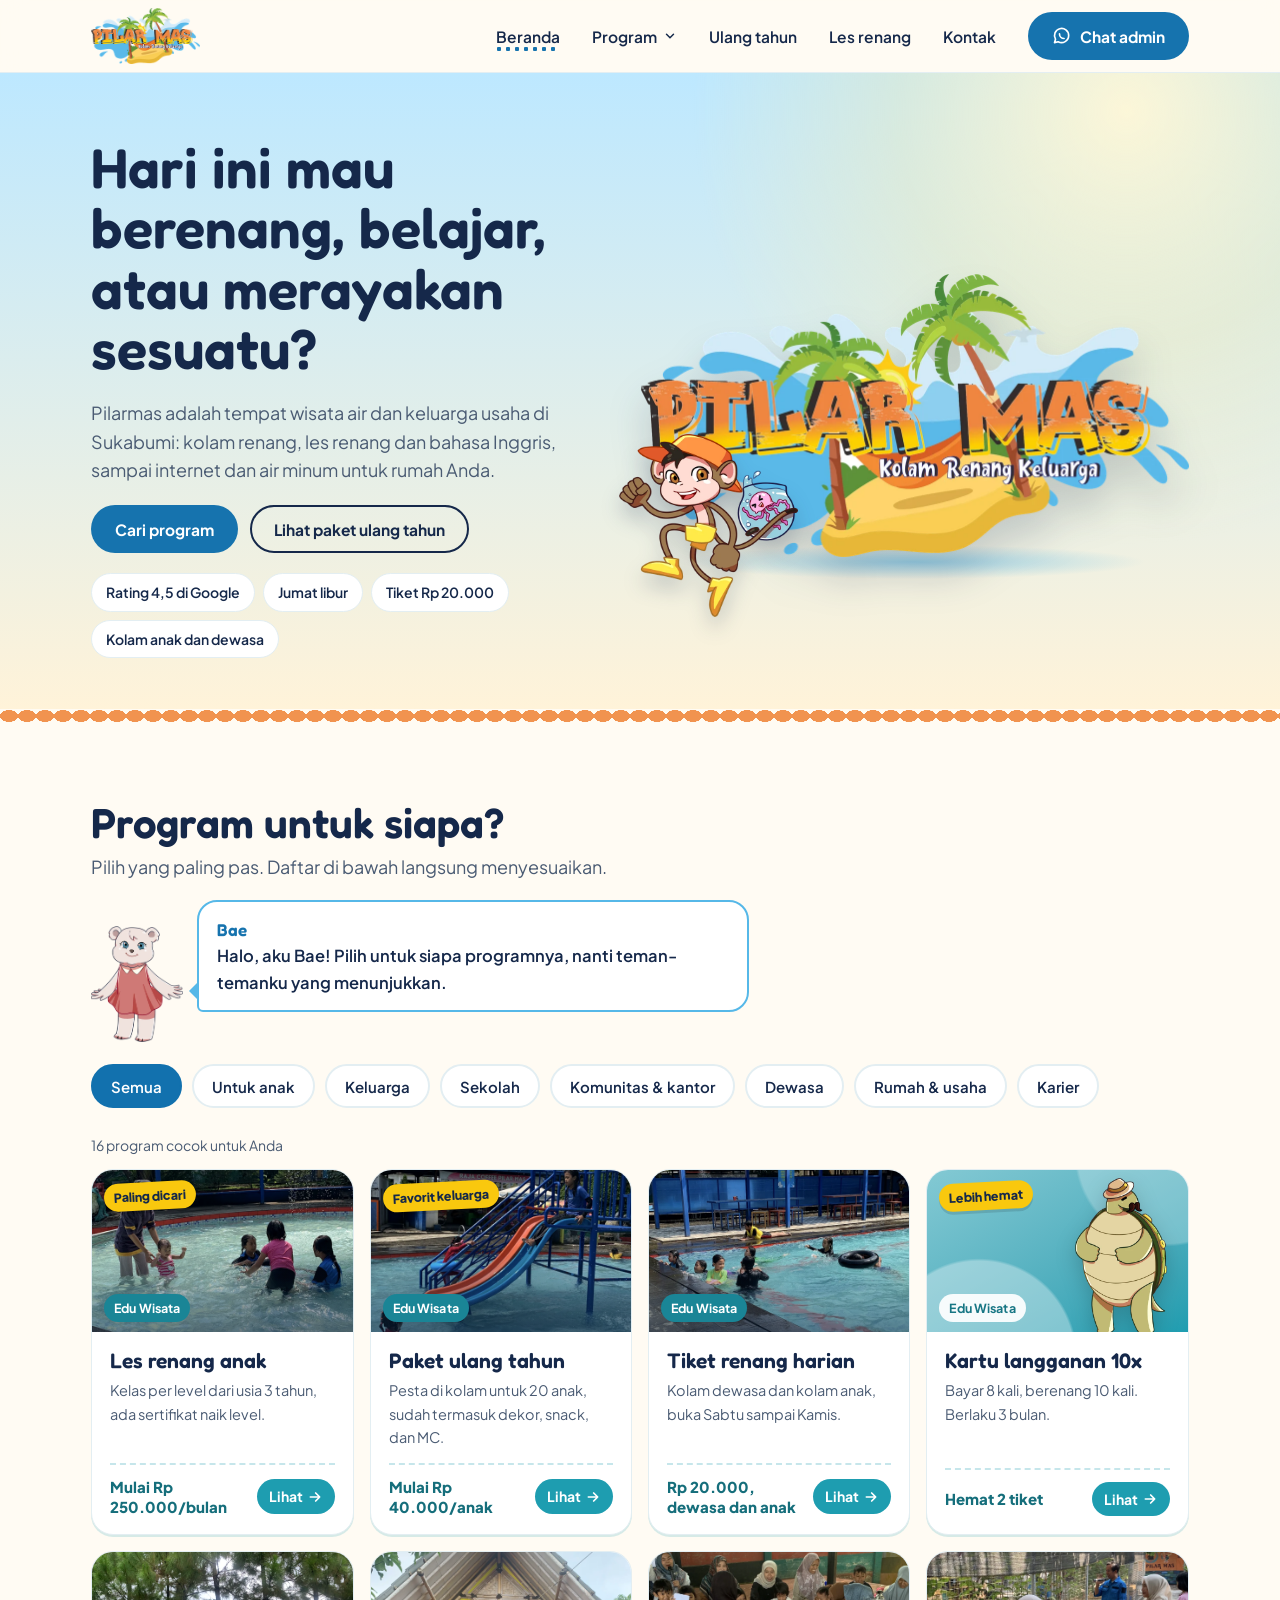
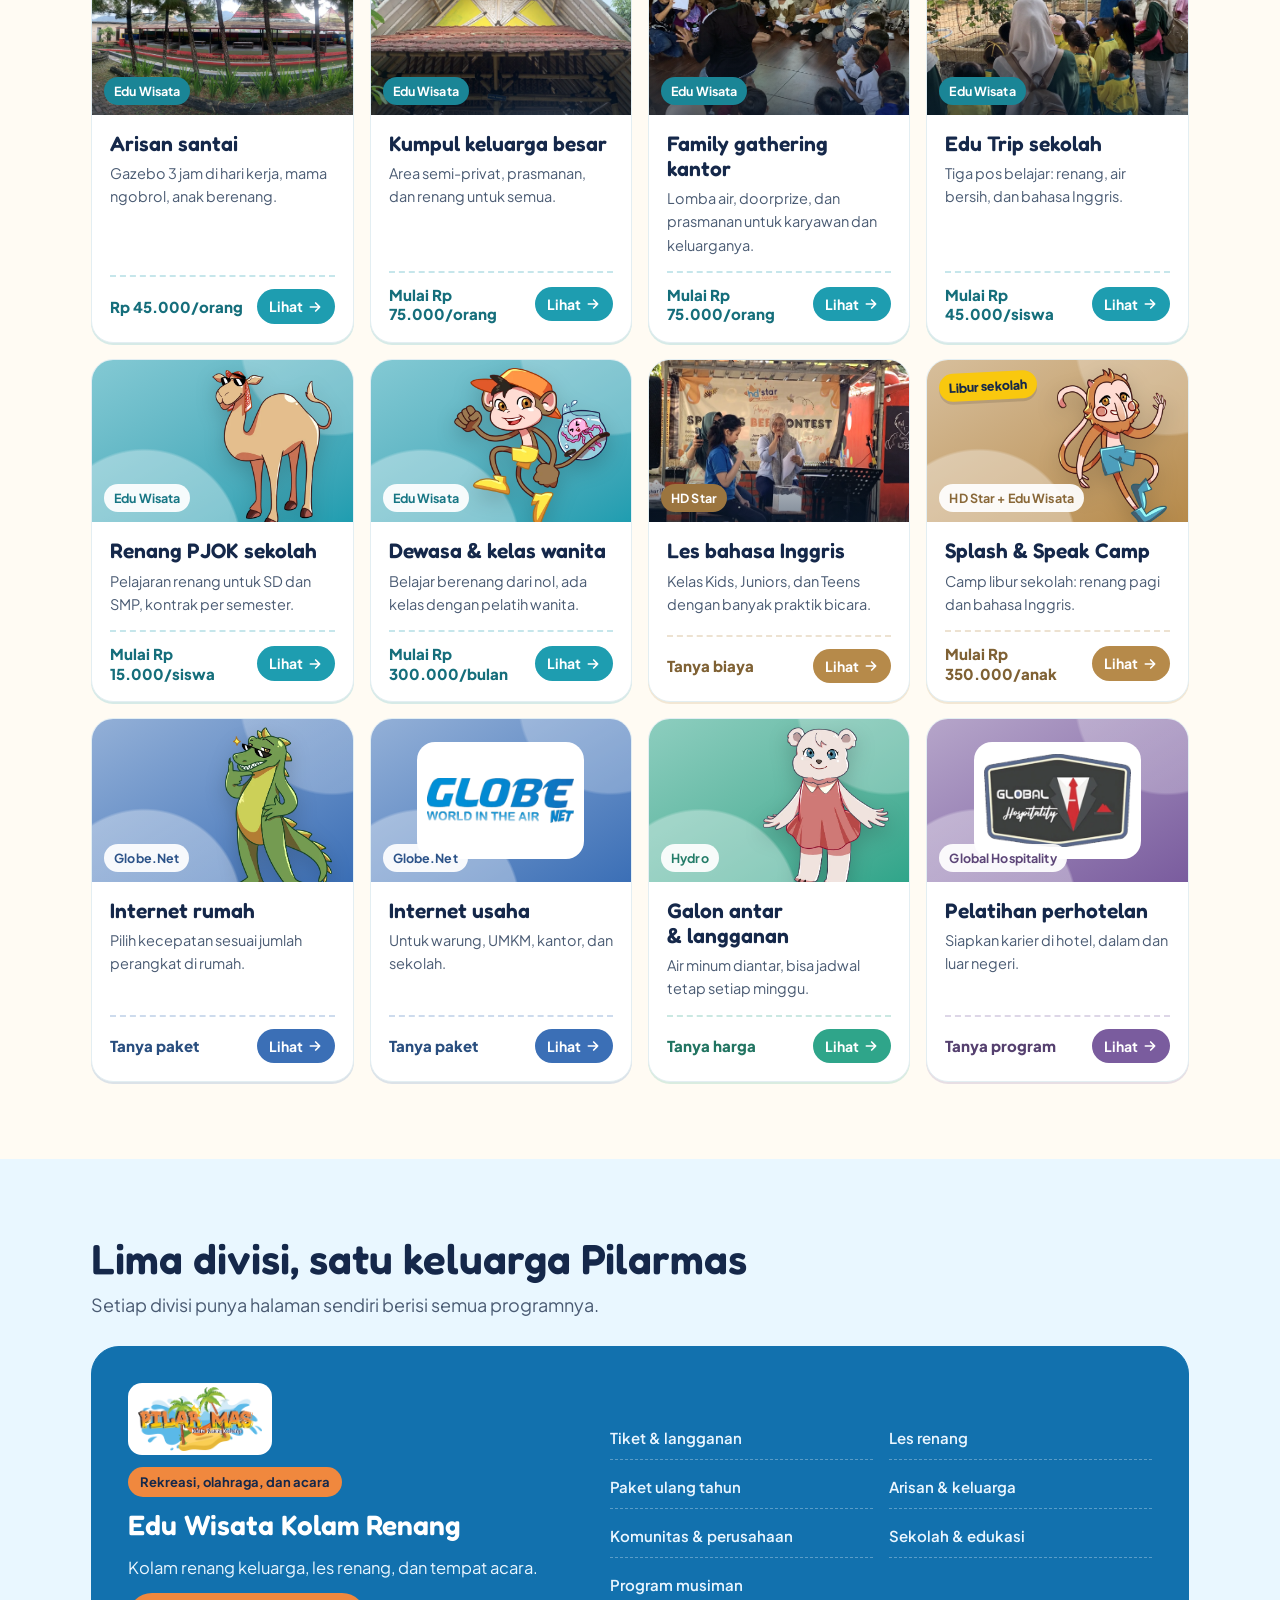
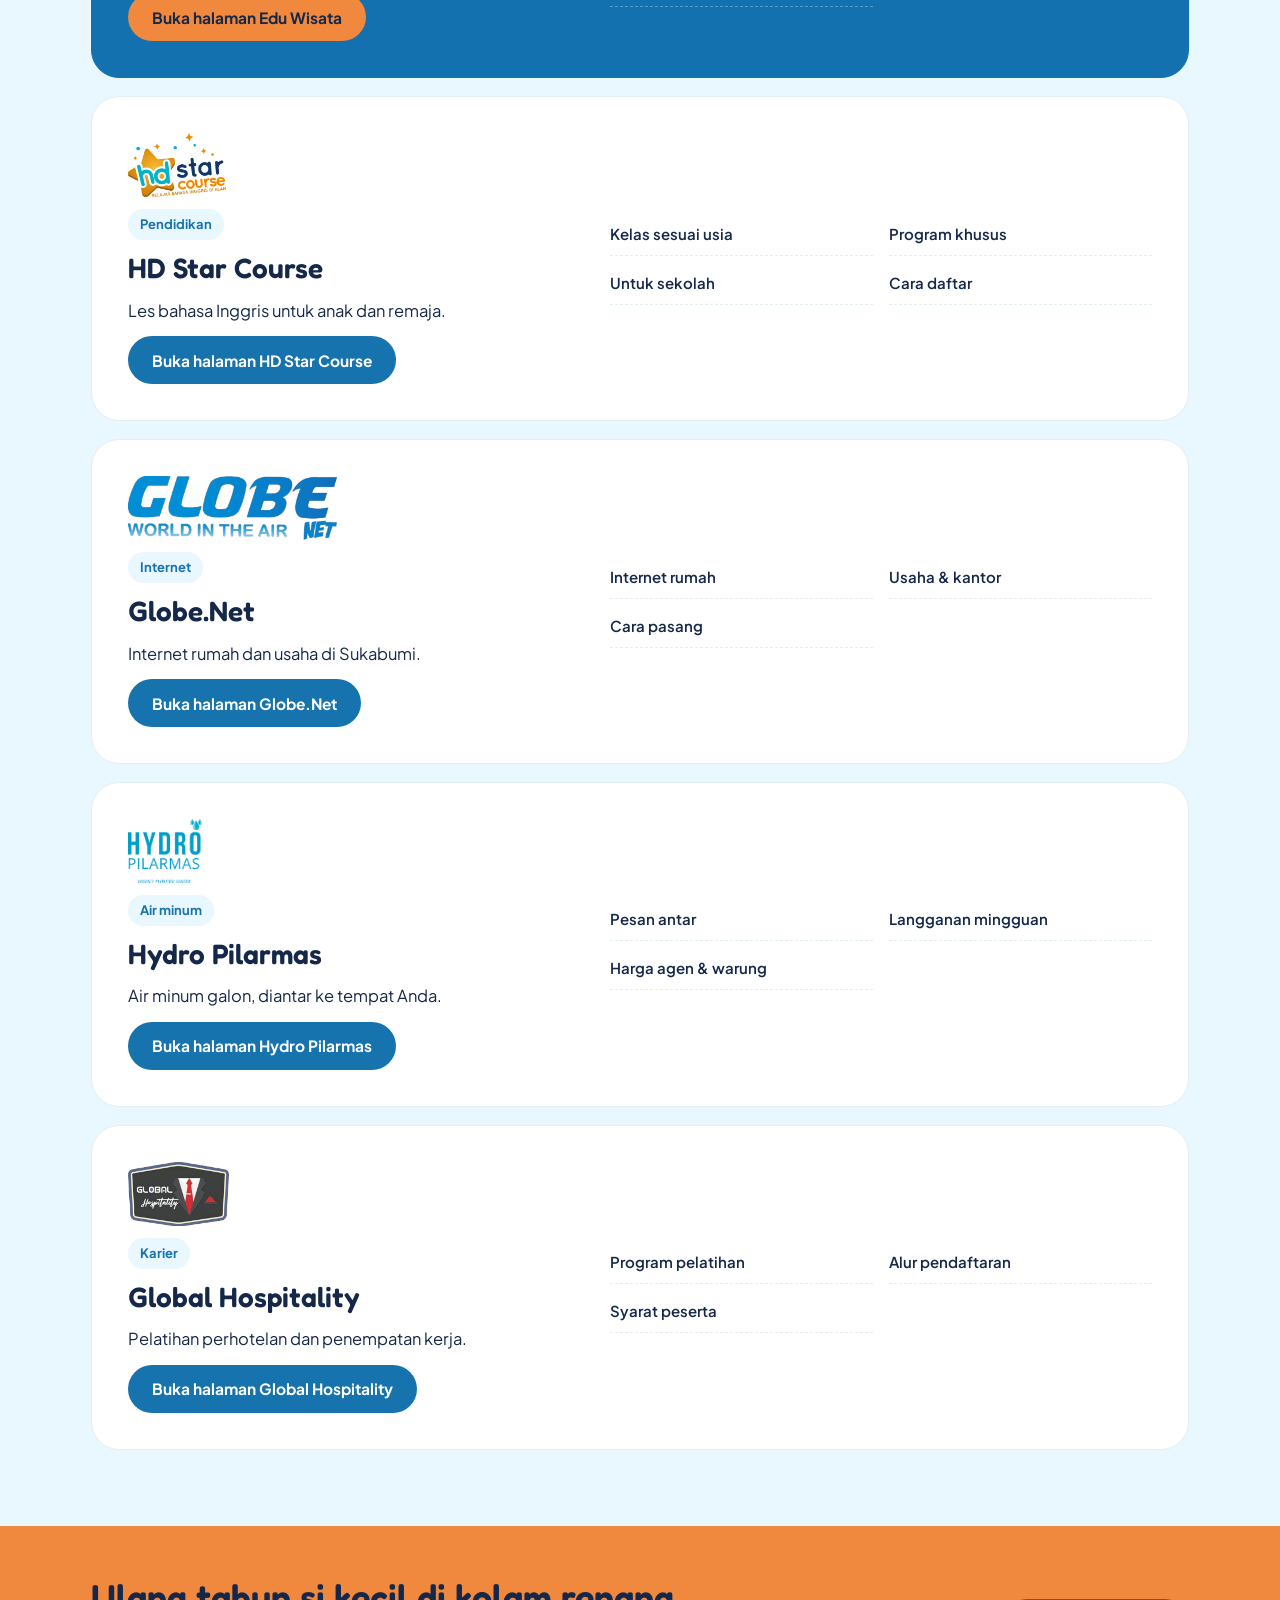
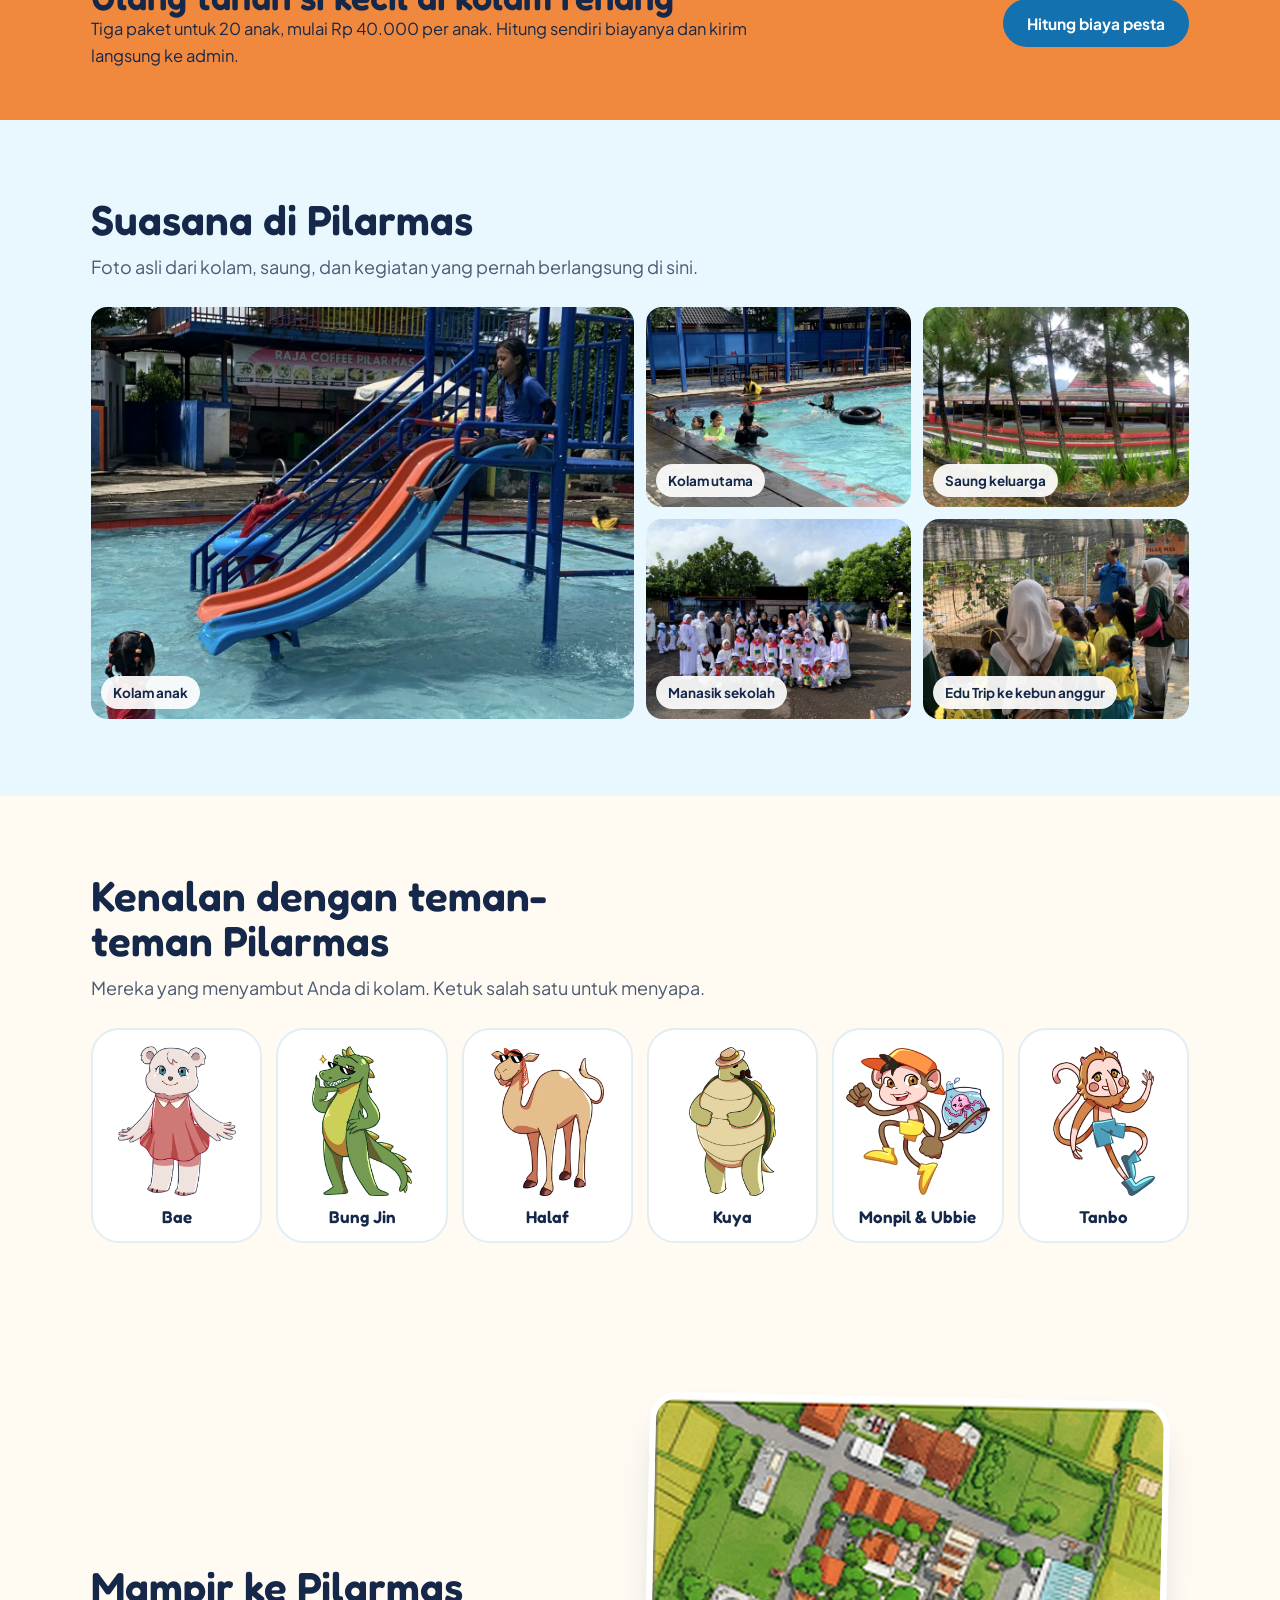
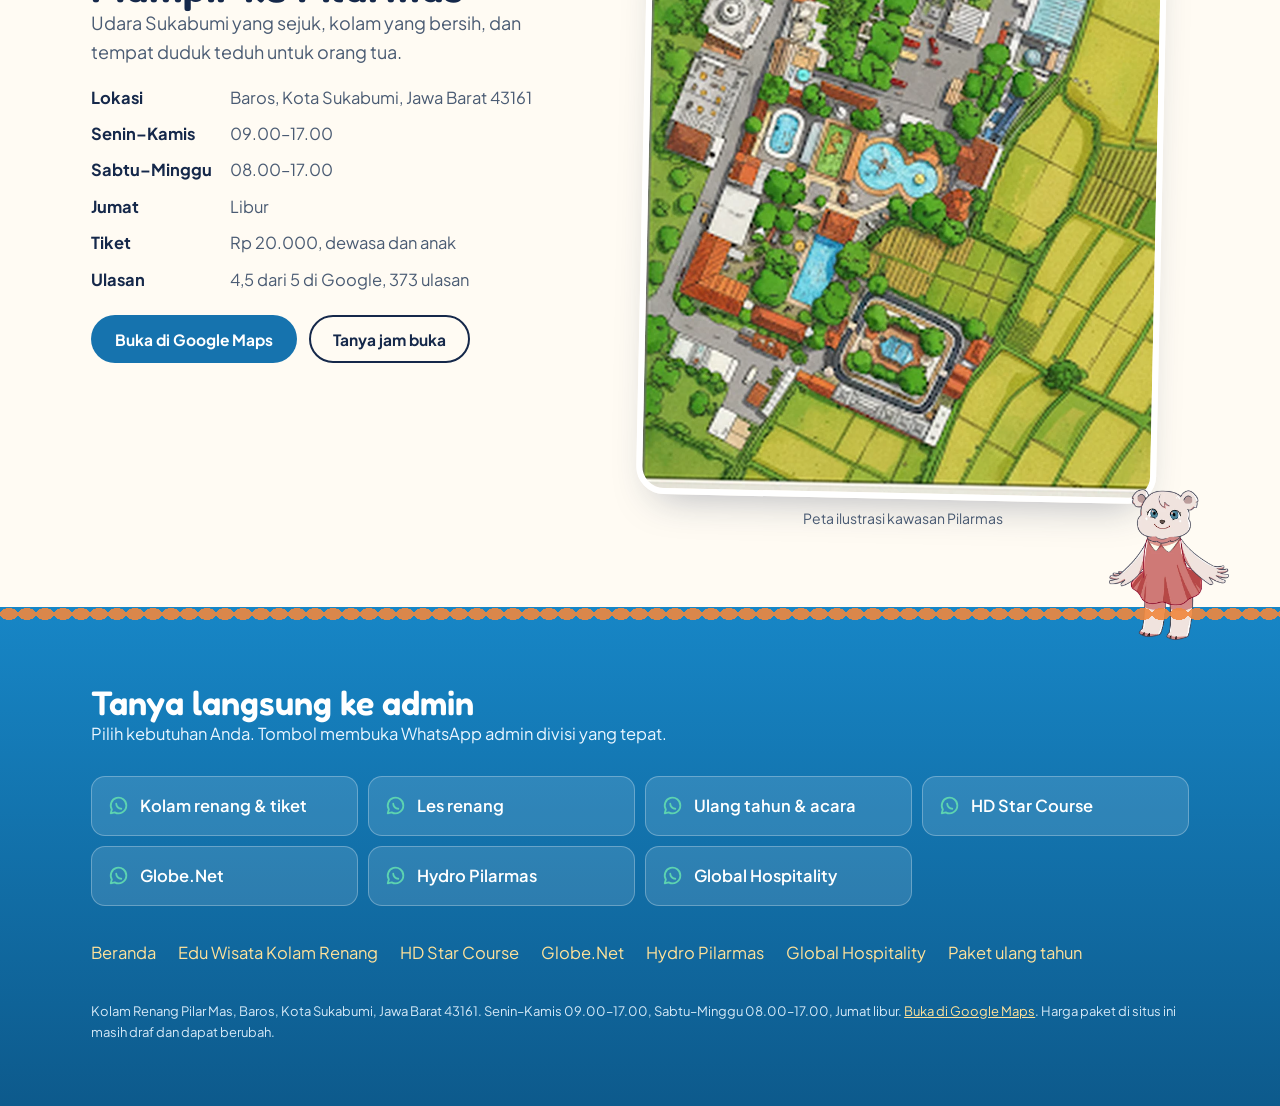
==== index.html @ 6e2933bc "Versi otomatis pada style.css dan app.js agar browser selalu memuat tampilan terbaru Co-Authored-By:" ====
<!DOCTYPE html>
<html lang="id">
<head>
<meta charset="utf-8">
<meta name="viewport" content="width=device-width, initial-scale=1">
<title>Pilarmas Sukabumi</title>
<meta name="description" content="Kolam renang, les renang, paket ulang tahun, les bahasa Inggris, internet, dan air minum dari Pilarmas Sukabumi.">
<link rel="preconnect" href="https://fonts.googleapis.com"><link rel="preconnect" href="https://fonts.gstatic.com" crossorigin><link href="https://fonts.googleapis.com/css2?family=Fredoka:wght@500;600&family=Plus+Jakarta+Sans:wght@400;500;600;700;800&display=swap" rel="stylesheet">
<link rel="icon" href="assets/favicon.ico" sizes="any"><link rel="icon" type="image/png" sizes="32x32" href="assets/favicon-32.png"><link rel="apple-touch-icon" href="assets/apple-touch-icon.png"><meta name="theme-color" content="#1673AE"><link rel="stylesheet" href="assets/style.css?v=4cb9b3e5">
</head>
<body>
<a class="skip" href="#isi">Langsung ke isi</a><header class="top">
  <div class="wrap">
    <a class="logo" href="index.html" aria-label="Pilarmas Kolam Renang Keluarga, ke beranda"><img src="assets/logo-pilarmas-sm.png" alt="" width="130" height="67"></a>
    <nav class="nav" aria-label="Menu utama">
      <a href="index.html" aria-current="page">Beranda</a>
      <button id="progBtn" aria-expanded="false" aria-controls="mega">Program <svg class="chev" viewBox="0 0 24 24" fill="none" stroke="currentColor" stroke-width="2.5" stroke-linecap="round" aria-hidden="true"><path d="m6 9 6 6 6-6"/></svg></button>
      <a href="ulang-tahun.html">Ulang tahun</a>
      <a href="edu-wisata.html#les">Les renang</a>
      <a href="#kontak">Kontak</a>
    </nav>
    <a class="btn wa" data-wa="kolam" data-msg="Halo admin Pilarmas, saya mau tanya." href="#kontak"><svg viewBox="0 0 24 24" fill="none" stroke="currentColor" stroke-width="2" stroke-linecap="round" stroke-linejoin="round" aria-hidden="true"><path d="M20 11.5a8.5 8.5 0 0 1-12.6 7.4L3 20l1.2-4.2A8.5 8.5 0 1 1 20 11.5z"/><path d="M9 9.5c0 3 2.5 5.5 5.5 5.5"/></svg>Chat admin</a>
    <button class="burger" id="burger" aria-expanded="false" aria-controls="drawer" aria-label="Buka menu"><svg viewBox="0 0 24 24" fill="none" stroke="currentColor" stroke-width="2.2" stroke-linecap="round" aria-hidden="true"><path d="M4 7h16M4 12h16M4 17h10"/></svg></button>
  </div>
  <div class="mega" id="mega"><div class="wrap"><div class="col" style="--i:0"><h3><a href="edu-wisata.html"><span class="dot" style="background:#1E9DB0"></span>Edu Wisata Kolam Renang</a></h3><p>Kolam renang keluarga, les renang, dan tempat acara.</p><ul><li><a href="edu-wisata.html#tiket">Tiket &amp; langganan</a></li><li><a href="edu-wisata.html#les">Les renang</a></li><li><a href="ulang-tahun.html">Paket ulang tahun</a></li><li><a href="edu-wisata.html#arisan">Arisan &amp; keluarga</a></li><li><a href="edu-wisata.html#komunitas">Komunitas &amp; perusahaan</a></li><li><a href="edu-wisata.html#sekolah">Sekolah &amp; edukasi</a></li><li><a href="edu-wisata.html#musiman">Program musiman</a></li></ul></div><div class="col" style="--i:1"><h3><a href="hd-star.html"><span class="dot" style="background:#B68A4A"></span>HD Star Course</a></h3><p>Les bahasa Inggris untuk anak dan remaja.</p><ul><li><a href="hd-star.html#kelas">Kelas sesuai usia</a></li><li><a href="hd-star.html#khusus">Program khusus</a></li><li><a href="hd-star.html#sekolah">Untuk sekolah</a></li><li><a href="hd-star.html#daftar">Cara daftar</a></li></ul></div><div class="col" style="--i:2"><h3><a href="globe-net.html"><span class="dot" style="background:#3B6FB6"></span>Globe.Net</a></h3><p>Internet rumah dan usaha di Sukabumi.</p><ul><li><a href="globe-net.html#rumah">Internet rumah</a></li><li><a href="globe-net.html#usaha">Usaha &amp; kantor</a></li><li><a href="globe-net.html#pasang">Cara pasang</a></li></ul></div><div class="col" style="--i:3"><h3><a href="hydro.html"><span class="dot" style="background:#2FA58A"></span>Hydro Pilarmas</a></h3><p>Air minum galon, diantar ke tempat Anda.</p><ul><li><a href="hydro.html#layanan">Pesan antar</a></li><li><a href="hydro.html#layanan">Langganan mingguan</a></li><li><a href="hydro.html#layanan">Harga agen &amp; warung</a></li></ul></div><div class="col" style="--i:4"><h3><a href="global-hospitality.html"><span class="dot" style="background:#7A5C9E"></span>Global Hospitality</a></h3><p>Pelatihan perhotelan dan penempatan kerja.</p><ul><li><a href="global-hospitality.html#program">Program pelatihan</a></li><li><a href="global-hospitality.html#alur">Alur pendaftaran</a></li><li><a href="global-hospitality.html#syarat">Syarat peserta</a></li></ul></div></div></div>
</header>
<div class="drawer" id="drawer" role="dialog" aria-modal="true" aria-label="Menu">
  <div class="row"><a class="logo drawer-logo" href="index.html" aria-label="Pilarmas, ke beranda"><img src="assets/logo-pilarmas-sm.png" alt="" width="130" height="67"></a><button class="close" id="drawerClose" aria-label="Tutup menu"><svg viewBox="0 0 24 24" fill="none" stroke="currentColor" stroke-width="2.2" stroke-linecap="round" aria-hidden="true"><path d="M6 6l12 12M18 6 6 18"/></svg></button></div>
  <a class="item" href="index.html" style="--i:0">Beranda</a>
  <details style="--i:1"><summary>Edu Wisata Kolam Renang<svg viewBox="0 0 24 24" fill="none" stroke="currentColor" stroke-width="2.2" stroke-linecap="round" aria-hidden="true"><path d="M12 5v14M5 12h14"/></svg></summary><ul><li><a href="edu-wisata.html">Semua program Edu</a></li><li><a href="edu-wisata.html#tiket">Tiket &amp; langganan</a></li><li><a href="edu-wisata.html#les">Les renang</a></li><li><a href="ulang-tahun.html">Paket ulang tahun</a></li><li><a href="edu-wisata.html#arisan">Arisan &amp; keluarga</a></li><li><a href="edu-wisata.html#komunitas">Komunitas &amp; perusahaan</a></li><li><a href="edu-wisata.html#sekolah">Sekolah &amp; edukasi</a></li><li><a href="edu-wisata.html#musiman">Program musiman</a></li></ul></details><details style="--i:2"><summary>HD Star Course<svg viewBox="0 0 24 24" fill="none" stroke="currentColor" stroke-width="2.2" stroke-linecap="round" aria-hidden="true"><path d="M12 5v14M5 12h14"/></svg></summary><ul><li><a href="hd-star.html">Semua program HD Star Course</a></li><li><a href="hd-star.html#kelas">Kelas sesuai usia</a></li><li><a href="hd-star.html#khusus">Program khusus</a></li><li><a href="hd-star.html#sekolah">Untuk sekolah</a></li><li><a href="hd-star.html#daftar">Cara daftar</a></li></ul></details><details style="--i:3"><summary>Globe.Net<svg viewBox="0 0 24 24" fill="none" stroke="currentColor" stroke-width="2.2" stroke-linecap="round" aria-hidden="true"><path d="M12 5v14M5 12h14"/></svg></summary><ul><li><a href="globe-net.html">Semua program Globe.Net</a></li><li><a href="globe-net.html#rumah">Internet rumah</a></li><li><a href="globe-net.html#usaha">Usaha &amp; kantor</a></li><li><a href="globe-net.html#pasang">Cara pasang</a></li></ul></details><details style="--i:4"><summary>Hydro Pilarmas<svg viewBox="0 0 24 24" fill="none" stroke="currentColor" stroke-width="2.2" stroke-linecap="round" aria-hidden="true"><path d="M12 5v14M5 12h14"/></svg></summary><ul><li><a href="hydro.html">Semua program Hydro Pilarmas</a></li><li><a href="hydro.html#layanan">Pesan antar</a></li><li><a href="hydro.html#layanan">Langganan mingguan</a></li><li><a href="hydro.html#layanan">Harga agen &amp; warung</a></li></ul></details><details style="--i:5"><summary>Global Hospitality<svg viewBox="0 0 24 24" fill="none" stroke="currentColor" stroke-width="2.2" stroke-linecap="round" aria-hidden="true"><path d="M12 5v14M5 12h14"/></svg></summary><ul><li><a href="global-hospitality.html">Semua program Global Hospitality</a></li><li><a href="global-hospitality.html#program">Program pelatihan</a></li><li><a href="global-hospitality.html#alur">Alur pendaftaran</a></li><li><a href="global-hospitality.html#syarat">Syarat peserta</a></li></ul></details>
  <a class="item" href="ulang-tahun.html" style="--i:6">Paket ulang tahun</a>
  <a class="btn brass" data-wa="kolam" data-msg="Halo admin Pilarmas, saya mau tanya." href="#kontak"><svg viewBox="0 0 24 24" fill="none" stroke="currentColor" stroke-width="2" stroke-linecap="round" stroke-linejoin="round" aria-hidden="true"><path d="M20 11.5a8.5 8.5 0 0 1-12.6 7.4L3 20l1.2-4.2A8.5 8.5 0 1 1 20 11.5z"/><path d="M9 9.5c0 3 2.5 5.5 5.5 5.5"/></svg>Chat admin Pilarmas</a>
</div><main id="isi">
<section class="hero"><div class="wrap">
  <div class="text">
    <h1>Hari ini mau berenang, belajar, atau merayakan sesuatu?</h1>
    <p class="lead">Pilarmas adalah tempat wisata air dan keluarga usaha di Sukabumi: kolam renang, les renang dan bahasa Inggris, sampai internet dan air minum untuk rumah Anda.</p>
    <div class="cta"><a class="btn wa" href="#cari">Cari program</a><a class="btn ghost" href="ulang-tahun.html">Lihat paket ulang tahun</a></div>
    <ul class="facts"><li>Rating 4,5 di Google</li><li>Jumat libur</li><li>Tiket Rp 20.000</li><li>Kolam anak dan dewasa</li></ul>
  </div>
  <div class="scene mascot"><img class="char hero-char" src="assets/char-monpil.webp" alt="Monpil &amp; Ubbie, karakter Pilarmas" width="508" height="520" loading="lazy"><span class="splash" aria-hidden="true"></span><img src="assets/logo-pilarmas.webp" alt="Logo Pilarmas Kolam Renang Keluarga: pulau dengan pohon kelapa dan hammock di tengah air" width="1100" height="568"></div>
</div></section>
<div class="rope"></div>
<section class="band finder" id="cari"><div class="wrap">
  <h2>Program untuk siapa?</h2>
  <p class="lead">Pilih yang paling pas. Daftar di bawah langsung menyesuaikan.</p>
  <div class="guide"><img class="char " id="guideChar" src="assets/char-bae.webp" alt="Bae, karakter Pilarmas" width="411" height="520" loading="lazy"><p class="bubble" aria-live="polite"><b id="guideName">Bae</b><span id="bubble">Halo, aku Bae! Pilih untuk siapa programnya, nanti teman-temanku yang menunjukkan.</span></p></div>
  <div class="chips" role="group" aria-label="Saring program"><button class="chip" data-f="semua" aria-pressed="false">Semua</button><button class="chip" data-f="anak" aria-pressed="false">Untuk anak</button><button class="chip" data-f="keluarga" aria-pressed="false">Keluarga</button><button class="chip" data-f="sekolah" aria-pressed="false">Sekolah</button><button class="chip" data-f="komunitas" aria-pressed="false">Komunitas &amp; kantor</button><button class="chip" data-f="dewasa" aria-pressed="false">Dewasa</button><button class="chip" data-f="rumah" aria-pressed="false">Rumah &amp; usaha</button><button class="chip" data-f="karier" aria-pressed="false">Karier</button></div>
  <p class="count" id="count" aria-live="polite"></p>
  <div class="grid"><a class="tile t-f" data-for="anak" href="edu-wisata.html#les" style="--c:#1E9DB0"><span class="tpic"><img src="assets/foto-kolam-anak.webp" alt="" loading="lazy"><span class="ttag">Paling dicari</span><span class="div">Edu Wisata</span></span><span class="tbody"><h3>Les renang anak</h3><p>Kelas per level dari usia 3 tahun, ada sertifikat naik level.</p><span class="tfoot"><span class="price">Mulai Rp 250.000/bulan</span><span class="more">Lihat <svg viewBox="0 0 24 24" fill="none" stroke="currentColor" stroke-width="2.5" stroke-linecap="round" stroke-linejoin="round" aria-hidden="true"><path d="M5 12h14M13 6l6 6-6 6"/></svg></span></span></span></a><a class="tile t-f" data-for="anak keluarga" href="ulang-tahun.html" style="--c:#1E9DB0"><span class="tpic"><img src="assets/foto-kolam-perosotan.webp" alt="" loading="lazy"><span class="ttag">Favorit keluarga</span><span class="div">Edu Wisata</span></span><span class="tbody"><h3>Paket ulang tahun</h3><p>Pesta di kolam untuk 20 anak, sudah termasuk dekor, snack, dan MC.</p><span class="tfoot"><span class="price">Mulai Rp 40.000/anak</span><span class="more">Lihat <svg viewBox="0 0 24 24" fill="none" stroke="currentColor" stroke-width="2.5" stroke-linecap="round" stroke-linejoin="round" aria-hidden="true"><path d="M5 12h14M13 6l6 6-6 6"/></svg></span></span></span></a><a class="tile t-f" data-for="keluarga anak" href="edu-wisata.html#tiket" style="--c:#1E9DB0"><span class="tpic"><img src="assets/foto-kolam-utama.webp" alt="" loading="lazy"><span class="div">Edu Wisata</span></span><span class="tbody"><h3>Tiket renang harian</h3><p>Kolam dewasa dan kolam anak, buka Sabtu sampai Kamis.</p><span class="tfoot"><span class="price">Rp 20.000, dewasa dan anak</span><span class="more">Lihat <svg viewBox="0 0 24 24" fill="none" stroke="currentColor" stroke-width="2.5" stroke-linecap="round" stroke-linejoin="round" aria-hidden="true"><path d="M5 12h14M13 6l6 6-6 6"/></svg></span></span></span></a><a class="tile t-c" data-for="keluarga" href="edu-wisata.html#tiket" style="--c:#1E9DB0"><span class="tpic"><img class="tchar" src="assets/char-kuya.webp" alt="" loading="lazy"><span class="ttag">Lebih hemat</span><span class="div">Edu Wisata</span></span><span class="tbody"><h3>Kartu langganan 10x</h3><p>Bayar 8 kali, berenang 10 kali. Berlaku 3 bulan.</p><span class="tfoot"><span class="price">Hemat 2 tiket</span><span class="more">Lihat <svg viewBox="0 0 24 24" fill="none" stroke="currentColor" stroke-width="2.5" stroke-linecap="round" stroke-linejoin="round" aria-hidden="true"><path d="M5 12h14M13 6l6 6-6 6"/></svg></span></span></span></a><a class="tile t-f" data-for="keluarga komunitas" href="edu-wisata.html#arisan" style="--c:#1E9DB0"><span class="tpic"><img src="assets/foto-saung.webp" alt="" loading="lazy"><span class="div">Edu Wisata</span></span><span class="tbody"><h3>Arisan santai</h3><p>Gazebo 3 jam di hari kerja, mama ngobrol, anak berenang.</p><span class="tfoot"><span class="price">Rp 45.000/orang</span><span class="more">Lihat <svg viewBox="0 0 24 24" fill="none" stroke="currentColor" stroke-width="2.5" stroke-linecap="round" stroke-linejoin="round" aria-hidden="true"><path d="M5 12h14M13 6l6 6-6 6"/></svg></span></span></span></a><a class="tile t-f" data-for="keluarga" href="edu-wisata.html#arisan" style="--c:#1E9DB0"><span class="tpic"><img src="assets/foto-saung-bambu.webp" alt="" loading="lazy"><span class="div">Edu Wisata</span></span><span class="tbody"><h3>Kumpul keluarga besar</h3><p>Area semi-privat, prasmanan, dan renang untuk semua.</p><span class="tfoot"><span class="price">Mulai Rp 75.000/orang</span><span class="more">Lihat <svg viewBox="0 0 24 24" fill="none" stroke="currentColor" stroke-width="2.5" stroke-linecap="round" stroke-linejoin="round" aria-hidden="true"><path d="M5 12h14M13 6l6 6-6 6"/></svg></span></span></span></a><a class="tile t-f" data-for="komunitas" href="edu-wisata.html#komunitas" style="--c:#1E9DB0"><span class="tpic"><img src="assets/foto-kegiatan-saung.webp" alt="" loading="lazy"><span class="div">Edu Wisata</span></span><span class="tbody"><h3>Family gathering kantor</h3><p>Lomba air, doorprize, dan prasmanan untuk karyawan dan keluarganya.</p><span class="tfoot"><span class="price">Mulai Rp 75.000/orang</span><span class="more">Lihat <svg viewBox="0 0 24 24" fill="none" stroke="currentColor" stroke-width="2.5" stroke-linecap="round" stroke-linejoin="round" aria-hidden="true"><path d="M5 12h14M13 6l6 6-6 6"/></svg></span></span></span></a><a class="tile t-f" data-for="sekolah anak" href="edu-wisata.html#sekolah" style="--c:#1E9DB0"><span class="tpic"><img src="assets/foto-edu-trip.webp" alt="" loading="lazy"><span class="div">Edu Wisata</span></span><span class="tbody"><h3>Edu Trip sekolah</h3><p>Tiga pos belajar: renang, air bersih, dan bahasa Inggris.</p><span class="tfoot"><span class="price">Mulai Rp 45.000/siswa</span><span class="more">Lihat <svg viewBox="0 0 24 24" fill="none" stroke="currentColor" stroke-width="2.5" stroke-linecap="round" stroke-linejoin="round" aria-hidden="true"><path d="M5 12h14M13 6l6 6-6 6"/></svg></span></span></span></a><a class="tile t-c" data-for="sekolah" href="edu-wisata.html#les" style="--c:#1E9DB0"><span class="tpic"><img class="tchar" src="assets/char-halaf.webp" alt="" loading="lazy"><span class="div">Edu Wisata</span></span><span class="tbody"><h3>Renang PJOK sekolah</h3><p>Pelajaran renang untuk SD dan SMP, kontrak per semester.</p><span class="tfoot"><span class="price">Mulai Rp 15.000/siswa</span><span class="more">Lihat <svg viewBox="0 0 24 24" fill="none" stroke="currentColor" stroke-width="2.5" stroke-linecap="round" stroke-linejoin="round" aria-hidden="true"><path d="M5 12h14M13 6l6 6-6 6"/></svg></span></span></span></a><a class="tile t-c" data-for="dewasa" href="edu-wisata.html#les" style="--c:#1E9DB0"><span class="tpic"><img class="tchar" src="assets/char-monpil.webp" alt="" loading="lazy"><span class="div">Edu Wisata</span></span><span class="tbody"><h3>Dewasa &amp; kelas wanita</h3><p>Belajar berenang dari nol, ada kelas dengan pelatih wanita.</p><span class="tfoot"><span class="price">Mulai Rp 300.000/bulan</span><span class="more">Lihat <svg viewBox="0 0 24 24" fill="none" stroke="currentColor" stroke-width="2.5" stroke-linecap="round" stroke-linejoin="round" aria-hidden="true"><path d="M5 12h14M13 6l6 6-6 6"/></svg></span></span></span></a><a class="tile t-f" data-for="anak" href="hd-star.html#kelas" style="--c:#B68A4A"><span class="tpic"><img src="assets/foto-spelling-bee.webp" alt="" loading="lazy"><span class="div">HD Star</span></span><span class="tbody"><h3>Les bahasa Inggris</h3><p>Kelas Kids, Juniors, dan Teens dengan banyak praktik bicara.</p><span class="tfoot"><span class="price">Tanya biaya</span><span class="more">Lihat <svg viewBox="0 0 24 24" fill="none" stroke="currentColor" stroke-width="2.5" stroke-linecap="round" stroke-linejoin="round" aria-hidden="true"><path d="M5 12h14M13 6l6 6-6 6"/></svg></span></span></span></a><a class="tile t-c" data-for="anak sekolah" href="edu-wisata.html#musiman" style="--c:#B68A4A"><span class="tpic"><img class="tchar" src="assets/char-tanbo.webp" alt="" loading="lazy"><span class="ttag">Libur sekolah</span><span class="div">HD Star + Edu Wisata</span></span><span class="tbody"><h3>Splash &amp; Speak Camp</h3><p>Camp libur sekolah: renang pagi dan bahasa Inggris.</p><span class="tfoot"><span class="price">Mulai Rp 350.000/anak</span><span class="more">Lihat <svg viewBox="0 0 24 24" fill="none" stroke="currentColor" stroke-width="2.5" stroke-linecap="round" stroke-linejoin="round" aria-hidden="true"><path d="M5 12h14M13 6l6 6-6 6"/></svg></span></span></span></a><a class="tile t-c" data-for="rumah" href="globe-net.html#rumah" style="--c:#3B6FB6"><span class="tpic"><img class="tchar" src="assets/char-bungjin.webp" alt="" loading="lazy"><span class="div">Globe.Net</span></span><span class="tbody"><h3>Internet rumah</h3><p>Pilih kecepatan sesuai jumlah perangkat di rumah.</p><span class="tfoot"><span class="price">Tanya paket</span><span class="more">Lihat <svg viewBox="0 0 24 24" fill="none" stroke="currentColor" stroke-width="2.5" stroke-linecap="round" stroke-linejoin="round" aria-hidden="true"><path d="M5 12h14M13 6l6 6-6 6"/></svg></span></span></span></a><a class="tile t-l" data-for="rumah komunitas sekolah" href="globe-net.html#usaha" style="--c:#3B6FB6"><span class="tpic"><img class="tlogo" src="assets/logo-globenet.webp" alt="" loading="lazy"><span class="div">Globe.Net</span></span><span class="tbody"><h3>Internet usaha</h3><p>Untuk warung, UMKM, kantor, dan sekolah.</p><span class="tfoot"><span class="price">Tanya paket</span><span class="more">Lihat <svg viewBox="0 0 24 24" fill="none" stroke="currentColor" stroke-width="2.5" stroke-linecap="round" stroke-linejoin="round" aria-hidden="true"><path d="M5 12h14M13 6l6 6-6 6"/></svg></span></span></span></a><a class="tile t-c" data-for="rumah" href="hydro.html#layanan" style="--c:#2FA58A"><span class="tpic"><img class="tchar" src="assets/char-bae.webp" alt="" loading="lazy"><span class="div">Hydro</span></span><span class="tbody"><h3>Galon antar &amp; langganan</h3><p>Air minum diantar, bisa jadwal tetap setiap minggu.</p><span class="tfoot"><span class="price">Tanya harga</span><span class="more">Lihat <svg viewBox="0 0 24 24" fill="none" stroke="currentColor" stroke-width="2.5" stroke-linecap="round" stroke-linejoin="round" aria-hidden="true"><path d="M5 12h14M13 6l6 6-6 6"/></svg></span></span></span></a><a class="tile t-l" data-for="dewasa karier" href="global-hospitality.html#program" style="--c:#7A5C9E"><span class="tpic"><img class="tlogo" src="assets/logo-gh.webp" alt="" loading="lazy"><span class="div">Global Hospitality</span></span><span class="tbody"><h3>Pelatihan perhotelan</h3><p>Siapkan karier di hotel, dalam dan luar negeri.</p><span class="tfoot"><span class="price">Tanya program</span><span class="more">Lihat <svg viewBox="0 0 24 24" fill="none" stroke="currentColor" stroke-width="2.5" stroke-linecap="round" stroke-linejoin="round" aria-hidden="true"><path d="M5 12h14M13 6l6 6-6 6"/></svg></span></span></span></a></div>
</div></section>
<section class="band" style="background:var(--water-3)"><div class="wrap">
  <div class="sec-head"><h2>Lima divisi, satu keluarga Pilarmas</h2><p class="lead">Setiap divisi punya halaman sendiri berisi semua programnya.</p></div>
  <div class="divs"><article class="div-row feature"><div class="head"><img class="div-logo" src="assets/logo-pilarmas.webp" alt="Logo Edu Wisata Kolam Renang" loading="lazy"><span class="badge" style="justify-self:start">Rekreasi, olahraga, dan acara</span><h3 style="font-size:28px">Edu Wisata Kolam Renang</h3><p>Kolam renang keluarga, les renang, dan tempat acara.</p><a class="btn brass" style="justify-self:start" href="edu-wisata.html">Buka halaman Edu Wisata</a></div><ul><li><a href="edu-wisata.html#tiket">Tiket &amp; langganan</a></li><li><a href="edu-wisata.html#les">Les renang</a></li><li><a href="ulang-tahun.html">Paket ulang tahun</a></li><li><a href="edu-wisata.html#arisan">Arisan &amp; keluarga</a></li><li><a href="edu-wisata.html#komunitas">Komunitas &amp; perusahaan</a></li><li><a href="edu-wisata.html#sekolah">Sekolah &amp; edukasi</a></li><li><a href="edu-wisata.html#musiman">Program musiman</a></li></ul></article><article class="div-row"><div class="head"><img class="div-logo" src="assets/logo-hdstar.webp" alt="Logo HD Star Course" loading="lazy"><span class="badge" style="justify-self:start">Pendidikan</span><h3 style="font-size:28px">HD Star Course</h3><p>Les bahasa Inggris untuk anak dan remaja.</p><a class="btn wa" style="justify-self:start" href="hd-star.html">Buka halaman HD Star Course</a></div><ul><li><a href="hd-star.html#kelas">Kelas sesuai usia</a></li><li><a href="hd-star.html#khusus">Program khusus</a></li><li><a href="hd-star.html#sekolah">Untuk sekolah</a></li><li><a href="hd-star.html#daftar">Cara daftar</a></li></ul></article><article class="div-row"><div class="head"><img class="div-logo" src="assets/logo-globenet.webp" alt="Logo Globe.Net" loading="lazy"><span class="badge" style="justify-self:start">Internet</span><h3 style="font-size:28px">Globe.Net</h3><p>Internet rumah dan usaha di Sukabumi.</p><a class="btn wa" style="justify-self:start" href="globe-net.html">Buka halaman Globe.Net</a></div><ul><li><a href="globe-net.html#rumah">Internet rumah</a></li><li><a href="globe-net.html#usaha">Usaha &amp; kantor</a></li><li><a href="globe-net.html#pasang">Cara pasang</a></li></ul></article><article class="div-row"><div class="head"><img class="div-logo" src="assets/logo-hydro.webp" alt="Logo Hydro Pilarmas" loading="lazy"><span class="badge" style="justify-self:start">Air minum</span><h3 style="font-size:28px">Hydro Pilarmas</h3><p>Air minum galon, diantar ke tempat Anda.</p><a class="btn wa" style="justify-self:start" href="hydro.html">Buka halaman Hydro Pilarmas</a></div><ul><li><a href="hydro.html#layanan">Pesan antar</a></li><li><a href="hydro.html#layanan">Langganan mingguan</a></li><li><a href="hydro.html#layanan">Harga agen &amp; warung</a></li></ul></article><article class="div-row"><div class="head"><img class="div-logo" src="assets/logo-gh.webp" alt="Logo Global Hospitality" loading="lazy"><span class="badge" style="justify-self:start">Karier</span><h3 style="font-size:28px">Global Hospitality</h3><p>Pelatihan perhotelan dan penempatan kerja.</p><a class="btn wa" style="justify-self:start" href="global-hospitality.html">Buka halaman Global Hospitality</a></div><ul><li><a href="global-hospitality.html#program">Program pelatihan</a></li><li><a href="global-hospitality.html#alur">Alur pendaftaran</a></li><li><a href="global-hospitality.html#syarat">Syarat peserta</a></li></ul></article></div></div></section><section class="promo"><div class="wrap"><div><h2>Ulang tahun si kecil di kolam renang</h2><p>Tiga paket untuk 20 anak, mulai Rp 40.000 per anak. Hitung sendiri biayanya dan kirim langsung ke admin.</p></div><a class="btn" style="background:var(--deep);color:#fff" href="ulang-tahun.html#hitung">Hitung biaya pesta</a></div></section><section class="band" id="suasana" style="background:var(--water-3)"><div class="wrap">
  <div class="sec-head"><h2>Suasana di Pilarmas</h2><p class="lead">Foto asli dari kolam, saung, dan kegiatan yang pernah berlangsung di sini.</p></div>
  <div class="gallery">
    <figure class="g-big"><img src="assets/foto-kolam-perosotan.webp" alt="Anak-anak bermain perosotan di kolam anak" loading="lazy"><figcaption>Kolam anak</figcaption></figure>
    <figure><img src="assets/foto-kolam-utama.webp" alt="Kolam utama Pilarmas" loading="lazy"><figcaption>Kolam utama</figcaption></figure>
    <figure><img src="assets/foto-saung.webp" alt="Saung Pilarmas" loading="lazy"><figcaption>Saung keluarga</figcaption></figure>
    <figure><img src="assets/foto-manasik.webp" alt="Acara manasik rombongan sekolah" loading="lazy"><figcaption>Manasik sekolah</figcaption></figure>
    <figure><img src="assets/foto-edu-trip.webp" alt="Kunjungan TK ke kebun anggur" loading="lazy"><figcaption>Edu Trip ke kebun anggur</figcaption></figure>
  </div>
</div></section><section class="band pals-band" id="teman"><div class="wrap">
  <div class="sec-head"><h2>Kenalan dengan teman-teman Pilarmas</h2><p class="lead">Mereka yang menyambut Anda di kolam. Ketuk salah satu untuk menyapa.</p></div>
  <div class="pals"><button class="pal" data-hi="Bae"><img class="char " src="assets/char-bae.webp" alt="" width="411" height="520" loading="lazy"><span>Bae</span></button><button class="pal" data-hi="Bung Jin"><img class="char " src="assets/char-bungjin.webp" alt="" width="347" height="520" loading="lazy"><span>Bung Jin</span></button><button class="pal" data-hi="Halaf"><img class="char " src="assets/char-halaf.webp" alt="" width="390" height="520" loading="lazy"><span>Halaf</span></button><button class="pal" data-hi="Kuya"><img class="char " src="assets/char-kuya.webp" alt="" width="301" height="520" loading="lazy"><span>Kuya</span></button><button class="pal" data-hi="Monpil &amp; Ubbie"><img class="char " src="assets/char-monpil.webp" alt="" width="508" height="520" loading="lazy"><span>Monpil &amp; Ubbie</span></button><button class="pal" data-hi="Tanbo"><img class="char " src="assets/char-tanbo.webp" alt="" width="358" height="520" loading="lazy"><span>Tanbo</span></button></div>
</div></section><section class="band" id="lokasi"><div class="wrap visit">
  <div><h2>Mampir ke Pilarmas</h2><p class="lead">Udara Sukabumi yang sejuk, kolam yang bersih, dan tempat duduk teduh untuk orang tua.</p>
  <dl><dt>Lokasi</dt><dd>Baros, Kota Sukabumi, Jawa Barat 43161</dd><dt>Senin–Kamis</dt><dd>09.00–17.00</dd><dt>Sabtu–Minggu</dt><dd>08.00–17.00</dd><dt>Jumat</dt><dd>Libur</dd><dt>Tiket</dt><dd>Rp 20.000, dewasa dan anak</dd><dt>Ulasan</dt><dd>4,5 dari 5 di Google, 373 ulasan</dd></dl>
  <div class="cta"><a class="btn wa" href="https://www.google.com/maps/search/?api=1&query=Kolam+Renang+Pilar+Mas&query_place_id=ChIJv0X-8mlHaC4R28F2sM2gNaU">Buka di Google Maps</a><a class="btn ghost" data-wa="kolam" data-msg="Halo Pilarmas, hari ini buka jam berapa?" href="#kontak">Tanya jam buka</a></div></div>
  <figure class="map"><img src="assets/peta-pilarmas.webp" alt="Peta ilustrasi kawasan Pilarmas: kolam renang, gazebo, gedung, dan sawah di sekitarnya" width="669" height="909" loading="lazy"><figcaption>Peta ilustrasi kawasan Pilarmas</figcaption></figure>
</div></section>
</main><footer class="foot" id="kontak">
  <img class="char foot-char" src="assets/char-bae.webp" alt="Bae, karakter Pilarmas" width="411" height="520" loading="lazy">
  <div class="rope"></div>
  <div class="wrap">
    <div><h2>Tanya langsung ke admin</h2><p>Pilih kebutuhan Anda. Tombol membuka WhatsApp admin divisi yang tepat.</p></div>
    <div class="wa-grid"><a data-wa="kolam" href="#kontak"><svg viewBox="0 0 24 24" fill="none" stroke="currentColor" stroke-width="2" stroke-linecap="round" stroke-linejoin="round" aria-hidden="true"><path d="M20 11.5a8.5 8.5 0 0 1-12.6 7.4L3 20l1.2-4.2A8.5 8.5 0 1 1 20 11.5z"/><path d="M9 9.5c0 3 2.5 5.5 5.5 5.5"/></svg>Kolam renang &amp; tiket</a><a data-wa="les" href="#kontak"><svg viewBox="0 0 24 24" fill="none" stroke="currentColor" stroke-width="2" stroke-linecap="round" stroke-linejoin="round" aria-hidden="true"><path d="M20 11.5a8.5 8.5 0 0 1-12.6 7.4L3 20l1.2-4.2A8.5 8.5 0 1 1 20 11.5z"/><path d="M9 9.5c0 3 2.5 5.5 5.5 5.5"/></svg>Les renang</a><a data-wa="acara" href="#kontak"><svg viewBox="0 0 24 24" fill="none" stroke="currentColor" stroke-width="2" stroke-linecap="round" stroke-linejoin="round" aria-hidden="true"><path d="M20 11.5a8.5 8.5 0 0 1-12.6 7.4L3 20l1.2-4.2A8.5 8.5 0 1 1 20 11.5z"/><path d="M9 9.5c0 3 2.5 5.5 5.5 5.5"/></svg>Ulang tahun &amp; acara</a><a data-wa="hdstar" href="#kontak"><svg viewBox="0 0 24 24" fill="none" stroke="currentColor" stroke-width="2" stroke-linecap="round" stroke-linejoin="round" aria-hidden="true"><path d="M20 11.5a8.5 8.5 0 0 1-12.6 7.4L3 20l1.2-4.2A8.5 8.5 0 1 1 20 11.5z"/><path d="M9 9.5c0 3 2.5 5.5 5.5 5.5"/></svg>HD Star Course</a><a data-wa="globenet" href="#kontak"><svg viewBox="0 0 24 24" fill="none" stroke="currentColor" stroke-width="2" stroke-linecap="round" stroke-linejoin="round" aria-hidden="true"><path d="M20 11.5a8.5 8.5 0 0 1-12.6 7.4L3 20l1.2-4.2A8.5 8.5 0 1 1 20 11.5z"/><path d="M9 9.5c0 3 2.5 5.5 5.5 5.5"/></svg>Globe.Net</a><a data-wa="hydro" href="#kontak"><svg viewBox="0 0 24 24" fill="none" stroke="currentColor" stroke-width="2" stroke-linecap="round" stroke-linejoin="round" aria-hidden="true"><path d="M20 11.5a8.5 8.5 0 0 1-12.6 7.4L3 20l1.2-4.2A8.5 8.5 0 1 1 20 11.5z"/><path d="M9 9.5c0 3 2.5 5.5 5.5 5.5"/></svg>Hydro Pilarmas</a><a data-wa="gh" href="#kontak"><svg viewBox="0 0 24 24" fill="none" stroke="currentColor" stroke-width="2" stroke-linecap="round" stroke-linejoin="round" aria-hidden="true"><path d="M20 11.5a8.5 8.5 0 0 1-12.6 7.4L3 20l1.2-4.2A8.5 8.5 0 1 1 20 11.5z"/><path d="M9 9.5c0 3 2.5 5.5 5.5 5.5"/></svg>Global Hospitality</a></div>
    <nav aria-label="Semua halaman"><a href="index.html">Beranda</a><a href="edu-wisata.html">Edu Wisata Kolam Renang</a><a href="hd-star.html">HD Star Course</a><a href="globe-net.html">Globe.Net</a><a href="hydro.html">Hydro Pilarmas</a><a href="global-hospitality.html">Global Hospitality</a><a href="ulang-tahun.html">Paket ulang tahun</a></nav>
    <small>Kolam Renang Pilar Mas, Baros, Kota Sukabumi, Jawa Barat 43161. Senin–Kamis 09.00–17.00, Sabtu–Minggu 08.00–17.00, Jumat libur. <a href="https://www.google.com/maps/search/?api=1&query=Kolam+Renang+Pilar+Mas&query_place_id=ChIJv0X-8mlHaC4R28F2sM2gNaU" style="color:#FFE29A">Buka di Google Maps</a>. Harga paket di situs ini masih draf dan dapat berubah.</small>
  </div>
</footer>
<dialog class="lb" id="lb" aria-label="Foto kegiatan"><button class="lb-x" type="button" aria-label="Tutup foto">&times;</button><img alt=""><p></p></dialog>
<script src="assets/app.js?v=58bada17"></script>
</body>
</html>
---- assets/style.css ----
/*
VOICE: hangat dan ramah keluarga Sukabumi, seperti petugas loket yang menyapa duluan.
IDEA: halaman berperilaku seperti kolam renang: tali lintasan sebagai pemisah, ubin kolam sebagai latar, air yang bergerak pelan.
PICTURE: logo Pilarmas (pulau kelapa dan hammock) mengapung pelan di atas percikan air (satu gerak utama).
COLOUR and TYPE: dari logo Pilarmas: biru langit #56B8E8 dan #1673AE, oranye #F0883E, kuning matahari #F9C80E, navy #15284A untuk teks; Fredoka untuk judul, Plus Jakarta Sans untuk teks.
LAYOUT: menu tetap di atas, hero air selebar layar, lalu pencari program, divisi bergantian, dan pita kontak.
*/
:root{color-scheme:light;
--bg:light-dark(#FFFBF3,#0E1A2E);--ink:light-dark(#15284A,#E8F1F4);--sub:light-dark(#4A5B73,#A9B9C9);
--water:light-dark(#1673AE,#3DA9E3);--sky:#56B8E8;--water-2:light-dark(#C9E9F8,#16354A);--water-3:light-dark(#E9F7FF,#122640);--deep:light-dark(#1271AE,#1B5F92);--hero-a:light-dark(#BDE8FF,#123052);--hero-b:light-dark(#FFF3D9,#0E1A2E);--sunrise-a:light-dark(#FFE3AE,#3A2A18);--sunrise-b:light-dark(#FFF6E2,#0E1A2E);
--navy:#15284A;--brass:#F0883E;--sun:#F9C80E;--brass-ink:light-dark(#A4520F,#F5B27A);
--card:light-dark(#FFFFFF,#14233B);--line:light-dark(#E3EEF2,#24405A);--focus:#F2B544;
--r-lg:28px;--r-md:16px;--r-sm:10px;
--head:"Fredoka",ui-rounded,system-ui,sans-serif;--body:"Plus Jakarta Sans",system-ui,sans-serif}
:root,:root[data-theme=light],:root[data-theme=dark]{color-scheme:light}
*{box-sizing:border-box;min-width:0}
html{scroll-behavior:smooth;scroll-padding-top:96px}
body{margin:0;background:var(--bg);color:var(--ink);font:16.5px/1.6 var(--body);overflow-x:clip}
img,svg{display:block;max-width:100%}
a{color:inherit}
:focus-visible{outline:3px solid var(--focus);outline-offset:3px;border-radius:6px}
h1,h2,h3{font-family:var(--head);font-weight:600;line-height:1.08;text-wrap:balance;margin:0}
h1{font-size:clamp(34px,5vw,56px)}h2{font-size:clamp(28px,3.4vw,42px)}h3{font-size:21px;line-height:1.2}
p{margin:0}
.wrap{max-width:1200px;margin:0 auto;padding-inline:max(4vw,16px)}
.band{padding-block:clamp(40px,6vw,88px)}
.lead{font-size:18px;color:var(--sub);max-width:60ch}
.skip{position:absolute;left:-999px;top:8px;background:var(--brass);color:var(--navy);padding:10px 14px;border-radius:8px;z-index:99}.skip:focus{left:8px}

/* ---------- Menu ---------- */
.top{position:sticky;top:0;z-index:50;background:color-mix(in srgb,var(--bg) 86%,transparent);backdrop-filter:blur(12px);border-bottom:1px solid var(--line)}
.top .wrap{display:flex;align-items:center;gap:18px;min-height:72px}
.logo{display:flex;align-items:center;gap:10px;text-decoration:none;margin-right:auto}
.logo img{height:56px;width:auto}
.drawer-logo{background:#fff;border-radius:14px;padding:4px 8px}.drawer-logo img{height:48px}
.logo b{font-family:var(--head);font-size:23px;font-weight:600;letter-spacing:.5px;display:block;line-height:1}
.logo small{font-size:12.5px;color:var(--sub)}
.nav{display:flex;align-items:center;gap:4px}
.nav>a,.nav>button{font:600 15.5px var(--body);color:var(--ink);background:none;border:0;padding:12px 14px;border-radius:999px;cursor:pointer;text-decoration:none;position:relative;display:flex;align-items:center;gap:6px}
.nav>a::after,.nav>button::after{content:"";position:absolute;left:14px;right:14px;bottom:6px;height:6px;background:radial-gradient(circle at 3px 3px,var(--water) 2px,transparent 2.5px) 0 0/9px 6px repeat-x;transform:scaleX(0);transform-origin:left;transition:transform .35s ease}
.nav>a:hover::after,.nav>button:hover::after,.nav>[aria-current=page]::after,.nav>button[aria-expanded=true]::after{transform:scaleX(1)}
.nav .chev{width:14px;height:14px;transition:transform .3s}
.nav button[aria-expanded=true] .chev{transform:rotate(180deg)}
.btn{display:inline-flex;align-items:center;justify-content:center;gap:8px;min-height:48px;padding:12px 22px;border-radius:999px;font:700 15.5px var(--body);text-decoration:none;border:2px solid transparent;cursor:pointer;transition:transform .2s,background .2s}
.btn:active{transform:scale(.97)}
.btn.wa{background:var(--water);color:#fff}.btn.wa:hover{background:#115F92}
.btn.brass{background:var(--brass);color:var(--navy)}
.btn.ghost{border-color:currentColor;color:inherit;background:transparent}
.btn svg{width:20px;height:20px}
.burger{display:none;width:48px;height:48px;border-radius:999px;border:1px solid var(--line);background:var(--card);color:var(--ink);cursor:pointer;place-items:center}
.burger svg{width:22px;height:22px}

/* Mega menu */
.mega{position:absolute;left:0;right:0;top:100%;background:var(--card);border-bottom:1px solid var(--line);box-shadow:0 30px 60px -30px rgba(21,40,74,.35);clip-path:inset(0 0 100% 0);visibility:hidden;transition:clip-path .45s cubic-bezier(.2,.8,.2,1),visibility 0s .45s}
.mega.open{clip-path:inset(0 0 -60px 0);visibility:visible;transition:clip-path .45s cubic-bezier(.2,.8,.2,1)}
.mega .wrap{display:grid;grid-template-columns:repeat(5,minmax(0,1fr));gap:22px;align-items:start;padding-block:28px 34px}
.mega .col{opacity:0;transform:translateY(-10px);transition:opacity .3s,transform .3s;transition-delay:calc(var(--i)*55ms)}
.mega.open .col{opacity:1;transform:none}
.mega h3{font-size:18px;margin-bottom:6px}
.mega h3 a{text-decoration:none}
.mega h3 a:hover{color:var(--water)}
.mega p{font-size:13.5px;color:var(--sub);margin-bottom:10px}
.mega ul{list-style:none;margin:0;padding:0;display:grid;gap:2px}
.mega li a{display:block;padding:7px 10px;margin-inline:-10px;border-radius:8px;font-size:14.5px;text-decoration:none}
.mega li a:hover{background:var(--water-3);color:var(--water)}
.mega .dot{display:inline-block;width:10px;height:10px;border-radius:50%;margin-right:8px;vertical-align:1px}

/* Mobile drawer */
.drawer{position:fixed;inset:0;z-index:60;background:linear-gradient(180deg,#1786C6,#0E5E92);color:#fff;clip-path:circle(0 at calc(100% - 40px) 36px);visibility:hidden;transition:clip-path .6s cubic-bezier(.7,0,.2,1),visibility 0s .6s;overflow-y:auto;padding:20px max(5vw,18px) 40px}
.drawer.open{clip-path:circle(150% at calc(100% - 40px) 36px);visibility:visible;transition:clip-path .6s cubic-bezier(.7,0,.2,1)}
.drawer .row{display:flex;justify-content:space-between;align-items:center;margin-bottom:18px}
.drawer .close{width:48px;height:48px;border-radius:999px;border:1px solid rgba(255,255,255,.4);background:transparent;color:#fff;cursor:pointer;display:grid;place-items:center}
.drawer details,.drawer>a.item{border-bottom:1px solid rgba(255,255,255,.22);opacity:0;transform:translateX(24px);transition:opacity .35s,transform .35s;transition-delay:calc(var(--i)*60ms + 200ms)}
.drawer.open details,.drawer.open>a.item{opacity:1;transform:none}
.drawer summary,.drawer>a.item{display:flex;justify-content:space-between;align-items:center;font:600 24px var(--head);padding:16px 0;cursor:pointer;list-style:none;color:#fff;text-decoration:none}
.drawer summary::-webkit-details-marker{display:none}
.drawer summary svg{width:22px;transition:transform .3s}
.drawer details[open] summary svg{transform:rotate(45deg)}
.drawer details ul{list-style:none;margin:0 0 14px;padding:0;display:grid;gap:4px}
.drawer details a{display:block;padding:10px 0;color:#CFE3EA;text-decoration:none;font-size:16px}
.drawer .btn{margin-top:26px;width:100%}

/* ---------- Hero ---------- */
.hero{background:radial-gradient(circle at 88% 6%,rgba(255,247,214,.95),rgba(255,236,170,.35) 18%,transparent 34%),linear-gradient(180deg,var(--hero-a),var(--hero-b));overflow:hidden;position:relative}
.hero .wrap{display:grid;grid-template-columns:minmax(0,1fr) minmax(0,1.1fr);gap:clamp(24px,4vw,56px);align-items:center;padding-block:clamp(36px,5vw,64px) 0}
.hero .text{display:grid;gap:20px;padding-bottom:clamp(24px,4vw,56px)}
.hero .scene{align-self:end}.hero .mascot{align-self:center}
.hero h1 span{display:block}
.cta{display:flex;flex-wrap:wrap;gap:12px}
.facts{display:flex;flex-wrap:wrap;gap:8px;list-style:none;margin:0;padding:0}
.facts li{background:var(--card);border:1px solid var(--line);border-radius:999px;padding:7px 14px;font-size:14px;font-weight:600}
.mascot{position:relative;padding:12px 0 28px}
.mascot>img:not(.char){position:relative;width:100%;height:auto;animation:island 6s ease-in-out infinite;filter:drop-shadow(0 24px 18px rgba(21,40,74,.18))}
.mascot .splash{position:absolute;left:8%;right:8%;bottom:6px;height:34px;border-radius:50%;background:radial-gradient(closest-side,rgba(86,184,232,.55),transparent);animation:shadow 6s ease-in-out infinite}
@keyframes island{0%,100%{transform:translateY(0) rotate(-1.2deg)}50%{transform:translateY(-14px) rotate(1.2deg)}}
@keyframes shadow{0%,100%{transform:scaleX(1);opacity:.9}50%{transform:scaleX(.86);opacity:.55}}
.pagehero.has-mascot{overflow:hidden}
.ph-mascot{position:absolute;right:max(3vw,16px);top:50%;width:min(36vw,440px);height:auto;transform:translateY(-55%);animation:island2 6s ease-in-out infinite;filter:drop-shadow(0 18px 16px rgba(0,0,0,.2))}
@keyframes island2{0%,100%{transform:translateY(-55%) rotate(-1deg)}50%{transform:translateY(-60%) rotate(1deg)}}
.pagehero.has-mascot .wrap>*{max-width:min(620px,55vw)}
.ripple{animation:drift 9s linear infinite}
@keyframes bob{0%,100%{transform:translateY(0) rotate(-4deg)}50%{transform:translateY(-10px) rotate(4deg)}}
@keyframes drift{to{transform:translateX(-120px)}}
.pagehero{background:radial-gradient(circle at 92% 0%,rgba(255,206,84,.5),transparent 32%),linear-gradient(180deg,var(--hero-a),var(--water-3));color:var(--ink);position:relative}
.pagehero .wrap{position:relative;z-index:1}
.pagehero .wrap{padding-block:clamp(36px,5vw,64px) clamp(56px,7vw,96px);display:grid;gap:16px}
.pagehero .lead{color:var(--sub)}
.pagehero.navy{background:radial-gradient(circle at 90% 0%,rgba(255,190,70,.6),transparent 36%),linear-gradient(180deg,var(--sunrise-a),var(--sunrise-b))}
.pagehero .crumb{font-size:14px;color:var(--sub)}
.pagehero .crumb a{color:var(--ink)}
.wave{position:absolute;left:0;right:0;bottom:-1px;height:40px;width:100%;color:var(--bg)}

/* ---------- Lane rope ---------- */
.rope{height:14px;background:radial-gradient(ellipse 9px 6px at 9px 7px,var(--brass) 98%,transparent) 0 0/18px 14px repeat-x,linear-gradient(var(--navy),var(--navy)) 0 6px/100% 2px no-repeat;opacity:.9}
.rope.blue{background:radial-gradient(ellipse 9px 6px at 9px 7px,var(--water) 98%,transparent) 0 0/18px 14px repeat-x,linear-gradient(var(--navy),var(--navy)) 0 6px/100% 2px no-repeat}

/* ---------- Finder ---------- */
.finder h2{margin-bottom:8px}
.chips{display:flex;flex-wrap:wrap;gap:10px;margin:22px 0 26px}
.chip{font:600 15px var(--body);min-height:44px;padding:10px 18px;border-radius:999px;border:2px solid var(--line);background:var(--card);color:var(--ink);cursor:pointer;transition:background .25s,border-color .25s,color .25s}
.chip[aria-pressed=true]{background:var(--deep);border-color:var(--deep);color:#fff}
:root[data-theme=dark] .chip[aria-pressed=true]{background:var(--brass);border-color:var(--brass);color:var(--navy)}
.grid{display:grid;grid-template-columns:repeat(auto-fill,minmax(250px,1fr));gap:16px}
.tile{--c:#1E9DB0;position:relative;background:#fff;border:1px solid var(--line);border-radius:22px;overflow:hidden;display:flex;flex-direction:column;text-decoration:none;color:var(--ink);box-shadow:0 2px 0 color-mix(in srgb,var(--c) 18%,transparent);transition:transform .3s cubic-bezier(.2,.8,.3,1.2),box-shadow .3s,border-color .2s,opacity .35s}
.tile:hover,.tile:focus-visible{transform:translateY(-6px) rotate(-.4deg);border-color:var(--c);box-shadow:0 18px 34px -16px color-mix(in srgb,var(--c) 70%,transparent)}
.tile.hide{display:none}
.tile.pop{animation:pop .4s ease both}
.tpic{position:relative;display:block;aspect-ratio:16/10;overflow:hidden;background:radial-gradient(circle at 20% 115%,rgba(255,255,255,.35) 0 34%,transparent 35%),radial-gradient(circle at 92% -10%,rgba(255,255,255,.25) 0 30%,transparent 31%),linear-gradient(150deg,color-mix(in srgb,var(--c) 55%,#fff),var(--c))}
.tpic>img{display:block;width:100%;height:100%;object-fit:cover;transition:transform .6s cubic-bezier(.2,.8,.3,1)}
.tile:hover .tpic>img{transform:scale(1.07)}
.tpic>img.tchar{position:absolute;right:8%;bottom:-3%;width:auto;height:98%;object-fit:contain;filter:drop-shadow(0 8px 10px rgba(0,0,0,.18));transform-origin:bottom center}
.tile:hover .tpic>img.tchar{transform:translateY(-6px) rotate(-4deg)}
.tpic>img.tlogo{position:absolute;inset:14% 18%;width:64%;height:72%;object-fit:contain;background:#fff;border-radius:18px;padding:10px}
.t-f .tpic::after{content:"";position:absolute;inset:auto 0 0;height:55%;background:linear-gradient(transparent,rgba(10,30,55,.55));pointer-events:none}
.tile .div{position:absolute;left:12px;bottom:10px;z-index:1;font-size:12.5px;font-weight:700;color:#fff;background:color-mix(in srgb,var(--c) 85%,#000);padding:4px 10px;border-radius:99px;letter-spacing:.01em}
.t-c .div,.t-l .div{background:rgba(255,255,255,.92);color:color-mix(in srgb,var(--c) 75%,#000)}
.ttag{position:absolute;top:12px;left:12px;z-index:1;font-size:12.5px;font-weight:800;color:var(--navy);background:var(--sun);padding:4px 10px;border-radius:99px;box-shadow:0 3px 0 rgba(0,0,0,.12);transform:rotate(-3deg)}
.tbody{display:flex;flex-direction:column;gap:6px;padding:16px 18px 18px;flex:1}
.tile h3{margin:0;font-size:21px;line-height:1.2}
.tile p{margin:0;font-size:14.5px;color:var(--sub);flex:1}
.tfoot{display:flex;align-items:center;justify-content:space-between;gap:10px;margin-top:8px;padding-top:12px;border-top:2px dashed color-mix(in srgb,var(--c) 25%,transparent)}
.tile .price{font-weight:800;font-size:15px;color:color-mix(in srgb,var(--c) 70%,#000);line-height:1.3}
.more{flex:none;display:inline-flex;align-items:center;gap:4px;font-weight:700;font-size:14px;color:#fff;background:var(--c);padding:6px 12px;border-radius:99px;transition:gap .2s}
.more svg{width:16px;height:16px}
.tile:hover .more{gap:8px}
@media (prefers-reduced-motion:reduce){.tile,.tile:hover,.tile:hover .tpic>img,.tile:hover .tpic>img.tchar{transform:none;transition:none}}
.count{font-size:14px;color:var(--sub);margin-bottom:12px}

/* ---------- Divisions ---------- */
.divs{display:grid;gap:18px}
.div-row{display:grid;grid-template-columns:minmax(0,.9fr) minmax(0,1.1fr);gap:clamp(18px,3vw,40px);background:var(--card);border:1px solid var(--line);border-radius:var(--r-lg);padding:clamp(22px,3vw,36px);align-items:center}
.div-row.feature{background:var(--deep);color:#fff;border-color:var(--deep)}
.div-row.feature p,.div-row.feature li a{color:#EAF6FF}
.div-row .badge{display:inline-block;font-size:13px;font-weight:700;padding:5px 12px;border-radius:999px;background:var(--water-3);color:var(--water)}
.div-row.feature .badge{background:var(--brass);color:var(--navy)}
.div-row .head{display:grid;gap:12px}
.div-row ul{list-style:none;margin:0;padding:0;display:grid;grid-template-columns:repeat(auto-fill,minmax(180px,1fr));gap:6px 16px}
.div-row li a{display:block;padding:9px 0;border-bottom:1px dashed var(--line);text-decoration:none;font-weight:600;font-size:15px}
.div-row li a:hover{color:var(--water)}
.div-row.feature li a{border-color:rgba(255,255,255,.3)}.div-row.feature li a:hover{color:#fff}

/* ---------- Sub nav (tabs) ---------- */
.subnav{position:sticky;top:72px;z-index:40;background:var(--bg);border-bottom:1px solid var(--line)}
.subnav .wrap{display:flex;gap:4px;overflow-x:auto;scrollbar-width:none;position:relative;padding-block:8px}
.subnav a{flex:none;padding:10px 16px;border-radius:999px;font-weight:600;font-size:14.5px;text-decoration:none;color:var(--sub);position:relative;z-index:1;transition:color .3s}
.subnav a.on{color:#fff}
.subnav .pill{position:absolute;top:8px;height:calc(100% - 16px);left:0;width:0;border-radius:999px;background:var(--water);transition:transform .4s cubic-bezier(.2,.8,.2,1),width .4s cubic-bezier(.2,.8,.2,1)}

/* ---------- Program sections ---------- */
.sec-head{display:grid;gap:10px;margin-bottom:26px;max-width:720px}
.cards{display:grid;grid-template-columns:repeat(auto-fill,minmax(270px,1fr));gap:16px;align-items:start}
.card{background:var(--card);border:1px solid var(--line);border-radius:var(--r-md);padding:22px;display:flex;flex-direction:column;gap:10px}
.card.big{grid-column:span 2;background:var(--deep);color:#fff;border-color:var(--deep)}
.card.big p,.card.big li{color:#EAF6FF}
.card .tag{align-self:flex-start;font-size:12.5px;font-weight:700;padding:4px 11px;border-radius:999px;background:var(--water-3);color:var(--water)}
.card.big .tag{background:var(--brass);color:var(--navy)}
.card p{font-size:15px;color:var(--sub)}
.card ul{margin:0;padding-left:18px;font-size:14.5px;color:var(--sub);display:grid;gap:4px}
.card .price{font-weight:700;font-size:18px;color:var(--ink);margin-top:auto;padding-top:6px}
.card.big .price{color:#FFE29A}
.card .note{font-size:13.5px;color:var(--sub)}
.card .go{font-weight:700;font-size:15px;color:var(--water);text-decoration:underline;text-underline-offset:4px;text-decoration-thickness:2px;padding:8px 0}
.card.big .go{color:#fff}
.perks{display:grid;grid-template-columns:repeat(auto-fill,minmax(240px,1fr));gap:12px;margin-top:18px;padding:20px;border-radius:var(--r-md);background:var(--water-3)}
.perks span{display:flex;gap:10px;align-items:flex-start;font-weight:600;font-size:15px}
.perks svg{flex:none;width:22px;height:22px;color:var(--water)}

/* Level ladder (les renang) */
.ladder{display:grid;grid-template-columns:repeat(5,minmax(0,1fr));gap:0;margin:8px 0 28px;border-radius:var(--r-md);overflow:hidden;border:1px solid var(--line)}
.ladder div{padding:16px;background:var(--card);display:grid;gap:4px;border-right:1px solid var(--line)}
.ladder div:last-child{border-right:0}
.ladder b{font-family:var(--head);font-size:30px;color:var(--water);line-height:1}
.ladder strong{font-size:15px}
.ladder small{font-size:13px;color:var(--sub)}
.ladder div:nth-child(2){background:color-mix(in srgb,var(--water) 8%,var(--card))}
.ladder div:nth-child(3){background:color-mix(in srgb,var(--water) 16%,var(--card))}
.ladder div:nth-child(4){background:color-mix(in srgb,var(--water) 24%,var(--card))}
.ladder div:nth-child(5){background:color-mix(in srgb,var(--water) 32%,var(--card))}

/* Steps */
.steps{display:grid;grid-template-columns:repeat(auto-fit,minmax(210px,1fr));gap:14px;counter-reset:s}
.steps li{list-style:none;background:var(--card);border:1px solid var(--line);border-radius:var(--r-md);padding:20px;display:grid;gap:6px;counter-increment:s}
.steps li::before{content:counter(s);width:38px;height:38px;border-radius:50%;background:var(--deep);color:#fff;display:grid;place-items:center;font:600 18px var(--head)}
.steps p{font-size:14.5px;color:var(--sub)}
ol.steps{padding:0;margin:0}

/* FAQ */
.faq{display:grid;gap:10px;max-width:820px}
.faq details{background:var(--card);border:1px solid var(--line);border-radius:var(--r-md);overflow:hidden}
.faq summary{list-style:none;cursor:pointer;padding:18px 20px;font-weight:700;display:flex;justify-content:space-between;gap:16px;align-items:center}
.faq summary::-webkit-details-marker{display:none}
.faq summary svg{flex:none;width:22px;height:22px;color:var(--water);transition:transform .3s}
.faq details[open] summary svg{transform:rotate(45deg)}
.faq .ans{padding:0 20px 18px;color:var(--sub)}

/* Feature band */
.promo{background:var(--brass);color:var(--navy)}
.promo .wrap{display:flex;flex-wrap:wrap;gap:20px 40px;align-items:center;justify-content:space-between;padding-block:clamp(32px,4vw,52px)}
.promo h2{font-size:clamp(26px,3vw,36px)}
.promo p{max-width:56ch}

/* Visit */
.visit{display:grid;grid-template-columns:minmax(0,1fr) minmax(0,1.2fr);gap:clamp(20px,4vw,48px);align-items:center}
.visit dl{display:grid;grid-template-columns:auto 1fr;gap:10px 18px;margin:18px 0 22px}
.visit dt{font-weight:700}.visit dd{margin:0;color:var(--sub)}
.tiles{border-radius:var(--r-lg);min-height:300px;background:conic-gradient(from 90deg at 1px 1px,transparent 90deg,rgba(255,255,255,.55) 0) 0 0/28px 28px,linear-gradient(160deg,#7FCBEF,#1673AE);display:grid;place-items:center;color:#fff;font-weight:700;text-align:center;padding:24px}

/* Ultah calculator */
.toggle{display:inline-flex;background:var(--card);border:1px solid var(--line);border-radius:999px;padding:4px;position:relative;margin-bottom:22px}
.toggle button{position:relative;z-index:1;border:0;background:none;font:700 15px var(--body);color:var(--sub);padding:10px 20px;min-height:44px;border-radius:999px;cursor:pointer;transition:color .3s}
.toggle button[aria-pressed=true]{color:#fff}
.toggle .knob{position:absolute;top:4px;bottom:4px;left:4px;width:calc(50% - 4px);background:var(--deep);border-radius:999px;transition:transform .35s cubic-bezier(.2,.8,.2,1)}
.toggle.right .knob{transform:translateX(100%)}
.pkgs{display:grid;grid-template-columns:repeat(3,minmax(0,1fr));gap:16px;align-items:stretch}
.pkg{background:var(--card);border:2px solid var(--line);border-radius:var(--r-lg);padding:26px;display:flex;flex-direction:column;gap:12px}
.pkg.best{border-color:var(--brass);background:var(--deep);color:#fff}
.pkg.best p,.pkg.best li{color:#EAF6FF}
.pkg .amt{font:600 40px var(--head);line-height:1}
.pkg .amt small{font:600 15px var(--body);color:var(--sub)}
.pkg.best .amt small{color:#EAF6FF}
.pkg ul{margin:0;padding-left:18px;display:grid;gap:6px;font-size:15px}
.pkg .flag{align-self:flex-start;background:var(--brass);color:var(--navy);font-weight:800;font-size:13px;padding:5px 12px;border-radius:999px}
.pkg .btn{margin-top:auto}
.calc{display:grid;grid-template-columns:minmax(0,1.2fr) minmax(0,.8fr);gap:24px;background:var(--card);border:1px solid var(--line);border-radius:var(--r-lg);padding:clamp(20px,3vw,32px)}
.calc fieldset{border:0;padding:0;margin:0 0 18px;display:grid;gap:10px}
.calc legend{font-weight:700;margin-bottom:8px}
.calc label{display:flex;gap:10px;align-items:center;font-size:15px;min-height:36px}
.calc input[type=checkbox],.calc input[type=radio]{width:20px;height:20px;accent-color:var(--water)}
.calc input[type=range]{width:100%;accent-color:var(--water)}
.calc .lbl{display:flex;justify-content:space-between;font-weight:700}
.calc .lbl span{white-space:nowrap}
.total{background:var(--deep);color:#fff;border-radius:var(--r-md);padding:24px;display:grid;gap:10px;align-content:start;position:sticky;top:140px}
.total .big{font:600 clamp(34px,4vw,46px) var(--head);line-height:1;white-space:nowrap}
.total p{color:#EAF6FF;font-size:14.5px}
.total ul{list-style:none;margin:0;padding:0;display:grid;gap:6px;font-size:14px;color:#EAF6FF}
.total li{display:flex;justify-content:space-between;gap:10px}.total li span:last-child{white-space:nowrap}
.themes{display:grid;grid-template-columns:repeat(4,minmax(0,1fr));gap:14px}
.theme{border-radius:var(--r-md);padding:18px;min-height:130px;display:flex;align-items:flex-end;font:600 19px var(--head);color:#fff}
.addon{width:100%;border-collapse:collapse;background:var(--card);border-radius:var(--r-md);overflow:hidden}
.addon th,.addon td{padding:13px 18px;text-align:left;border-bottom:1px solid var(--line)}
.addon th{background:var(--deep);color:#fff;font-weight:700}
.addon td:last-child,.addon th:last-child{text-align:right;white-space:nowrap}
.terms{display:grid;grid-template-columns:minmax(0,1fr) minmax(0,1fr);gap:32px}
.terms ul{margin:0;padding-left:20px;display:grid;gap:8px;color:var(--sub)}

/* Footer */
.foot{background:linear-gradient(180deg,#1786C6,#0D5A8C);color:#fff;margin-top:0;position:relative}
.foot .wrap{padding-block:clamp(40px,5vw,64px);display:grid;gap:28px}
.foot h2{font-size:clamp(26px,3vw,34px)}
.foot p{color:#EAF6FF}
.wa-grid{display:grid;grid-template-columns:repeat(auto-fill,minmax(220px,1fr));gap:10px}
.wa-grid a{display:flex;align-items:center;gap:10px;background:rgba(255,255,255,.12);border:1px solid rgba(255,255,255,.28);border-radius:14px;padding:16px;text-decoration:none;font-weight:600;transition:background .2s}
.wa-grid a:hover{background:rgba(255,255,255,.22)}
.wa-grid svg{width:22px;height:22px;color:#5DD3B0;flex:none}
.foot nav{display:flex;flex-wrap:wrap;gap:6px 22px}
.foot nav a{color:#FFE29A;text-decoration:none;padding:6px 0}
.foot small{color:#D5E9F7;font-size:13px}

@media (max-width:980px){
  .nav,.top .btn.wa{display:none}.burger{display:grid}.mega{display:none}
  .hero .wrap,.visit,.calc,.terms{grid-template-columns:minmax(0,1fr)}
  .div-row{grid-template-columns:minmax(0,1fr)}
  .pkgs{grid-template-columns:minmax(0,1fr)}
  .themes{grid-template-columns:repeat(2,minmax(0,1fr))}
  .ladder{grid-template-columns:minmax(0,1fr)}.ladder div{border-right:0;border-bottom:1px solid var(--line)}
  .card.big{grid-column:auto}
  .ph-mascot{display:none}.pagehero.has-mascot .wrap>*{max-width:none}
  .mascot{max-width:520px;margin:0 auto;width:100%}
  .total{position:static}
}
@media (max-width:600px){body{font-size:16px}.hero .text{padding-bottom:8px}.addon th,.addon td{padding:11px 12px;font-size:14px}}
@media (prefers-reduced-motion:reduce){*,*::before,*::after{animation:none!important;transition:none!important;scroll-behavior:auto!important}}

/* ---------- Maskot Si Tetes ---------- */
.tetes{display:block;overflow:visible}
.tetes .arm-wave{transform-origin:96px 96px;animation:wave 2.6s ease-in-out infinite}
.tetes .blink{transform-origin:60px 88px;animation:blink 5s infinite}
@keyframes wave{0%,55%,100%{transform:rotate(0)}62%{transform:rotate(-22deg)}70%{transform:rotate(8deg)}78%{transform:rotate(-18deg)}86%{transform:rotate(4deg)}}
@keyframes blink{0%,94%,100%{transform:scaleY(1)}97%{transform:scaleY(.1)}}
.hop{animation:hop .5s cubic-bezier(.3,1.6,.5,1)}
@keyframes hop{30%{transform:translateY(-14px) scale(1.04,.96)}60%{transform:translateY(0) scale(.97,1.03)}}
.hero-tetes{position:absolute;left:-1%;bottom:-8%;width:clamp(90px,12vw,150px);z-index:2;filter:drop-shadow(0 10px 8px rgba(21,40,74,.18))}
.guide{display:flex;align-items:flex-end;gap:14px;margin:18px 0 6px}
.guide svg{width:96px;flex:none}
.bubble{position:relative;background:var(--card);border:2px solid var(--sky);border-radius:20px 20px 20px 6px;padding:14px 18px;font-weight:600;max-width:46ch;margin-bottom:30px}
.bubble::after{content:"";position:absolute;left:-10px;bottom:10px;border:9px solid transparent;border-right-color:var(--sky);border-left:0}
.bubble.pop{animation:pop .35s ease both}
.calc-tetes{width:86px;margin:-62px 0 0 auto;display:block}
.foot-tetes{position:absolute;right:max(4vw,16px);top:-74px;width:104px}
.sec-head{position:relative}.sec-tetes{position:absolute;right:-150px;top:-6px;width:118px}
@media (max-width:980px){.hero-tetes{left:auto;right:2%;bottom:4%;width:96px}.foot-tetes{width:84px;top:-60px}}
@media (max-width:980px){.sec-tetes{display:none}}
@media (max-width:600px){.guide svg{width:72px}}

/* ---------- Karakter Pilarmas ---------- */
.char{height:auto;display:block}
.hero-char{position:absolute;left:-4%;bottom:-10%;width:clamp(110px,14vw,190px);z-index:2;animation:island 5s ease-in-out infinite reverse;filter:drop-shadow(0 12px 10px rgba(21,40,74,.2))}
.guide .char{width:92px;flex:none}
.bubble b{display:block;font-family:var(--head);font-weight:600;color:var(--water);font-size:17px}
.calc-char{width:96px;margin:-84px 0 0 auto}
.foot-char{position:absolute;right:max(4vw,16px);top:-118px;width:120px}
.sec-char{position:absolute;right:-150px;top:-30px;width:110px}
.div-logo{height:64px;width:auto;justify-self:start}
.div-row.feature .div-logo{background:#fff;border-radius:14px;padding:4px 10px;height:72px}
.ph-mascot.is-char{width:min(20vw,220px)}
.ph-mascot.is-brand{width:min(24vw,270px);background:#fff;border-radius:24px;padding:14px}
.pals{display:grid;grid-template-columns:repeat(6,minmax(0,1fr));gap:14px}
.pal{background:var(--card);border:2px solid var(--line);border-radius:var(--r-lg);padding:16px 12px 14px;display:grid;justify-items:center;gap:10px;cursor:pointer;font:600 17px var(--head);color:var(--ink);transition:border-color .2s,transform .2s}
.pal:hover{border-color:var(--sky);transform:translateY(-4px)}
.pal .char{height:150px;width:auto;max-width:100%;object-fit:contain}
.pal.hop .char{animation:hop .55s cubic-bezier(.3,1.6,.5,1)}
.pal::after{content:attr(data-said);position:absolute;opacity:0}
.map{margin:0;display:grid;gap:8px;justify-items:center}
.map img{width:100%;max-width:520px;height:auto;border-radius:var(--r-lg);border:6px solid #fff;box-shadow:0 20px 40px -20px rgba(21,40,74,.35);transform:rotate(1.2deg)}
.map figcaption{font-size:14px;color:var(--sub)}
@media (max-width:980px){.pals{grid-template-columns:repeat(3,minmax(0,1fr))}.sec-char{display:none}.hero-char{left:auto;right:0;bottom:-6%;width:110px}.foot-char{width:92px;top:-92px}}
@media (max-width:600px){.pals{grid-template-columns:repeat(2,minmax(0,1fr))}.pal .char{height:120px}}

/* Foto */
.card .ph{margin:-22px -22px 4px;width:calc(100% + 44px);max-width:none;aspect-ratio:4/3;height:auto;object-fit:cover;border-radius:var(--r-md) var(--r-md) 0 0}
.card.big .ph{aspect-ratio:16/9}
.gallery{display:grid;grid-template-columns:repeat(4,minmax(0,1fr));grid-auto-rows:200px;gap:12px}
.gallery figure{margin:0;position:relative;border-radius:var(--r-md);overflow:hidden;background:var(--water-2)}
.gallery .g-big{grid-column:span 2;grid-row:span 2}
.gallery img{width:100%;height:100%;object-fit:cover;transition:transform .6s ease}
.gallery figure:hover img{transform:scale(1.04)}
.gallery figcaption{position:absolute;left:10px;bottom:10px;background:rgba(255,255,255,.92);color:var(--navy);font-weight:700;font-size:13.5px;padding:6px 12px;border-radius:999px}
@media (max-width:980px){.gallery{grid-template-columns:repeat(2,minmax(0,1fr));grid-auto-rows:160px}}
@media (max-width:560px){
.grid{grid-template-columns:1fr;gap:12px}
.tile{flex-direction:row;border-radius:18px}
.tpic{flex:none;width:118px;aspect-ratio:auto;min-height:150px}
.tpic>img.tchar{height:64%;right:50%;bottom:32px;margin-right:-37%;object-position:bottom}
.tpic>img.tlogo{inset:28% 10%;width:80%;height:44%;padding:6px;border-radius:12px}
.tile .div{left:8px;bottom:8px;font-size:11px;padding:3px 8px;max-width:calc(100% - 16px);white-space:nowrap;overflow:hidden;text-overflow:ellipsis}
.ttag{top:8px;left:8px;font-size:11px;padding:3px 8px}
.tbody{padding:12px 14px;gap:4px}
.tile h3{font-size:18px}
.tile p{font-size:13.5px;line-height:1.45}
.tfoot{margin-top:6px;padding-top:8px}
.tile .price{font-size:13.5px}
.more{padding:5px 10px;font-size:13px}
}
/* Galeri kegiatan per divisi */
.k-grid{display:grid;grid-template-columns:repeat(4,minmax(0,1fr));grid-auto-rows:150px;grid-auto-flow:dense;gap:14px}
.k-grid figure{margin:0;position:relative;border-radius:20px;overflow:hidden;background:var(--water-2);grid-row:span 2;box-shadow:0 10px 24px -18px rgba(18,113,174,.6)}
.k-grid figure.k-wide{grid-column:span 2}
.k-grid button{all:unset;display:block;width:100%;height:100%;cursor:zoom-in}
.k-grid button:focus-visible{outline:3px solid var(--brass);outline-offset:-3px;border-radius:20px}
.k-grid img{width:100%;height:100%;object-fit:cover;transition:transform .6s cubic-bezier(.2,.8,.3,1)}
.k-grid figure:hover img{transform:scale(1.06)}
.k-grid figcaption{position:absolute;inset:auto 0 0;padding:34px 14px 12px;background:linear-gradient(transparent,rgba(10,30,55,.78));color:#fff;pointer-events:none;display:grid;gap:1px}
.k-grid figcaption b{font-size:15.5px;line-height:1.25}
.k-grid figcaption span{font-size:12.5px;opacity:.85}
.socials{margin-top:26px;display:flex;flex-wrap:wrap;align-items:center;gap:14px 20px}
.socials p{margin:0;font-weight:700;font-family:var(--head);font-size:19px}
.soc-list{display:flex;flex-wrap:wrap;gap:10px}
.soc{display:inline-flex;align-items:center;gap:10px;padding:9px 16px 9px 10px;border-radius:99px;background:#fff;border:1px solid var(--line);color:var(--ink);text-decoration:none;transition:transform .2s,box-shadow .2s}
.soc:hover{transform:translateY(-2px);box-shadow:0 10px 20px -14px rgba(18,113,174,.7)}
.soc svg{width:34px;height:34px;padding:7px;border-radius:50%;color:#fff;flex:none}
.soc span{display:grid;line-height:1.2}.soc b{font-size:14.5px}.soc small{font-size:12.5px;color:var(--sub)}
.soc-instagram svg{background:linear-gradient(45deg,#F9A825,#E1306C 55%,#8A3AB9)}
.soc-facebook svg{background:#1877F2}.soc-tiktok svg{background:#111}.soc-youtube svg{background:#E62117}
.lb{border:0;padding:0;background:transparent;max-width:min(92vw,560px);max-height:92vh;overflow:visible}
.lb::backdrop{background:rgba(8,22,40,.82)}
.lb img{display:block;max-width:100%;max-height:80vh;border-radius:18px;margin:auto}
.lb p{color:#fff;text-align:center;font-weight:700;margin:12px 0 0}
.lb-x{position:absolute;top:-14px;right:-14px;width:42px;height:42px;border-radius:50%;border:0;background:#fff;color:var(--navy);font-size:26px;line-height:1;cursor:pointer;box-shadow:0 6px 14px rgba(0,0,0,.25)}
.lb[open]{animation:pop .3s ease both}
@media (max-width:980px){.k-grid{grid-template-columns:repeat(2,minmax(0,1fr));grid-auto-rows:120px}}
@media (prefers-reduced-motion:reduce){.k-grid img,.soc{transition:none}.lb[open]{animation:none}}
.k-note{grid-column:span 2;grid-row:span 2;position:relative;overflow:hidden;border-radius:20px;padding:26px 26px 26px;background:linear-gradient(150deg,#FFF1D6,#FFE0B0);display:flex;flex-direction:column;justify-content:center;gap:10px;padding-right:38%}
.k-note h3{margin:0;font-size:24px;line-height:1.2}
.k-note p{margin:0;color:var(--sub)}
.k-note .btn{align-self:flex-start}
.k-note img.k-note-char{position:absolute;right:4%;bottom:-4%;height:96%;width:auto;max-width:34%;object-fit:contain;object-position:bottom}
.k-note>*:not(img){position:relative;z-index:1}
@media (max-width:980px){.k-note{grid-row:span 3;padding-right:26px;padding-bottom:150px}.k-note img.k-note-char{height:150px;max-width:none;right:12px;bottom:-8px}}
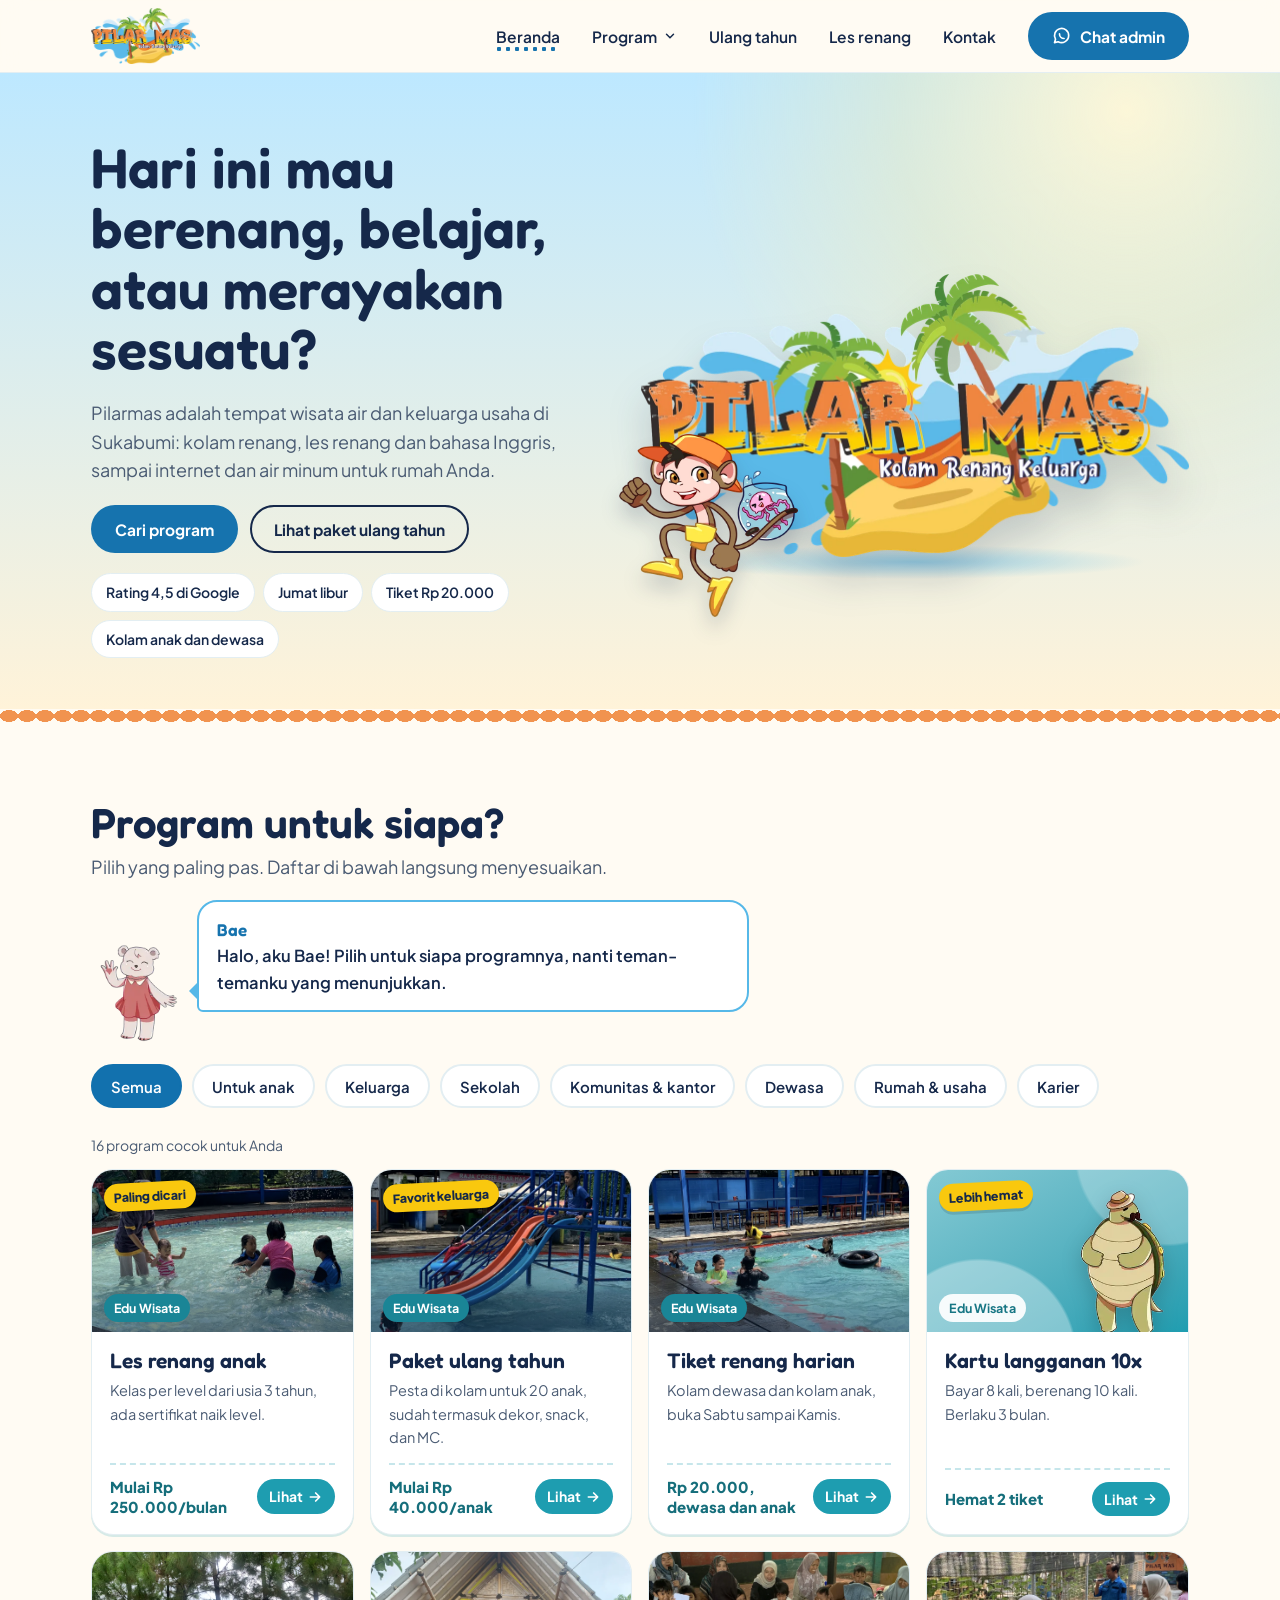
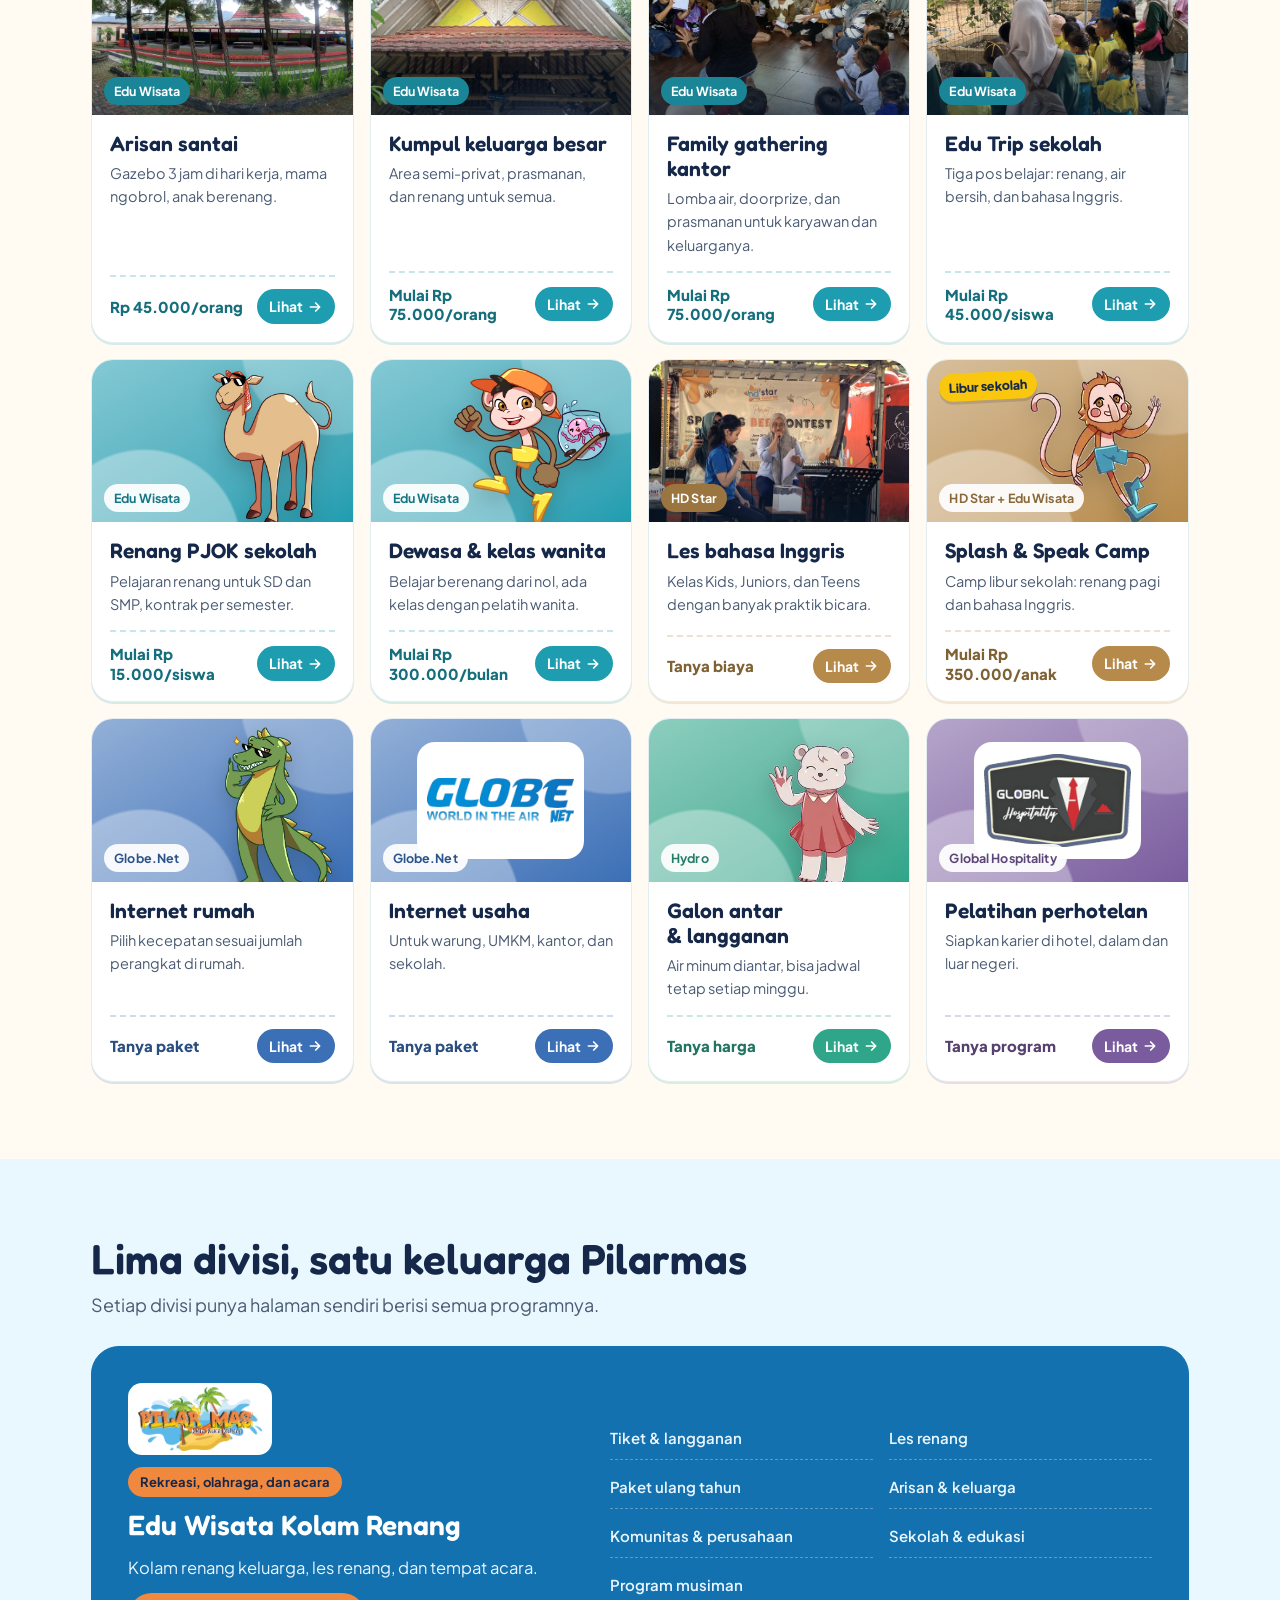
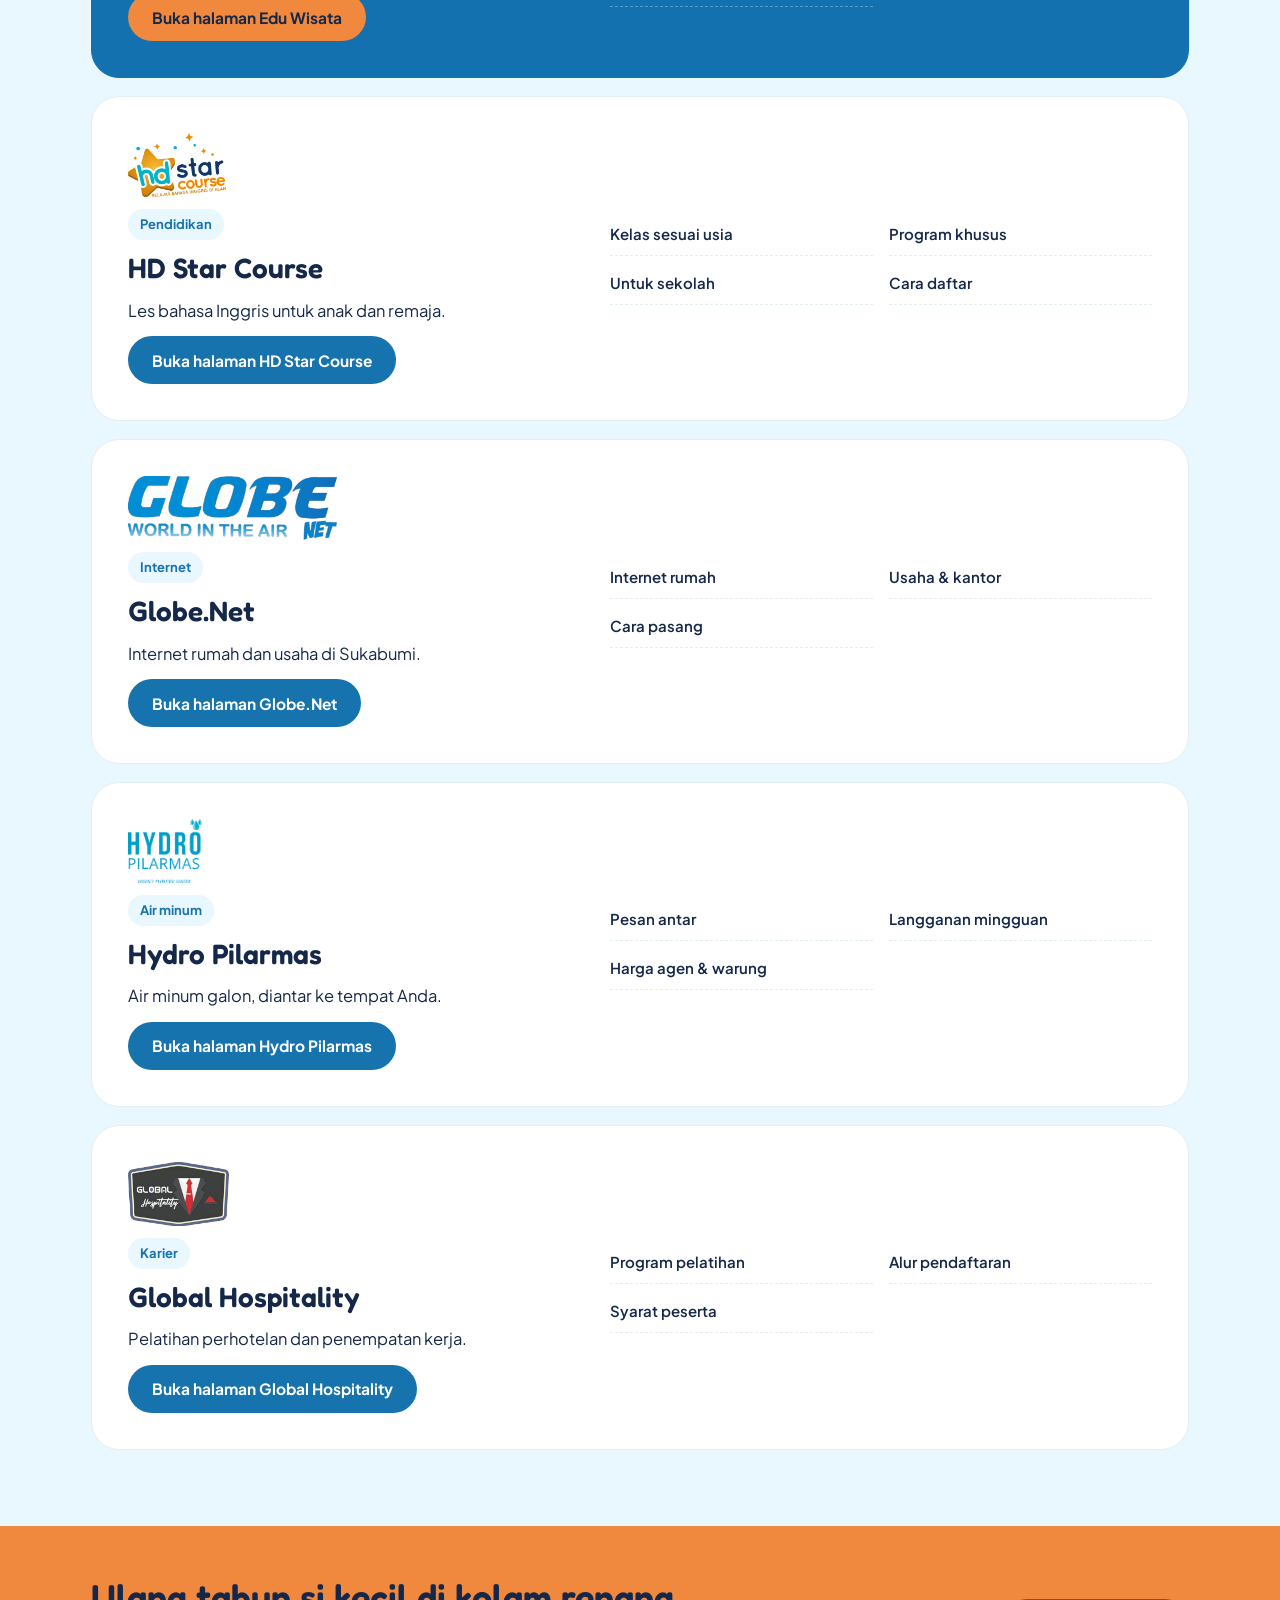
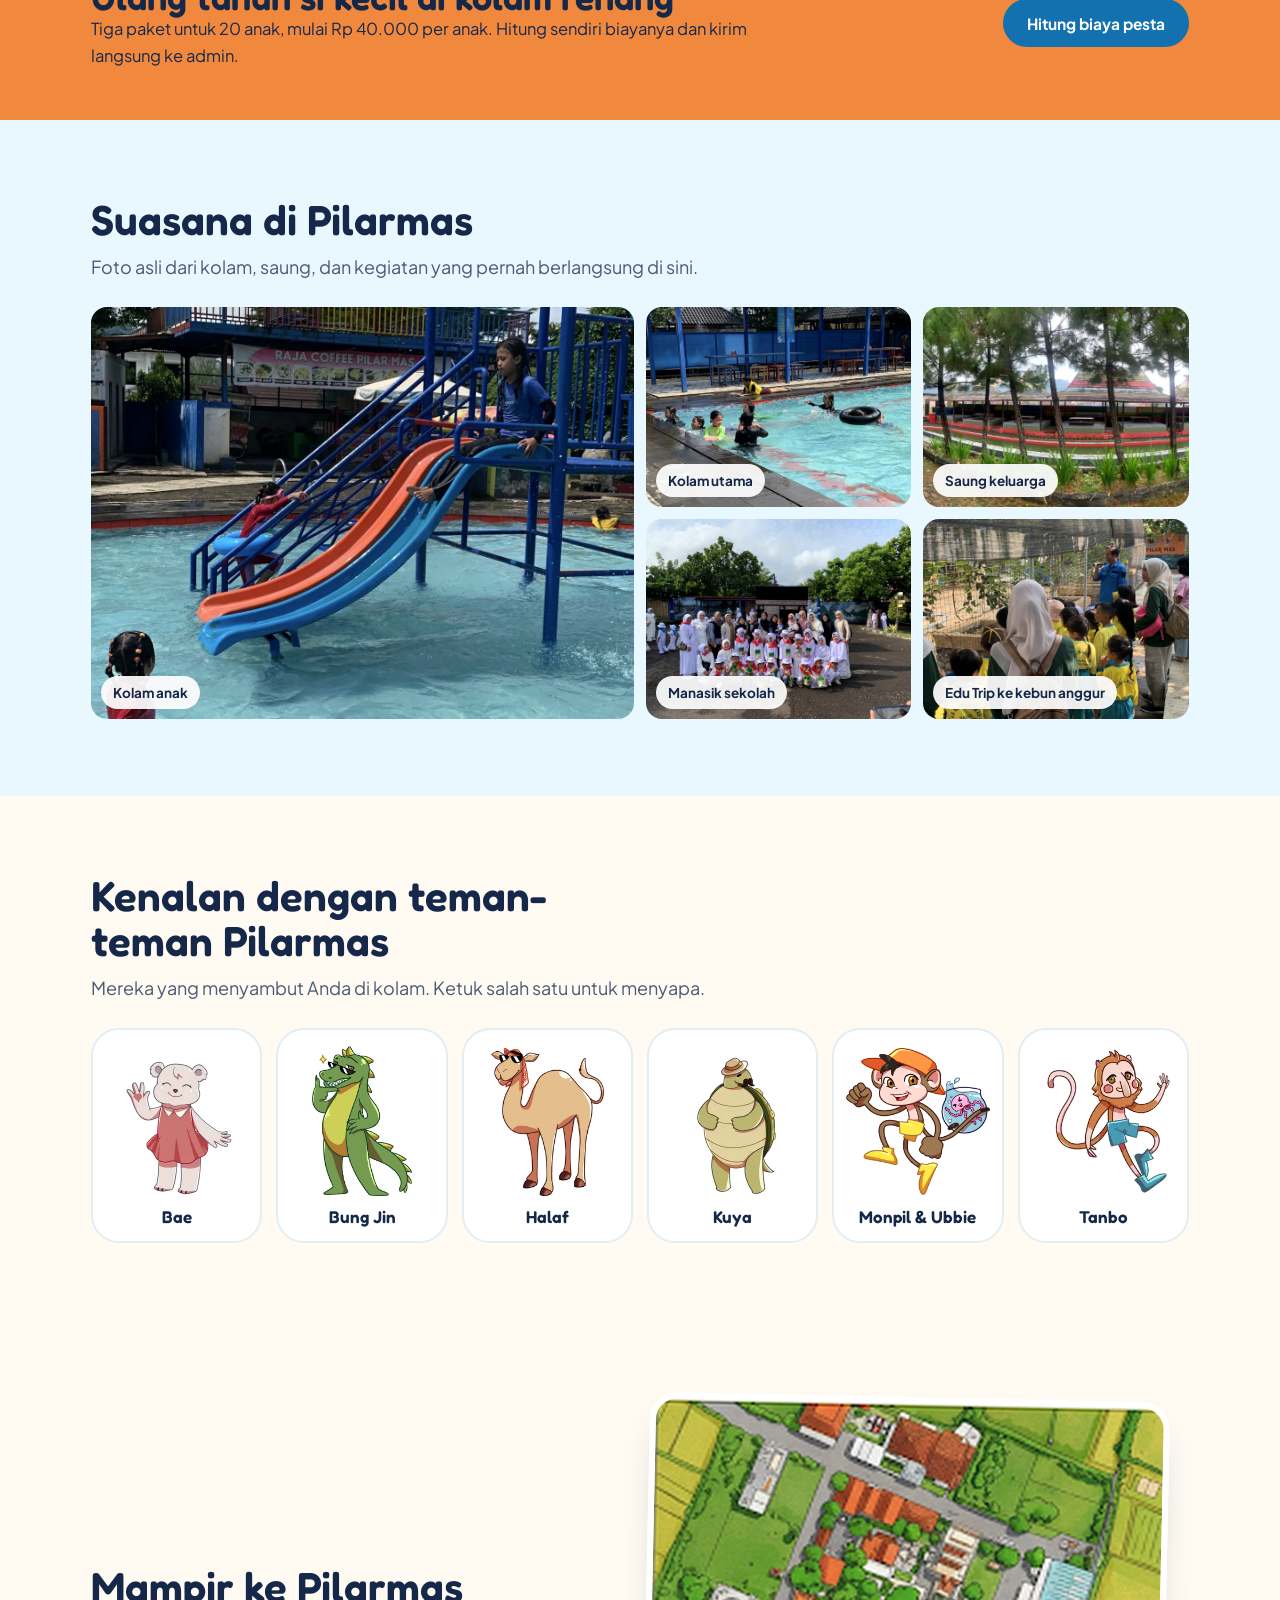
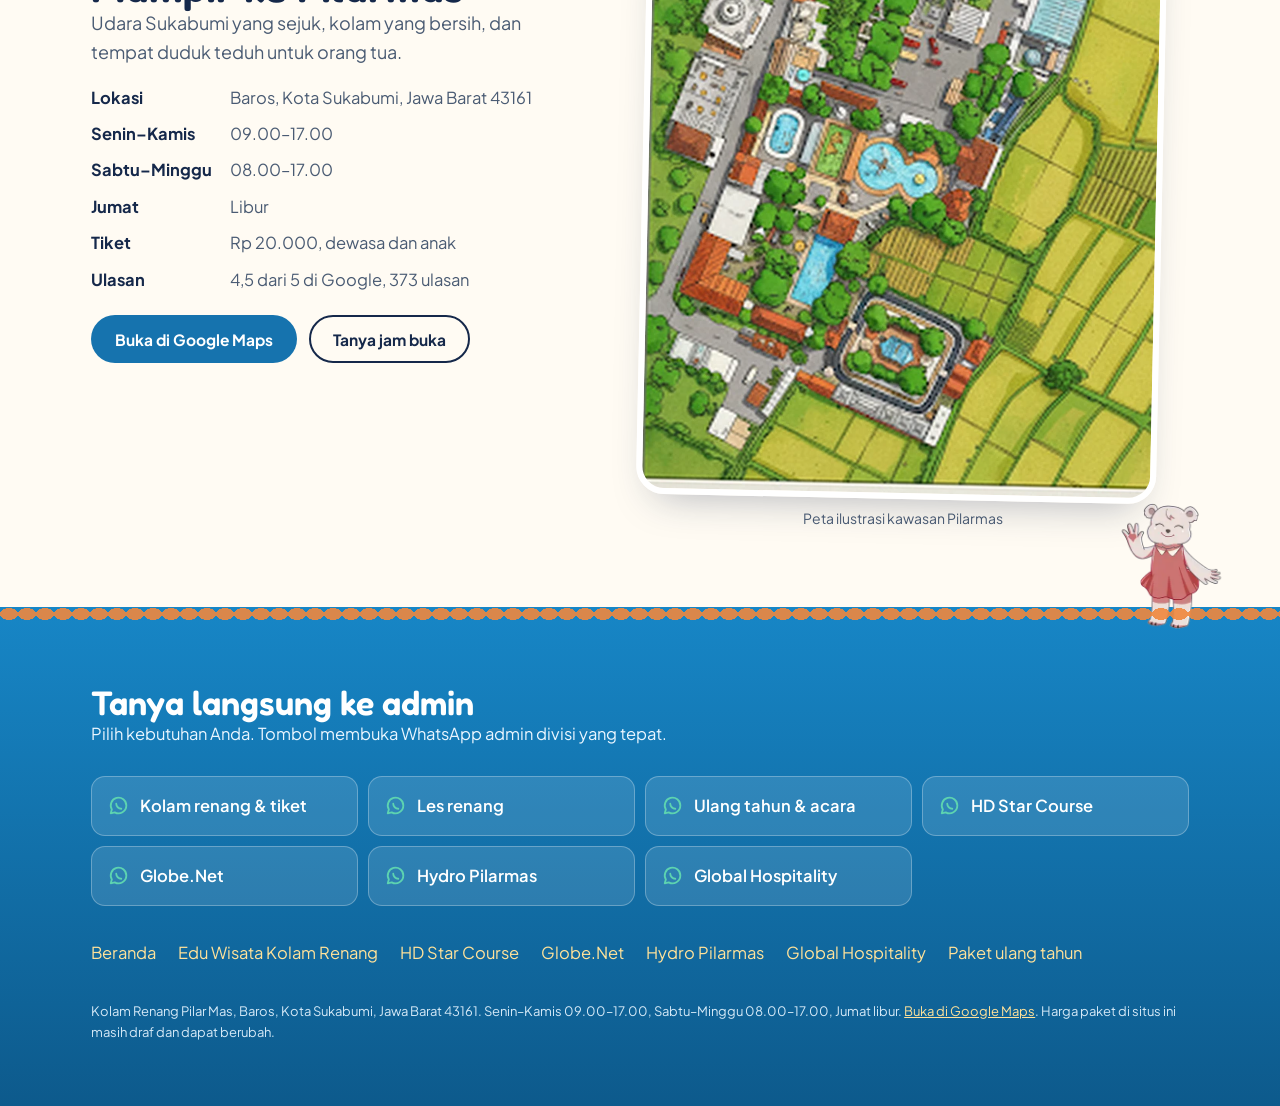
==== commit c920c68f: "Karakter Bae, Kuya, dan Tanbo kini bergerak (WebP animasi transparan) Co-Authored-By: Claude Opus 5." ====
--- a/index.html
+++ b/index.html
@@ -44,10 +44,10 @@
 <section class="band finder" id="cari"><div class="wrap">
   <h2>Program untuk siapa?</h2>
   <p class="lead">Pilih yang paling pas. Daftar di bawah langsung menyesuaikan.</p>
-  <div class="guide"><img class="char " id="guideChar" src="assets/char-bae.webp" alt="Bae, karakter Pilarmas" width="411" height="520" loading="lazy"><p class="bubble" aria-live="polite"><b id="guideName">Bae</b><span id="bubble">Halo, aku Bae! Pilih untuk siapa programnya, nanti teman-temanku yang menunjukkan.</span></p></div>
+  <div class="guide"><img class="char " id="guideChar" src="assets/anim-bae.webp" data-still="assets/char-bae.webp" alt="Bae, karakter Pilarmas" width="254" height="300" loading="lazy"><p class="bubble" aria-live="polite"><b id="guideName">Bae</b><span id="bubble">Halo, aku Bae! Pilih untuk siapa programnya, nanti teman-temanku yang menunjukkan.</span></p></div>
   <div class="chips" role="group" aria-label="Saring program"><button class="chip" data-f="semua" aria-pressed="false">Semua</button><button class="chip" data-f="anak" aria-pressed="false">Untuk anak</button><button class="chip" data-f="keluarga" aria-pressed="false">Keluarga</button><button class="chip" data-f="sekolah" aria-pressed="false">Sekolah</button><button class="chip" data-f="komunitas" aria-pressed="false">Komunitas &amp; kantor</button><button class="chip" data-f="dewasa" aria-pressed="false">Dewasa</button><button class="chip" data-f="rumah" aria-pressed="false">Rumah &amp; usaha</button><button class="chip" data-f="karier" aria-pressed="false">Karier</button></div>
   <p class="count" id="count" aria-live="polite"></p>
-  <div class="grid"><a class="tile t-f" data-for="anak" href="edu-wisata.html#les" style="--c:#1E9DB0"><span class="tpic"><img src="assets/foto-kolam-anak.webp" alt="" loading="lazy"><span class="ttag">Paling dicari</span><span class="div">Edu Wisata</span></span><span class="tbody"><h3>Les renang anak</h3><p>Kelas per level dari usia 3 tahun, ada sertifikat naik level.</p><span class="tfoot"><span class="price">Mulai Rp 250.000/bulan</span><span class="more">Lihat <svg viewBox="0 0 24 24" fill="none" stroke="currentColor" stroke-width="2.5" stroke-linecap="round" stroke-linejoin="round" aria-hidden="true"><path d="M5 12h14M13 6l6 6-6 6"/></svg></span></span></span></a><a class="tile t-f" data-for="anak keluarga" href="ulang-tahun.html" style="--c:#1E9DB0"><span class="tpic"><img src="assets/foto-kolam-perosotan.webp" alt="" loading="lazy"><span class="ttag">Favorit keluarga</span><span class="div">Edu Wisata</span></span><span class="tbody"><h3>Paket ulang tahun</h3><p>Pesta di kolam untuk 20 anak, sudah termasuk dekor, snack, dan MC.</p><span class="tfoot"><span class="price">Mulai Rp 40.000/anak</span><span class="more">Lihat <svg viewBox="0 0 24 24" fill="none" stroke="currentColor" stroke-width="2.5" stroke-linecap="round" stroke-linejoin="round" aria-hidden="true"><path d="M5 12h14M13 6l6 6-6 6"/></svg></span></span></span></a><a class="tile t-f" data-for="keluarga anak" href="edu-wisata.html#tiket" style="--c:#1E9DB0"><span class="tpic"><img src="assets/foto-kolam-utama.webp" alt="" loading="lazy"><span class="div">Edu Wisata</span></span><span class="tbody"><h3>Tiket renang harian</h3><p>Kolam dewasa dan kolam anak, buka Sabtu sampai Kamis.</p><span class="tfoot"><span class="price">Rp 20.000, dewasa dan anak</span><span class="more">Lihat <svg viewBox="0 0 24 24" fill="none" stroke="currentColor" stroke-width="2.5" stroke-linecap="round" stroke-linejoin="round" aria-hidden="true"><path d="M5 12h14M13 6l6 6-6 6"/></svg></span></span></span></a><a class="tile t-c" data-for="keluarga" href="edu-wisata.html#tiket" style="--c:#1E9DB0"><span class="tpic"><img class="tchar" src="assets/char-kuya.webp" alt="" loading="lazy"><span class="ttag">Lebih hemat</span><span class="div">Edu Wisata</span></span><span class="tbody"><h3>Kartu langganan 10x</h3><p>Bayar 8 kali, berenang 10 kali. Berlaku 3 bulan.</p><span class="tfoot"><span class="price">Hemat 2 tiket</span><span class="more">Lihat <svg viewBox="0 0 24 24" fill="none" stroke="currentColor" stroke-width="2.5" stroke-linecap="round" stroke-linejoin="round" aria-hidden="true"><path d="M5 12h14M13 6l6 6-6 6"/></svg></span></span></span></a><a class="tile t-f" data-for="keluarga komunitas" href="edu-wisata.html#arisan" style="--c:#1E9DB0"><span class="tpic"><img src="assets/foto-saung.webp" alt="" loading="lazy"><span class="div">Edu Wisata</span></span><span class="tbody"><h3>Arisan santai</h3><p>Gazebo 3 jam di hari kerja, mama ngobrol, anak berenang.</p><span class="tfoot"><span class="price">Rp 45.000/orang</span><span class="more">Lihat <svg viewBox="0 0 24 24" fill="none" stroke="currentColor" stroke-width="2.5" stroke-linecap="round" stroke-linejoin="round" aria-hidden="true"><path d="M5 12h14M13 6l6 6-6 6"/></svg></span></span></span></a><a class="tile t-f" data-for="keluarga" href="edu-wisata.html#arisan" style="--c:#1E9DB0"><span class="tpic"><img src="assets/foto-saung-bambu.webp" alt="" loading="lazy"><span class="div">Edu Wisata</span></span><span class="tbody"><h3>Kumpul keluarga besar</h3><p>Area semi-privat, prasmanan, dan renang untuk semua.</p><span class="tfoot"><span class="price">Mulai Rp 75.000/orang</span><span class="more">Lihat <svg viewBox="0 0 24 24" fill="none" stroke="currentColor" stroke-width="2.5" stroke-linecap="round" stroke-linejoin="round" aria-hidden="true"><path d="M5 12h14M13 6l6 6-6 6"/></svg></span></span></span></a><a class="tile t-f" data-for="komunitas" href="edu-wisata.html#komunitas" style="--c:#1E9DB0"><span class="tpic"><img src="assets/foto-kegiatan-saung.webp" alt="" loading="lazy"><span class="div">Edu Wisata</span></span><span class="tbody"><h3>Family gathering kantor</h3><p>Lomba air, doorprize, dan prasmanan untuk karyawan dan keluarganya.</p><span class="tfoot"><span class="price">Mulai Rp 75.000/orang</span><span class="more">Lihat <svg viewBox="0 0 24 24" fill="none" stroke="currentColor" stroke-width="2.5" stroke-linecap="round" stroke-linejoin="round" aria-hidden="true"><path d="M5 12h14M13 6l6 6-6 6"/></svg></span></span></span></a><a class="tile t-f" data-for="sekolah anak" href="edu-wisata.html#sekolah" style="--c:#1E9DB0"><span class="tpic"><img src="assets/foto-edu-trip.webp" alt="" loading="lazy"><span class="div">Edu Wisata</span></span><span class="tbody"><h3>Edu Trip sekolah</h3><p>Tiga pos belajar: renang, air bersih, dan bahasa Inggris.</p><span class="tfoot"><span class="price">Mulai Rp 45.000/siswa</span><span class="more">Lihat <svg viewBox="0 0 24 24" fill="none" stroke="currentColor" stroke-width="2.5" stroke-linecap="round" stroke-linejoin="round" aria-hidden="true"><path d="M5 12h14M13 6l6 6-6 6"/></svg></span></span></span></a><a class="tile t-c" data-for="sekolah" href="edu-wisata.html#les" style="--c:#1E9DB0"><span class="tpic"><img class="tchar" src="assets/char-halaf.webp" alt="" loading="lazy"><span class="div">Edu Wisata</span></span><span class="tbody"><h3>Renang PJOK sekolah</h3><p>Pelajaran renang untuk SD dan SMP, kontrak per semester.</p><span class="tfoot"><span class="price">Mulai Rp 15.000/siswa</span><span class="more">Lihat <svg viewBox="0 0 24 24" fill="none" stroke="currentColor" stroke-width="2.5" stroke-linecap="round" stroke-linejoin="round" aria-hidden="true"><path d="M5 12h14M13 6l6 6-6 6"/></svg></span></span></span></a><a class="tile t-c" data-for="dewasa" href="edu-wisata.html#les" style="--c:#1E9DB0"><span class="tpic"><img class="tchar" src="assets/char-monpil.webp" alt="" loading="lazy"><span class="div">Edu Wisata</span></span><span class="tbody"><h3>Dewasa &amp; kelas wanita</h3><p>Belajar berenang dari nol, ada kelas dengan pelatih wanita.</p><span class="tfoot"><span class="price">Mulai Rp 300.000/bulan</span><span class="more">Lihat <svg viewBox="0 0 24 24" fill="none" stroke="currentColor" stroke-width="2.5" stroke-linecap="round" stroke-linejoin="round" aria-hidden="true"><path d="M5 12h14M13 6l6 6-6 6"/></svg></span></span></span></a><a class="tile t-f" data-for="anak" href="hd-star.html#kelas" style="--c:#B68A4A"><span class="tpic"><img src="assets/foto-spelling-bee.webp" alt="" loading="lazy"><span class="div">HD Star</span></span><span class="tbody"><h3>Les bahasa Inggris</h3><p>Kelas Kids, Juniors, dan Teens dengan banyak praktik bicara.</p><span class="tfoot"><span class="price">Tanya biaya</span><span class="more">Lihat <svg viewBox="0 0 24 24" fill="none" stroke="currentColor" stroke-width="2.5" stroke-linecap="round" stroke-linejoin="round" aria-hidden="true"><path d="M5 12h14M13 6l6 6-6 6"/></svg></span></span></span></a><a class="tile t-c" data-for="anak sekolah" href="edu-wisata.html#musiman" style="--c:#B68A4A"><span class="tpic"><img class="tchar" src="assets/char-tanbo.webp" alt="" loading="lazy"><span class="ttag">Libur sekolah</span><span class="div">HD Star + Edu Wisata</span></span><span class="tbody"><h3>Splash &amp; Speak Camp</h3><p>Camp libur sekolah: renang pagi dan bahasa Inggris.</p><span class="tfoot"><span class="price">Mulai Rp 350.000/anak</span><span class="more">Lihat <svg viewBox="0 0 24 24" fill="none" stroke="currentColor" stroke-width="2.5" stroke-linecap="round" stroke-linejoin="round" aria-hidden="true"><path d="M5 12h14M13 6l6 6-6 6"/></svg></span></span></span></a><a class="tile t-c" data-for="rumah" href="globe-net.html#rumah" style="--c:#3B6FB6"><span class="tpic"><img class="tchar" src="assets/char-bungjin.webp" alt="" loading="lazy"><span class="div">Globe.Net</span></span><span class="tbody"><h3>Internet rumah</h3><p>Pilih kecepatan sesuai jumlah perangkat di rumah.</p><span class="tfoot"><span class="price">Tanya paket</span><span class="more">Lihat <svg viewBox="0 0 24 24" fill="none" stroke="currentColor" stroke-width="2.5" stroke-linecap="round" stroke-linejoin="round" aria-hidden="true"><path d="M5 12h14M13 6l6 6-6 6"/></svg></span></span></span></a><a class="tile t-l" data-for="rumah komunitas sekolah" href="globe-net.html#usaha" style="--c:#3B6FB6"><span class="tpic"><img class="tlogo" src="assets/logo-globenet.webp" alt="" loading="lazy"><span class="div">Globe.Net</span></span><span class="tbody"><h3>Internet usaha</h3><p>Untuk warung, UMKM, kantor, dan sekolah.</p><span class="tfoot"><span class="price">Tanya paket</span><span class="more">Lihat <svg viewBox="0 0 24 24" fill="none" stroke="currentColor" stroke-width="2.5" stroke-linecap="round" stroke-linejoin="round" aria-hidden="true"><path d="M5 12h14M13 6l6 6-6 6"/></svg></span></span></span></a><a class="tile t-c" data-for="rumah" href="hydro.html#layanan" style="--c:#2FA58A"><span class="tpic"><img class="tchar" src="assets/char-bae.webp" alt="" loading="lazy"><span class="div">Hydro</span></span><span class="tbody"><h3>Galon antar &amp; langganan</h3><p>Air minum diantar, bisa jadwal tetap setiap minggu.</p><span class="tfoot"><span class="price">Tanya harga</span><span class="more">Lihat <svg viewBox="0 0 24 24" fill="none" stroke="currentColor" stroke-width="2.5" stroke-linecap="round" stroke-linejoin="round" aria-hidden="true"><path d="M5 12h14M13 6l6 6-6 6"/></svg></span></span></span></a><a class="tile t-l" data-for="dewasa karier" href="global-hospitality.html#program" style="--c:#7A5C9E"><span class="tpic"><img class="tlogo" src="assets/logo-gh.webp" alt="" loading="lazy"><span class="div">Global Hospitality</span></span><span class="tbody"><h3>Pelatihan perhotelan</h3><p>Siapkan karier di hotel, dalam dan luar negeri.</p><span class="tfoot"><span class="price">Tanya program</span><span class="more">Lihat <svg viewBox="0 0 24 24" fill="none" stroke="currentColor" stroke-width="2.5" stroke-linecap="round" stroke-linejoin="round" aria-hidden="true"><path d="M5 12h14M13 6l6 6-6 6"/></svg></span></span></span></a></div>
+  <div class="grid"><a class="tile t-f" data-for="anak" href="edu-wisata.html#les" style="--c:#1E9DB0"><span class="tpic"><img src="assets/foto-kolam-anak.webp" alt="" loading="lazy"><span class="ttag">Paling dicari</span><span class="div">Edu Wisata</span></span><span class="tbody"><h3>Les renang anak</h3><p>Kelas per level dari usia 3 tahun, ada sertifikat naik level.</p><span class="tfoot"><span class="price">Mulai Rp 250.000/bulan</span><span class="more">Lihat <svg viewBox="0 0 24 24" fill="none" stroke="currentColor" stroke-width="2.5" stroke-linecap="round" stroke-linejoin="round" aria-hidden="true"><path d="M5 12h14M13 6l6 6-6 6"/></svg></span></span></span></a><a class="tile t-f" data-for="anak keluarga" href="ulang-tahun.html" style="--c:#1E9DB0"><span class="tpic"><img src="assets/foto-kolam-perosotan.webp" alt="" loading="lazy"><span class="ttag">Favorit keluarga</span><span class="div">Edu Wisata</span></span><span class="tbody"><h3>Paket ulang tahun</h3><p>Pesta di kolam untuk 20 anak, sudah termasuk dekor, snack, dan MC.</p><span class="tfoot"><span class="price">Mulai Rp 40.000/anak</span><span class="more">Lihat <svg viewBox="0 0 24 24" fill="none" stroke="currentColor" stroke-width="2.5" stroke-linecap="round" stroke-linejoin="round" aria-hidden="true"><path d="M5 12h14M13 6l6 6-6 6"/></svg></span></span></span></a><a class="tile t-f" data-for="keluarga anak" href="edu-wisata.html#tiket" style="--c:#1E9DB0"><span class="tpic"><img src="assets/foto-kolam-utama.webp" alt="" loading="lazy"><span class="div">Edu Wisata</span></span><span class="tbody"><h3>Tiket renang harian</h3><p>Kolam dewasa dan kolam anak, buka Sabtu sampai Kamis.</p><span class="tfoot"><span class="price">Rp 20.000, dewasa dan anak</span><span class="more">Lihat <svg viewBox="0 0 24 24" fill="none" stroke="currentColor" stroke-width="2.5" stroke-linecap="round" stroke-linejoin="round" aria-hidden="true"><path d="M5 12h14M13 6l6 6-6 6"/></svg></span></span></span></a><a class="tile t-c" data-for="keluarga" href="edu-wisata.html#tiket" style="--c:#1E9DB0"><span class="tpic"><img class="tchar" src="assets/anim-kuya.webp" data-still="assets/char-kuya.webp" alt="" loading="lazy"><span class="ttag">Lebih hemat</span><span class="div">Edu Wisata</span></span><span class="tbody"><h3>Kartu langganan 10x</h3><p>Bayar 8 kali, berenang 10 kali. Berlaku 3 bulan.</p><span class="tfoot"><span class="price">Hemat 2 tiket</span><span class="more">Lihat <svg viewBox="0 0 24 24" fill="none" stroke="currentColor" stroke-width="2.5" stroke-linecap="round" stroke-linejoin="round" aria-hidden="true"><path d="M5 12h14M13 6l6 6-6 6"/></svg></span></span></span></a><a class="tile t-f" data-for="keluarga komunitas" href="edu-wisata.html#arisan" style="--c:#1E9DB0"><span class="tpic"><img src="assets/foto-saung.webp" alt="" loading="lazy"><span class="div">Edu Wisata</span></span><span class="tbody"><h3>Arisan santai</h3><p>Gazebo 3 jam di hari kerja, mama ngobrol, anak berenang.</p><span class="tfoot"><span class="price">Rp 45.000/orang</span><span class="more">Lihat <svg viewBox="0 0 24 24" fill="none" stroke="currentColor" stroke-width="2.5" stroke-linecap="round" stroke-linejoin="round" aria-hidden="true"><path d="M5 12h14M13 6l6 6-6 6"/></svg></span></span></span></a><a class="tile t-f" data-for="keluarga" href="edu-wisata.html#arisan" style="--c:#1E9DB0"><span class="tpic"><img src="assets/foto-saung-bambu.webp" alt="" loading="lazy"><span class="div">Edu Wisata</span></span><span class="tbody"><h3>Kumpul keluarga besar</h3><p>Area semi-privat, prasmanan, dan renang untuk semua.</p><span class="tfoot"><span class="price">Mulai Rp 75.000/orang</span><span class="more">Lihat <svg viewBox="0 0 24 24" fill="none" stroke="currentColor" stroke-width="2.5" stroke-linecap="round" stroke-linejoin="round" aria-hidden="true"><path d="M5 12h14M13 6l6 6-6 6"/></svg></span></span></span></a><a class="tile t-f" data-for="komunitas" href="edu-wisata.html#komunitas" style="--c:#1E9DB0"><span class="tpic"><img src="assets/foto-kegiatan-saung.webp" alt="" loading="lazy"><span class="div">Edu Wisata</span></span><span class="tbody"><h3>Family gathering kantor</h3><p>Lomba air, doorprize, dan prasmanan untuk karyawan dan keluarganya.</p><span class="tfoot"><span class="price">Mulai Rp 75.000/orang</span><span class="more">Lihat <svg viewBox="0 0 24 24" fill="none" stroke="currentColor" stroke-width="2.5" stroke-linecap="round" stroke-linejoin="round" aria-hidden="true"><path d="M5 12h14M13 6l6 6-6 6"/></svg></span></span></span></a><a class="tile t-f" data-for="sekolah anak" href="edu-wisata.html#sekolah" style="--c:#1E9DB0"><span class="tpic"><img src="assets/foto-edu-trip.webp" alt="" loading="lazy"><span class="div">Edu Wisata</span></span><span class="tbody"><h3>Edu Trip sekolah</h3><p>Tiga pos belajar: renang, air bersih, dan bahasa Inggris.</p><span class="tfoot"><span class="price">Mulai Rp 45.000/siswa</span><span class="more">Lihat <svg viewBox="0 0 24 24" fill="none" stroke="currentColor" stroke-width="2.5" stroke-linecap="round" stroke-linejoin="round" aria-hidden="true"><path d="M5 12h14M13 6l6 6-6 6"/></svg></span></span></span></a><a class="tile t-c" data-for="sekolah" href="edu-wisata.html#les" style="--c:#1E9DB0"><span class="tpic"><img class="tchar" src="assets/char-halaf.webp" alt="" loading="lazy"><span class="div">Edu Wisata</span></span><span class="tbody"><h3>Renang PJOK sekolah</h3><p>Pelajaran renang untuk SD dan SMP, kontrak per semester.</p><span class="tfoot"><span class="price">Mulai Rp 15.000/siswa</span><span class="more">Lihat <svg viewBox="0 0 24 24" fill="none" stroke="currentColor" stroke-width="2.5" stroke-linecap="round" stroke-linejoin="round" aria-hidden="true"><path d="M5 12h14M13 6l6 6-6 6"/></svg></span></span></span></a><a class="tile t-c" data-for="dewasa" href="edu-wisata.html#les" style="--c:#1E9DB0"><span class="tpic"><img class="tchar" src="assets/char-monpil.webp" alt="" loading="lazy"><span class="div">Edu Wisata</span></span><span class="tbody"><h3>Dewasa &amp; kelas wanita</h3><p>Belajar berenang dari nol, ada kelas dengan pelatih wanita.</p><span class="tfoot"><span class="price">Mulai Rp 300.000/bulan</span><span class="more">Lihat <svg viewBox="0 0 24 24" fill="none" stroke="currentColor" stroke-width="2.5" stroke-linecap="round" stroke-linejoin="round" aria-hidden="true"><path d="M5 12h14M13 6l6 6-6 6"/></svg></span></span></span></a><a class="tile t-f" data-for="anak" href="hd-star.html#kelas" style="--c:#B68A4A"><span class="tpic"><img src="assets/foto-spelling-bee.webp" alt="" loading="lazy"><span class="div">HD Star</span></span><span class="tbody"><h3>Les bahasa Inggris</h3><p>Kelas Kids, Juniors, dan Teens dengan banyak praktik bicara.</p><span class="tfoot"><span class="price">Tanya biaya</span><span class="more">Lihat <svg viewBox="0 0 24 24" fill="none" stroke="currentColor" stroke-width="2.5" stroke-linecap="round" stroke-linejoin="round" aria-hidden="true"><path d="M5 12h14M13 6l6 6-6 6"/></svg></span></span></span></a><a class="tile t-c" data-for="anak sekolah" href="edu-wisata.html#musiman" style="--c:#B68A4A"><span class="tpic"><img class="tchar" src="assets/anim-tanbo.webp" data-still="assets/char-tanbo.webp" alt="" loading="lazy"><span class="ttag">Libur sekolah</span><span class="div">HD Star + Edu Wisata</span></span><span class="tbody"><h3>Splash &amp; Speak Camp</h3><p>Camp libur sekolah: renang pagi dan bahasa Inggris.</p><span class="tfoot"><span class="price">Mulai Rp 350.000/anak</span><span class="more">Lihat <svg viewBox="0 0 24 24" fill="none" stroke="currentColor" stroke-width="2.5" stroke-linecap="round" stroke-linejoin="round" aria-hidden="true"><path d="M5 12h14M13 6l6 6-6 6"/></svg></span></span></span></a><a class="tile t-c" data-for="rumah" href="globe-net.html#rumah" style="--c:#3B6FB6"><span class="tpic"><img class="tchar" src="assets/char-bungjin.webp" alt="" loading="lazy"><span class="div">Globe.Net</span></span><span class="tbody"><h3>Internet rumah</h3><p>Pilih kecepatan sesuai jumlah perangkat di rumah.</p><span class="tfoot"><span class="price">Tanya paket</span><span class="more">Lihat <svg viewBox="0 0 24 24" fill="none" stroke="currentColor" stroke-width="2.5" stroke-linecap="round" stroke-linejoin="round" aria-hidden="true"><path d="M5 12h14M13 6l6 6-6 6"/></svg></span></span></span></a><a class="tile t-l" data-for="rumah komunitas sekolah" href="globe-net.html#usaha" style="--c:#3B6FB6"><span class="tpic"><img class="tlogo" src="assets/logo-globenet.webp" alt="" loading="lazy"><span class="div">Globe.Net</span></span><span class="tbody"><h3>Internet usaha</h3><p>Untuk warung, UMKM, kantor, dan sekolah.</p><span class="tfoot"><span class="price">Tanya paket</span><span class="more">Lihat <svg viewBox="0 0 24 24" fill="none" stroke="currentColor" stroke-width="2.5" stroke-linecap="round" stroke-linejoin="round" aria-hidden="true"><path d="M5 12h14M13 6l6 6-6 6"/></svg></span></span></span></a><a class="tile t-c" data-for="rumah" href="hydro.html#layanan" style="--c:#2FA58A"><span class="tpic"><img class="tchar" src="assets/anim-bae.webp" data-still="assets/char-bae.webp" alt="" loading="lazy"><span class="div">Hydro</span></span><span class="tbody"><h3>Galon antar &amp; langganan</h3><p>Air minum diantar, bisa jadwal tetap setiap minggu.</p><span class="tfoot"><span class="price">Tanya harga</span><span class="more">Lihat <svg viewBox="0 0 24 24" fill="none" stroke="currentColor" stroke-width="2.5" stroke-linecap="round" stroke-linejoin="round" aria-hidden="true"><path d="M5 12h14M13 6l6 6-6 6"/></svg></span></span></span></a><a class="tile t-l" data-for="dewasa karier" href="global-hospitality.html#program" style="--c:#7A5C9E"><span class="tpic"><img class="tlogo" src="assets/logo-gh.webp" alt="" loading="lazy"><span class="div">Global Hospitality</span></span><span class="tbody"><h3>Pelatihan perhotelan</h3><p>Siapkan karier di hotel, dalam dan luar negeri.</p><span class="tfoot"><span class="price">Tanya program</span><span class="more">Lihat <svg viewBox="0 0 24 24" fill="none" stroke="currentColor" stroke-width="2.5" stroke-linecap="round" stroke-linejoin="round" aria-hidden="true"><path d="M5 12h14M13 6l6 6-6 6"/></svg></span></span></span></a></div>
 </div></section>
 <section class="band" style="background:var(--water-3)"><div class="wrap">
   <div class="sec-head"><h2>Lima divisi, satu keluarga Pilarmas</h2><p class="lead">Setiap divisi punya halaman sendiri berisi semua programnya.</p></div>
@@ -62,7 +62,7 @@
   </div>
 </div></section><section class="band pals-band" id="teman"><div class="wrap">
   <div class="sec-head"><h2>Kenalan dengan teman-teman Pilarmas</h2><p class="lead">Mereka yang menyambut Anda di kolam. Ketuk salah satu untuk menyapa.</p></div>
-  <div class="pals"><button class="pal" data-hi="Bae"><img class="char " src="assets/char-bae.webp" alt="" width="411" height="520" loading="lazy"><span>Bae</span></button><button class="pal" data-hi="Bung Jin"><img class="char " src="assets/char-bungjin.webp" alt="" width="347" height="520" loading="lazy"><span>Bung Jin</span></button><button class="pal" data-hi="Halaf"><img class="char " src="assets/char-halaf.webp" alt="" width="390" height="520" loading="lazy"><span>Halaf</span></button><button class="pal" data-hi="Kuya"><img class="char " src="assets/char-kuya.webp" alt="" width="301" height="520" loading="lazy"><span>Kuya</span></button><button class="pal" data-hi="Monpil &amp; Ubbie"><img class="char " src="assets/char-monpil.webp" alt="" width="508" height="520" loading="lazy"><span>Monpil &amp; Ubbie</span></button><button class="pal" data-hi="Tanbo"><img class="char " src="assets/char-tanbo.webp" alt="" width="358" height="520" loading="lazy"><span>Tanbo</span></button></div>
+  <div class="pals"><button class="pal" data-hi="Bae"><img class="char " src="assets/anim-bae.webp" data-still="assets/char-bae.webp" alt="" width="254" height="300" loading="lazy"><span>Bae</span></button><button class="pal" data-hi="Bung Jin"><img class="char " src="assets/char-bungjin.webp" alt="" width="347" height="520" loading="lazy"><span>Bung Jin</span></button><button class="pal" data-hi="Halaf"><img class="char " src="assets/char-halaf.webp" alt="" width="390" height="520" loading="lazy"><span>Halaf</span></button><button class="pal" data-hi="Kuya"><img class="char " src="assets/anim-kuya.webp" data-still="assets/char-kuya.webp" alt="" width="180" height="300" loading="lazy"><span>Kuya</span></button><button class="pal" data-hi="Monpil &amp; Ubbie"><img class="char " src="assets/char-monpil.webp" alt="" width="508" height="520" loading="lazy"><span>Monpil &amp; Ubbie</span></button><button class="pal" data-hi="Tanbo"><img class="char " src="assets/anim-tanbo.webp" data-still="assets/char-tanbo.webp" alt="" width="250" height="260" loading="lazy"><span>Tanbo</span></button></div>
 </div></section><section class="band" id="lokasi"><div class="wrap visit">
   <div><h2>Mampir ke Pilarmas</h2><p class="lead">Udara Sukabumi yang sejuk, kolam yang bersih, dan tempat duduk teduh untuk orang tua.</p>
   <dl><dt>Lokasi</dt><dd>Baros, Kota Sukabumi, Jawa Barat 43161</dd><dt>Senin–Kamis</dt><dd>09.00–17.00</dd><dt>Sabtu–Minggu</dt><dd>08.00–17.00</dd><dt>Jumat</dt><dd>Libur</dd><dt>Tiket</dt><dd>Rp 20.000, dewasa dan anak</dd><dt>Ulasan</dt><dd>4,5 dari 5 di Google, 373 ulasan</dd></dl>
@@ -70,7 +70,7 @@
   <figure class="map"><img src="assets/peta-pilarmas.webp" alt="Peta ilustrasi kawasan Pilarmas: kolam renang, gazebo, gedung, dan sawah di sekitarnya" width="669" height="909" loading="lazy"><figcaption>Peta ilustrasi kawasan Pilarmas</figcaption></figure>
 </div></section>
 </main><footer class="foot" id="kontak">
-  <img class="char foot-char" src="assets/char-bae.webp" alt="Bae, karakter Pilarmas" width="411" height="520" loading="lazy">
+  <img class="char foot-char" src="assets/anim-bae.webp" data-still="assets/char-bae.webp" alt="Bae, karakter Pilarmas" width="254" height="300" loading="lazy">
   <div class="rope"></div>
   <div class="wrap">
     <div><h2>Tanya langsung ke admin</h2><p>Pilih kebutuhan Anda. Tombol membuka WhatsApp admin divisi yang tepat.</p></div>
@@ -80,6 +80,6 @@
   </div>
 </footer>
 <dialog class="lb" id="lb" aria-label="Foto kegiatan"><button class="lb-x" type="button" aria-label="Tutup foto">&times;</button><img alt=""><p></p></dialog>
-<script src="assets/app.js?v=58bada17"></script>
+<script src="assets/app.js?v=6584d79d"></script>
 </body>
 </html>
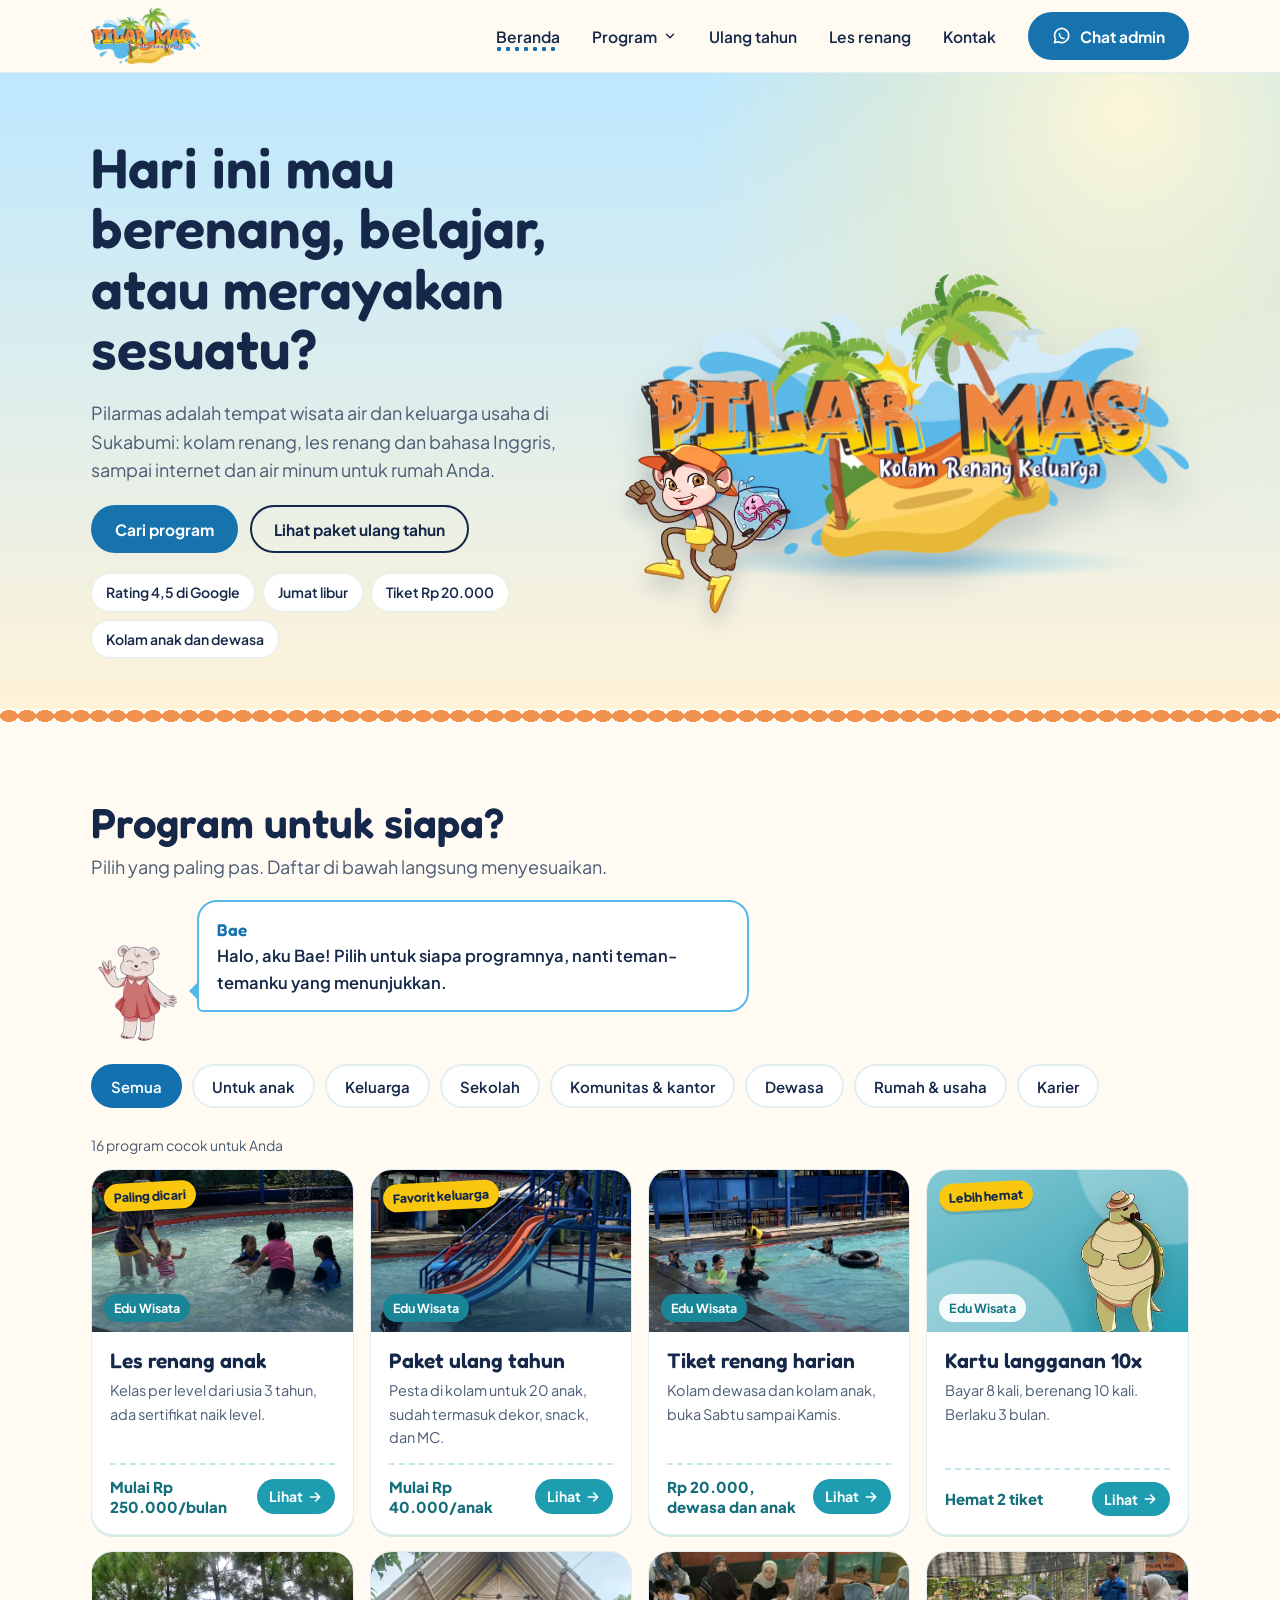
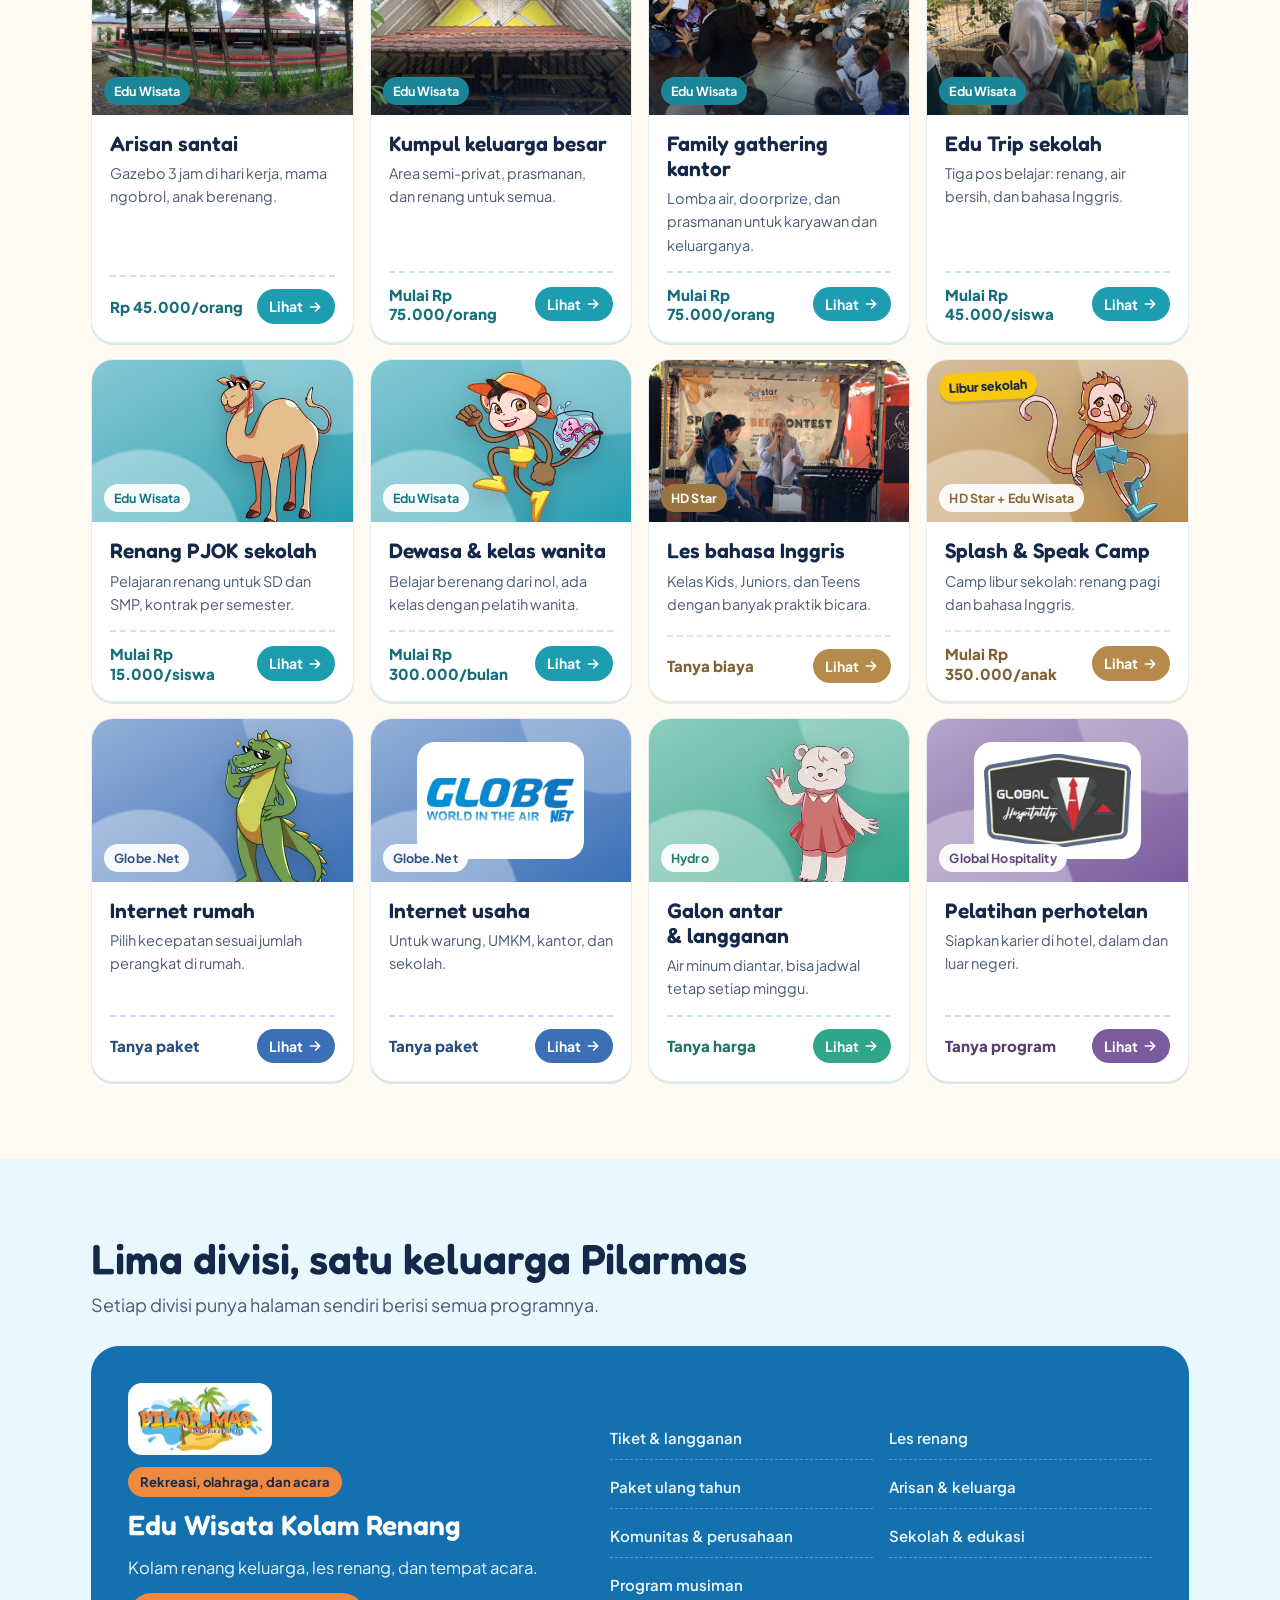
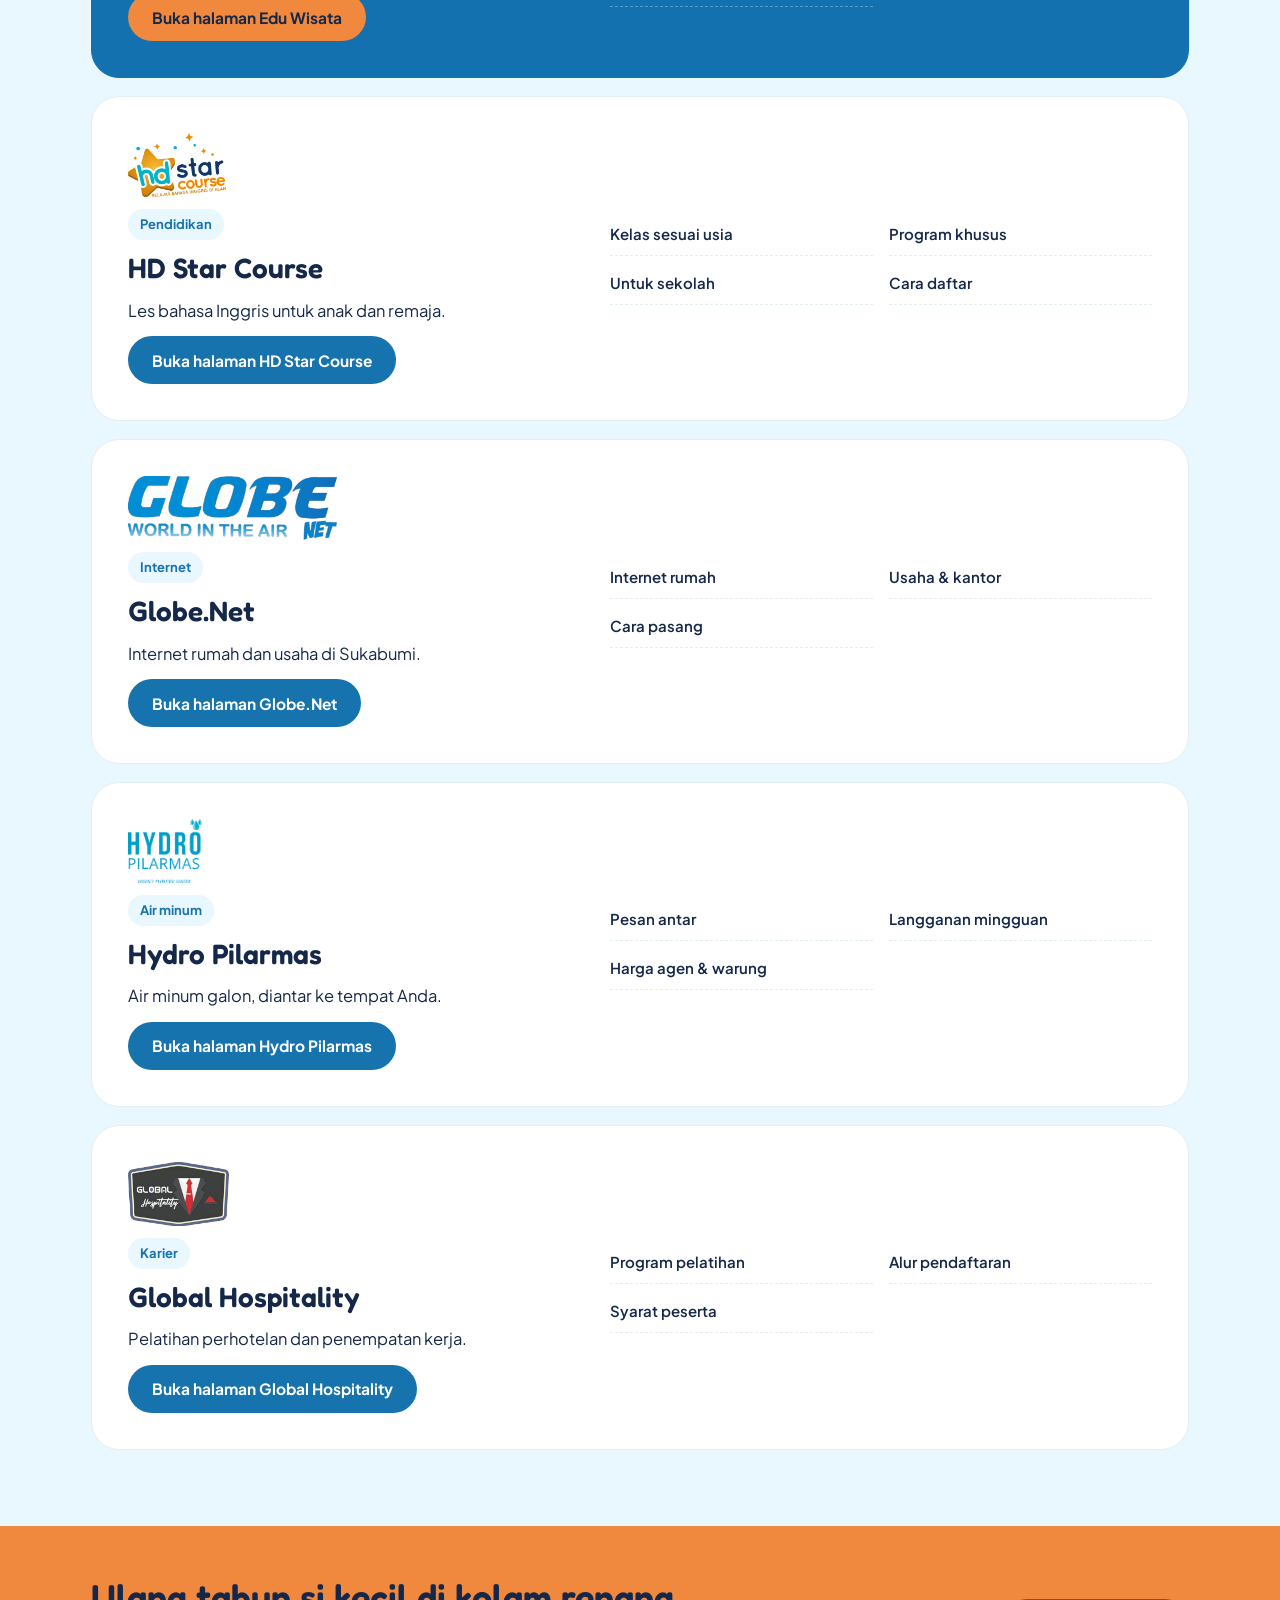
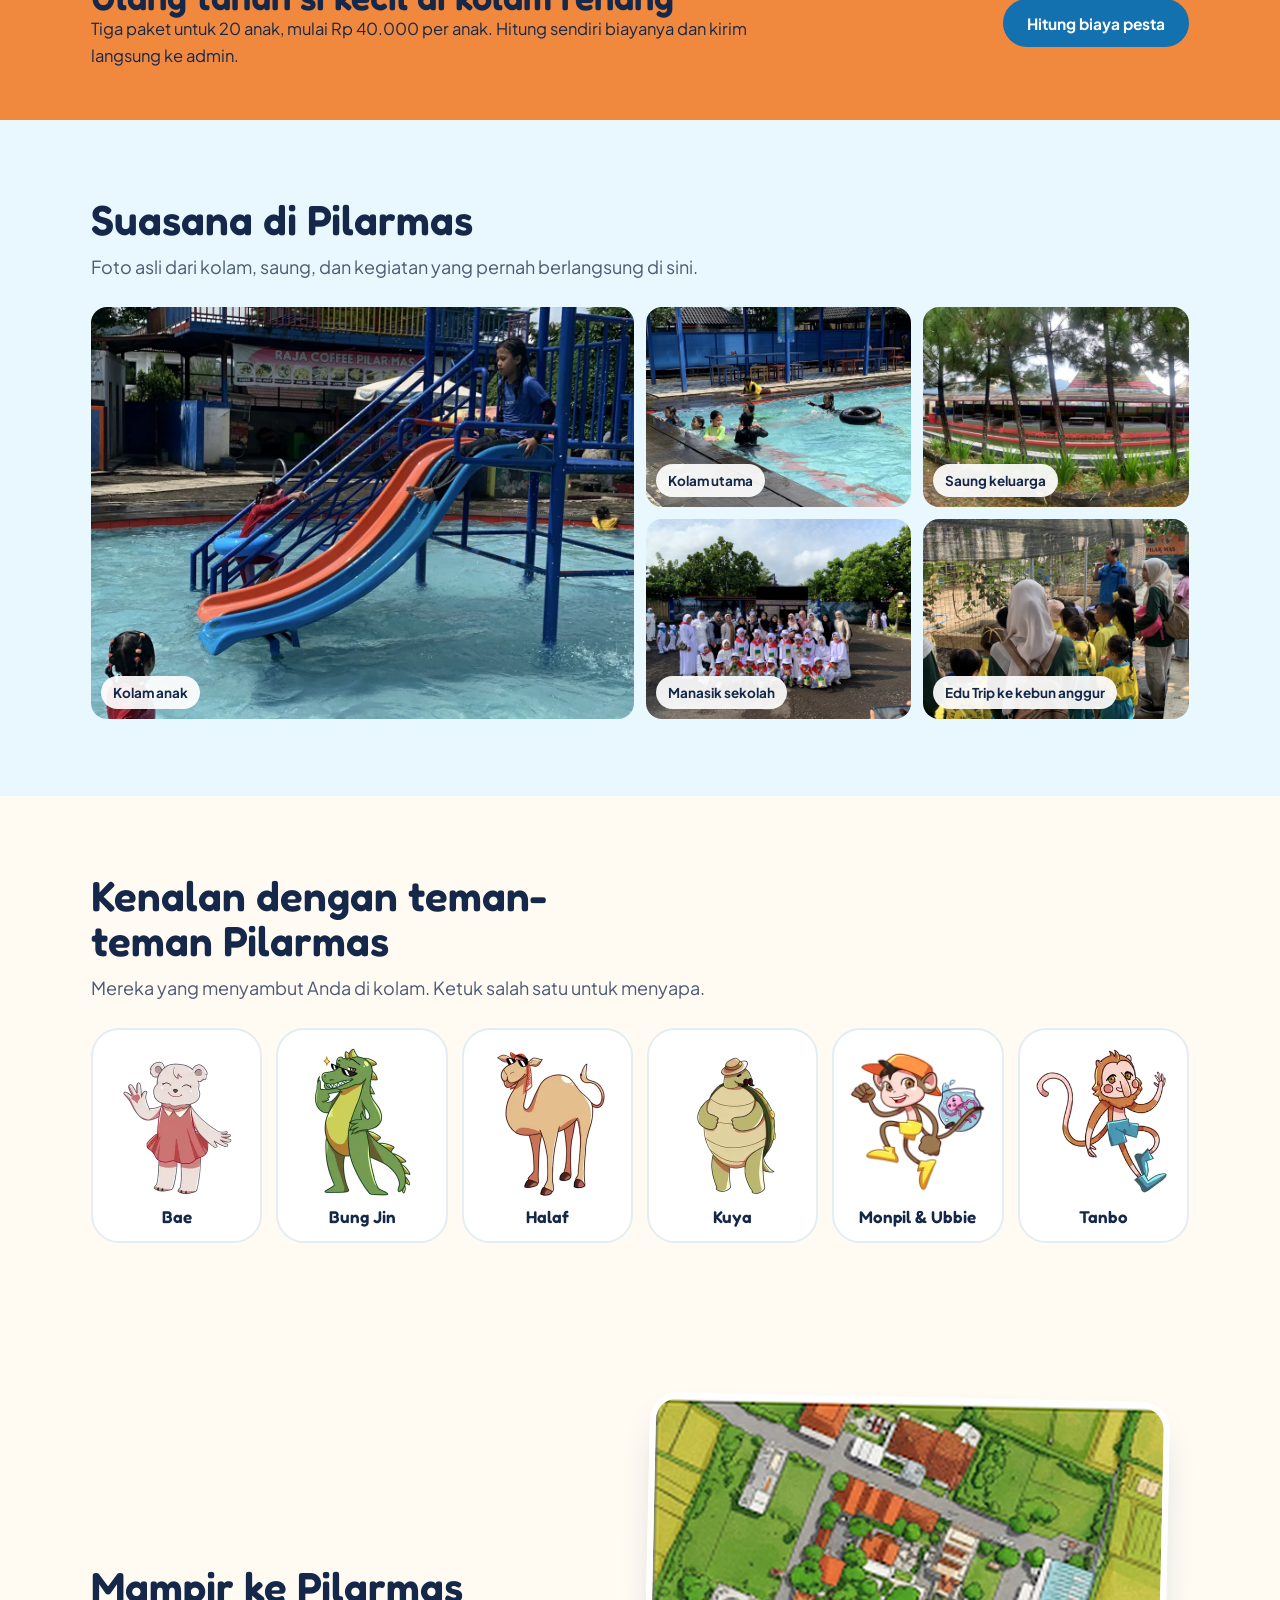
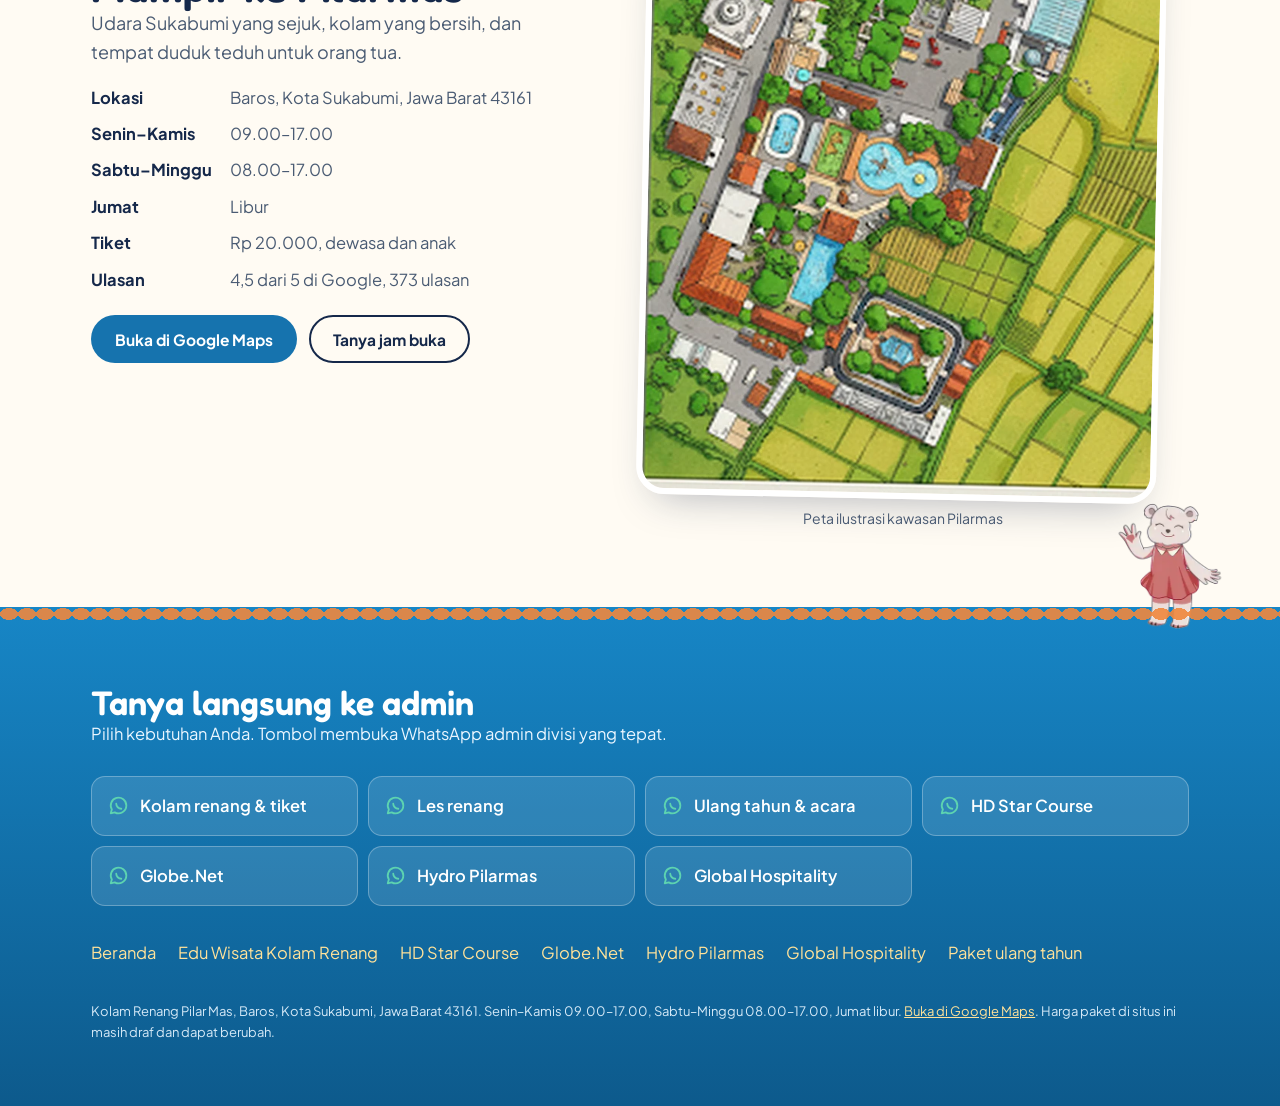
==== commit 32d3d7e2: "Monpil, Bung Jin, dan Halaf ikut bergerak (animasi dari gambar asli, tanpa AI) Co-Authored-By: Claud" ====
--- a/index.html
+++ b/index.html
@@ -38,7 +38,7 @@
     <div class="cta"><a class="btn wa" href="#cari">Cari program</a><a class="btn ghost" href="ulang-tahun.html">Lihat paket ulang tahun</a></div>
     <ul class="facts"><li>Rating 4,5 di Google</li><li>Jumat libur</li><li>Tiket Rp 20.000</li><li>Kolam anak dan dewasa</li></ul>
   </div>
-  <div class="scene mascot"><img class="char hero-char" src="assets/char-monpil.webp" alt="Monpil &amp; Ubbie, karakter Pilarmas" width="508" height="520" loading="lazy"><span class="splash" aria-hidden="true"></span><img src="assets/logo-pilarmas.webp" alt="Logo Pilarmas Kolam Renang Keluarga: pulau dengan pohon kelapa dan hammock di tengah air" width="1100" height="568"></div>
+  <div class="scene mascot"><img class="char hero-char" src="assets/anim-monpil.webp" data-still="assets/char-monpil.webp" alt="Monpil &amp; Ubbie, karakter Pilarmas" width="300" height="298" loading="lazy"><span class="splash" aria-hidden="true"></span><img src="assets/logo-pilarmas.webp" alt="Logo Pilarmas Kolam Renang Keluarga: pulau dengan pohon kelapa dan hammock di tengah air" width="1100" height="568"></div>
 </div></section>
 <div class="rope"></div>
 <section class="band finder" id="cari"><div class="wrap">
@@ -47,7 +47,7 @@
   <div class="guide"><img class="char " id="guideChar" src="assets/anim-bae.webp" data-still="assets/char-bae.webp" alt="Bae, karakter Pilarmas" width="254" height="300" loading="lazy"><p class="bubble" aria-live="polite"><b id="guideName">Bae</b><span id="bubble">Halo, aku Bae! Pilih untuk siapa programnya, nanti teman-temanku yang menunjukkan.</span></p></div>
   <div class="chips" role="group" aria-label="Saring program"><button class="chip" data-f="semua" aria-pressed="false">Semua</button><button class="chip" data-f="anak" aria-pressed="false">Untuk anak</button><button class="chip" data-f="keluarga" aria-pressed="false">Keluarga</button><button class="chip" data-f="sekolah" aria-pressed="false">Sekolah</button><button class="chip" data-f="komunitas" aria-pressed="false">Komunitas &amp; kantor</button><button class="chip" data-f="dewasa" aria-pressed="false">Dewasa</button><button class="chip" data-f="rumah" aria-pressed="false">Rumah &amp; usaha</button><button class="chip" data-f="karier" aria-pressed="false">Karier</button></div>
   <p class="count" id="count" aria-live="polite"></p>
-  <div class="grid"><a class="tile t-f" data-for="anak" href="edu-wisata.html#les" style="--c:#1E9DB0"><span class="tpic"><img src="assets/foto-kolam-anak.webp" alt="" loading="lazy"><span class="ttag">Paling dicari</span><span class="div">Edu Wisata</span></span><span class="tbody"><h3>Les renang anak</h3><p>Kelas per level dari usia 3 tahun, ada sertifikat naik level.</p><span class="tfoot"><span class="price">Mulai Rp 250.000/bulan</span><span class="more">Lihat <svg viewBox="0 0 24 24" fill="none" stroke="currentColor" stroke-width="2.5" stroke-linecap="round" stroke-linejoin="round" aria-hidden="true"><path d="M5 12h14M13 6l6 6-6 6"/></svg></span></span></span></a><a class="tile t-f" data-for="anak keluarga" href="ulang-tahun.html" style="--c:#1E9DB0"><span class="tpic"><img src="assets/foto-kolam-perosotan.webp" alt="" loading="lazy"><span class="ttag">Favorit keluarga</span><span class="div">Edu Wisata</span></span><span class="tbody"><h3>Paket ulang tahun</h3><p>Pesta di kolam untuk 20 anak, sudah termasuk dekor, snack, dan MC.</p><span class="tfoot"><span class="price">Mulai Rp 40.000/anak</span><span class="more">Lihat <svg viewBox="0 0 24 24" fill="none" stroke="currentColor" stroke-width="2.5" stroke-linecap="round" stroke-linejoin="round" aria-hidden="true"><path d="M5 12h14M13 6l6 6-6 6"/></svg></span></span></span></a><a class="tile t-f" data-for="keluarga anak" href="edu-wisata.html#tiket" style="--c:#1E9DB0"><span class="tpic"><img src="assets/foto-kolam-utama.webp" alt="" loading="lazy"><span class="div">Edu Wisata</span></span><span class="tbody"><h3>Tiket renang harian</h3><p>Kolam dewasa dan kolam anak, buka Sabtu sampai Kamis.</p><span class="tfoot"><span class="price">Rp 20.000, dewasa dan anak</span><span class="more">Lihat <svg viewBox="0 0 24 24" fill="none" stroke="currentColor" stroke-width="2.5" stroke-linecap="round" stroke-linejoin="round" aria-hidden="true"><path d="M5 12h14M13 6l6 6-6 6"/></svg></span></span></span></a><a class="tile t-c" data-for="keluarga" href="edu-wisata.html#tiket" style="--c:#1E9DB0"><span class="tpic"><img class="tchar" src="assets/anim-kuya.webp" data-still="assets/char-kuya.webp" alt="" loading="lazy"><span class="ttag">Lebih hemat</span><span class="div">Edu Wisata</span></span><span class="tbody"><h3>Kartu langganan 10x</h3><p>Bayar 8 kali, berenang 10 kali. Berlaku 3 bulan.</p><span class="tfoot"><span class="price">Hemat 2 tiket</span><span class="more">Lihat <svg viewBox="0 0 24 24" fill="none" stroke="currentColor" stroke-width="2.5" stroke-linecap="round" stroke-linejoin="round" aria-hidden="true"><path d="M5 12h14M13 6l6 6-6 6"/></svg></span></span></span></a><a class="tile t-f" data-for="keluarga komunitas" href="edu-wisata.html#arisan" style="--c:#1E9DB0"><span class="tpic"><img src="assets/foto-saung.webp" alt="" loading="lazy"><span class="div">Edu Wisata</span></span><span class="tbody"><h3>Arisan santai</h3><p>Gazebo 3 jam di hari kerja, mama ngobrol, anak berenang.</p><span class="tfoot"><span class="price">Rp 45.000/orang</span><span class="more">Lihat <svg viewBox="0 0 24 24" fill="none" stroke="currentColor" stroke-width="2.5" stroke-linecap="round" stroke-linejoin="round" aria-hidden="true"><path d="M5 12h14M13 6l6 6-6 6"/></svg></span></span></span></a><a class="tile t-f" data-for="keluarga" href="edu-wisata.html#arisan" style="--c:#1E9DB0"><span class="tpic"><img src="assets/foto-saung-bambu.webp" alt="" loading="lazy"><span class="div">Edu Wisata</span></span><span class="tbody"><h3>Kumpul keluarga besar</h3><p>Area semi-privat, prasmanan, dan renang untuk semua.</p><span class="tfoot"><span class="price">Mulai Rp 75.000/orang</span><span class="more">Lihat <svg viewBox="0 0 24 24" fill="none" stroke="currentColor" stroke-width="2.5" stroke-linecap="round" stroke-linejoin="round" aria-hidden="true"><path d="M5 12h14M13 6l6 6-6 6"/></svg></span></span></span></a><a class="tile t-f" data-for="komunitas" href="edu-wisata.html#komunitas" style="--c:#1E9DB0"><span class="tpic"><img src="assets/foto-kegiatan-saung.webp" alt="" loading="lazy"><span class="div">Edu Wisata</span></span><span class="tbody"><h3>Family gathering kantor</h3><p>Lomba air, doorprize, dan prasmanan untuk karyawan dan keluarganya.</p><span class="tfoot"><span class="price">Mulai Rp 75.000/orang</span><span class="more">Lihat <svg viewBox="0 0 24 24" fill="none" stroke="currentColor" stroke-width="2.5" stroke-linecap="round" stroke-linejoin="round" aria-hidden="true"><path d="M5 12h14M13 6l6 6-6 6"/></svg></span></span></span></a><a class="tile t-f" data-for="sekolah anak" href="edu-wisata.html#sekolah" style="--c:#1E9DB0"><span class="tpic"><img src="assets/foto-edu-trip.webp" alt="" loading="lazy"><span class="div">Edu Wisata</span></span><span class="tbody"><h3>Edu Trip sekolah</h3><p>Tiga pos belajar: renang, air bersih, dan bahasa Inggris.</p><span class="tfoot"><span class="price">Mulai Rp 45.000/siswa</span><span class="more">Lihat <svg viewBox="0 0 24 24" fill="none" stroke="currentColor" stroke-width="2.5" stroke-linecap="round" stroke-linejoin="round" aria-hidden="true"><path d="M5 12h14M13 6l6 6-6 6"/></svg></span></span></span></a><a class="tile t-c" data-for="sekolah" href="edu-wisata.html#les" style="--c:#1E9DB0"><span class="tpic"><img class="tchar" src="assets/char-halaf.webp" alt="" loading="lazy"><span class="div">Edu Wisata</span></span><span class="tbody"><h3>Renang PJOK sekolah</h3><p>Pelajaran renang untuk SD dan SMP, kontrak per semester.</p><span class="tfoot"><span class="price">Mulai Rp 15.000/siswa</span><span class="more">Lihat <svg viewBox="0 0 24 24" fill="none" stroke="currentColor" stroke-width="2.5" stroke-linecap="round" stroke-linejoin="round" aria-hidden="true"><path d="M5 12h14M13 6l6 6-6 6"/></svg></span></span></span></a><a class="tile t-c" data-for="dewasa" href="edu-wisata.html#les" style="--c:#1E9DB0"><span class="tpic"><img class="tchar" src="assets/char-monpil.webp" alt="" loading="lazy"><span class="div">Edu Wisata</span></span><span class="tbody"><h3>Dewasa &amp; kelas wanita</h3><p>Belajar berenang dari nol, ada kelas dengan pelatih wanita.</p><span class="tfoot"><span class="price">Mulai Rp 300.000/bulan</span><span class="more">Lihat <svg viewBox="0 0 24 24" fill="none" stroke="currentColor" stroke-width="2.5" stroke-linecap="round" stroke-linejoin="round" aria-hidden="true"><path d="M5 12h14M13 6l6 6-6 6"/></svg></span></span></span></a><a class="tile t-f" data-for="anak" href="hd-star.html#kelas" style="--c:#B68A4A"><span class="tpic"><img src="assets/foto-spelling-bee.webp" alt="" loading="lazy"><span class="div">HD Star</span></span><span class="tbody"><h3>Les bahasa Inggris</h3><p>Kelas Kids, Juniors, dan Teens dengan banyak praktik bicara.</p><span class="tfoot"><span class="price">Tanya biaya</span><span class="more">Lihat <svg viewBox="0 0 24 24" fill="none" stroke="currentColor" stroke-width="2.5" stroke-linecap="round" stroke-linejoin="round" aria-hidden="true"><path d="M5 12h14M13 6l6 6-6 6"/></svg></span></span></span></a><a class="tile t-c" data-for="anak sekolah" href="edu-wisata.html#musiman" style="--c:#B68A4A"><span class="tpic"><img class="tchar" src="assets/anim-tanbo.webp" data-still="assets/char-tanbo.webp" alt="" loading="lazy"><span class="ttag">Libur sekolah</span><span class="div">HD Star + Edu Wisata</span></span><span class="tbody"><h3>Splash &amp; Speak Camp</h3><p>Camp libur sekolah: renang pagi dan bahasa Inggris.</p><span class="tfoot"><span class="price">Mulai Rp 350.000/anak</span><span class="more">Lihat <svg viewBox="0 0 24 24" fill="none" stroke="currentColor" stroke-width="2.5" stroke-linecap="round" stroke-linejoin="round" aria-hidden="true"><path d="M5 12h14M13 6l6 6-6 6"/></svg></span></span></span></a><a class="tile t-c" data-for="rumah" href="globe-net.html#rumah" style="--c:#3B6FB6"><span class="tpic"><img class="tchar" src="assets/char-bungjin.webp" alt="" loading="lazy"><span class="div">Globe.Net</span></span><span class="tbody"><h3>Internet rumah</h3><p>Pilih kecepatan sesuai jumlah perangkat di rumah.</p><span class="tfoot"><span class="price">Tanya paket</span><span class="more">Lihat <svg viewBox="0 0 24 24" fill="none" stroke="currentColor" stroke-width="2.5" stroke-linecap="round" stroke-linejoin="round" aria-hidden="true"><path d="M5 12h14M13 6l6 6-6 6"/></svg></span></span></span></a><a class="tile t-l" data-for="rumah komunitas sekolah" href="globe-net.html#usaha" style="--c:#3B6FB6"><span class="tpic"><img class="tlogo" src="assets/logo-globenet.webp" alt="" loading="lazy"><span class="div">Globe.Net</span></span><span class="tbody"><h3>Internet usaha</h3><p>Untuk warung, UMKM, kantor, dan sekolah.</p><span class="tfoot"><span class="price">Tanya paket</span><span class="more">Lihat <svg viewBox="0 0 24 24" fill="none" stroke="currentColor" stroke-width="2.5" stroke-linecap="round" stroke-linejoin="round" aria-hidden="true"><path d="M5 12h14M13 6l6 6-6 6"/></svg></span></span></span></a><a class="tile t-c" data-for="rumah" href="hydro.html#layanan" style="--c:#2FA58A"><span class="tpic"><img class="tchar" src="assets/anim-bae.webp" data-still="assets/char-bae.webp" alt="" loading="lazy"><span class="div">Hydro</span></span><span class="tbody"><h3>Galon antar &amp; langganan</h3><p>Air minum diantar, bisa jadwal tetap setiap minggu.</p><span class="tfoot"><span class="price">Tanya harga</span><span class="more">Lihat <svg viewBox="0 0 24 24" fill="none" stroke="currentColor" stroke-width="2.5" stroke-linecap="round" stroke-linejoin="round" aria-hidden="true"><path d="M5 12h14M13 6l6 6-6 6"/></svg></span></span></span></a><a class="tile t-l" data-for="dewasa karier" href="global-hospitality.html#program" style="--c:#7A5C9E"><span class="tpic"><img class="tlogo" src="assets/logo-gh.webp" alt="" loading="lazy"><span class="div">Global Hospitality</span></span><span class="tbody"><h3>Pelatihan perhotelan</h3><p>Siapkan karier di hotel, dalam dan luar negeri.</p><span class="tfoot"><span class="price">Tanya program</span><span class="more">Lihat <svg viewBox="0 0 24 24" fill="none" stroke="currentColor" stroke-width="2.5" stroke-linecap="round" stroke-linejoin="round" aria-hidden="true"><path d="M5 12h14M13 6l6 6-6 6"/></svg></span></span></span></a></div>
+  <div class="grid"><a class="tile t-f" data-for="anak" href="edu-wisata.html#les" style="--c:#1E9DB0"><span class="tpic"><img src="assets/foto-kolam-anak.webp" alt="" loading="lazy"><span class="ttag">Paling dicari</span><span class="div">Edu Wisata</span></span><span class="tbody"><h3>Les renang anak</h3><p>Kelas per level dari usia 3 tahun, ada sertifikat naik level.</p><span class="tfoot"><span class="price">Mulai Rp 250.000/bulan</span><span class="more">Lihat <svg viewBox="0 0 24 24" fill="none" stroke="currentColor" stroke-width="2.5" stroke-linecap="round" stroke-linejoin="round" aria-hidden="true"><path d="M5 12h14M13 6l6 6-6 6"/></svg></span></span></span></a><a class="tile t-f" data-for="anak keluarga" href="ulang-tahun.html" style="--c:#1E9DB0"><span class="tpic"><img src="assets/foto-kolam-perosotan.webp" alt="" loading="lazy"><span class="ttag">Favorit keluarga</span><span class="div">Edu Wisata</span></span><span class="tbody"><h3>Paket ulang tahun</h3><p>Pesta di kolam untuk 20 anak, sudah termasuk dekor, snack, dan MC.</p><span class="tfoot"><span class="price">Mulai Rp 40.000/anak</span><span class="more">Lihat <svg viewBox="0 0 24 24" fill="none" stroke="currentColor" stroke-width="2.5" stroke-linecap="round" stroke-linejoin="round" aria-hidden="true"><path d="M5 12h14M13 6l6 6-6 6"/></svg></span></span></span></a><a class="tile t-f" data-for="keluarga anak" href="edu-wisata.html#tiket" style="--c:#1E9DB0"><span class="tpic"><img src="assets/foto-kolam-utama.webp" alt="" loading="lazy"><span class="div">Edu Wisata</span></span><span class="tbody"><h3>Tiket renang harian</h3><p>Kolam dewasa dan kolam anak, buka Sabtu sampai Kamis.</p><span class="tfoot"><span class="price">Rp 20.000, dewasa dan anak</span><span class="more">Lihat <svg viewBox="0 0 24 24" fill="none" stroke="currentColor" stroke-width="2.5" stroke-linecap="round" stroke-linejoin="round" aria-hidden="true"><path d="M5 12h14M13 6l6 6-6 6"/></svg></span></span></span></a><a class="tile t-c" data-for="keluarga" href="edu-wisata.html#tiket" style="--c:#1E9DB0"><span class="tpic"><img class="tchar" src="assets/anim-kuya.webp" data-still="assets/char-kuya.webp" alt="" loading="lazy"><span class="ttag">Lebih hemat</span><span class="div">Edu Wisata</span></span><span class="tbody"><h3>Kartu langganan 10x</h3><p>Bayar 8 kali, berenang 10 kali. Berlaku 3 bulan.</p><span class="tfoot"><span class="price">Hemat 2 tiket</span><span class="more">Lihat <svg viewBox="0 0 24 24" fill="none" stroke="currentColor" stroke-width="2.5" stroke-linecap="round" stroke-linejoin="round" aria-hidden="true"><path d="M5 12h14M13 6l6 6-6 6"/></svg></span></span></span></a><a class="tile t-f" data-for="keluarga komunitas" href="edu-wisata.html#arisan" style="--c:#1E9DB0"><span class="tpic"><img src="assets/foto-saung.webp" alt="" loading="lazy"><span class="div">Edu Wisata</span></span><span class="tbody"><h3>Arisan santai</h3><p>Gazebo 3 jam di hari kerja, mama ngobrol, anak berenang.</p><span class="tfoot"><span class="price">Rp 45.000/orang</span><span class="more">Lihat <svg viewBox="0 0 24 24" fill="none" stroke="currentColor" stroke-width="2.5" stroke-linecap="round" stroke-linejoin="round" aria-hidden="true"><path d="M5 12h14M13 6l6 6-6 6"/></svg></span></span></span></a><a class="tile t-f" data-for="keluarga" href="edu-wisata.html#arisan" style="--c:#1E9DB0"><span class="tpic"><img src="assets/foto-saung-bambu.webp" alt="" loading="lazy"><span class="div">Edu Wisata</span></span><span class="tbody"><h3>Kumpul keluarga besar</h3><p>Area semi-privat, prasmanan, dan renang untuk semua.</p><span class="tfoot"><span class="price">Mulai Rp 75.000/orang</span><span class="more">Lihat <svg viewBox="0 0 24 24" fill="none" stroke="currentColor" stroke-width="2.5" stroke-linecap="round" stroke-linejoin="round" aria-hidden="true"><path d="M5 12h14M13 6l6 6-6 6"/></svg></span></span></span></a><a class="tile t-f" data-for="komunitas" href="edu-wisata.html#komunitas" style="--c:#1E9DB0"><span class="tpic"><img src="assets/foto-kegiatan-saung.webp" alt="" loading="lazy"><span class="div">Edu Wisata</span></span><span class="tbody"><h3>Family gathering kantor</h3><p>Lomba air, doorprize, dan prasmanan untuk karyawan dan keluarganya.</p><span class="tfoot"><span class="price">Mulai Rp 75.000/orang</span><span class="more">Lihat <svg viewBox="0 0 24 24" fill="none" stroke="currentColor" stroke-width="2.5" stroke-linecap="round" stroke-linejoin="round" aria-hidden="true"><path d="M5 12h14M13 6l6 6-6 6"/></svg></span></span></span></a><a class="tile t-f" data-for="sekolah anak" href="edu-wisata.html#sekolah" style="--c:#1E9DB0"><span class="tpic"><img src="assets/foto-edu-trip.webp" alt="" loading="lazy"><span class="div">Edu Wisata</span></span><span class="tbody"><h3>Edu Trip sekolah</h3><p>Tiga pos belajar: renang, air bersih, dan bahasa Inggris.</p><span class="tfoot"><span class="price">Mulai Rp 45.000/siswa</span><span class="more">Lihat <svg viewBox="0 0 24 24" fill="none" stroke="currentColor" stroke-width="2.5" stroke-linecap="round" stroke-linejoin="round" aria-hidden="true"><path d="M5 12h14M13 6l6 6-6 6"/></svg></span></span></span></a><a class="tile t-c" data-for="sekolah" href="edu-wisata.html#les" style="--c:#1E9DB0"><span class="tpic"><img class="tchar" src="assets/anim-halaf.webp" data-still="assets/char-halaf.webp" alt="" loading="lazy"><span class="div">Edu Wisata</span></span><span class="tbody"><h3>Renang PJOK sekolah</h3><p>Pelajaran renang untuk SD dan SMP, kontrak per semester.</p><span class="tfoot"><span class="price">Mulai Rp 15.000/siswa</span><span class="more">Lihat <svg viewBox="0 0 24 24" fill="none" stroke="currentColor" stroke-width="2.5" stroke-linecap="round" stroke-linejoin="round" aria-hidden="true"><path d="M5 12h14M13 6l6 6-6 6"/></svg></span></span></span></a><a class="tile t-c" data-for="dewasa" href="edu-wisata.html#les" style="--c:#1E9DB0"><span class="tpic"><img class="tchar" src="assets/anim-monpil.webp" data-still="assets/char-monpil.webp" alt="" loading="lazy"><span class="div">Edu Wisata</span></span><span class="tbody"><h3>Dewasa &amp; kelas wanita</h3><p>Belajar berenang dari nol, ada kelas dengan pelatih wanita.</p><span class="tfoot"><span class="price">Mulai Rp 300.000/bulan</span><span class="more">Lihat <svg viewBox="0 0 24 24" fill="none" stroke="currentColor" stroke-width="2.5" stroke-linecap="round" stroke-linejoin="round" aria-hidden="true"><path d="M5 12h14M13 6l6 6-6 6"/></svg></span></span></span></a><a class="tile t-f" data-for="anak" href="hd-star.html#kelas" style="--c:#B68A4A"><span class="tpic"><img src="assets/foto-spelling-bee.webp" alt="" loading="lazy"><span class="div">HD Star</span></span><span class="tbody"><h3>Les bahasa Inggris</h3><p>Kelas Kids, Juniors, dan Teens dengan banyak praktik bicara.</p><span class="tfoot"><span class="price">Tanya biaya</span><span class="more">Lihat <svg viewBox="0 0 24 24" fill="none" stroke="currentColor" stroke-width="2.5" stroke-linecap="round" stroke-linejoin="round" aria-hidden="true"><path d="M5 12h14M13 6l6 6-6 6"/></svg></span></span></span></a><a class="tile t-c" data-for="anak sekolah" href="edu-wisata.html#musiman" style="--c:#B68A4A"><span class="tpic"><img class="tchar" src="assets/anim-tanbo.webp" data-still="assets/char-tanbo.webp" alt="" loading="lazy"><span class="ttag">Libur sekolah</span><span class="div">HD Star + Edu Wisata</span></span><span class="tbody"><h3>Splash &amp; Speak Camp</h3><p>Camp libur sekolah: renang pagi dan bahasa Inggris.</p><span class="tfoot"><span class="price">Mulai Rp 350.000/anak</span><span class="more">Lihat <svg viewBox="0 0 24 24" fill="none" stroke="currentColor" stroke-width="2.5" stroke-linecap="round" stroke-linejoin="round" aria-hidden="true"><path d="M5 12h14M13 6l6 6-6 6"/></svg></span></span></span></a><a class="tile t-c" data-for="rumah" href="globe-net.html#rumah" style="--c:#3B6FB6"><span class="tpic"><img class="tchar" src="assets/anim-bungjin.webp" data-still="assets/char-bungjin.webp" alt="" loading="lazy"><span class="div">Globe.Net</span></span><span class="tbody"><h3>Internet rumah</h3><p>Pilih kecepatan sesuai jumlah perangkat di rumah.</p><span class="tfoot"><span class="price">Tanya paket</span><span class="more">Lihat <svg viewBox="0 0 24 24" fill="none" stroke="currentColor" stroke-width="2.5" stroke-linecap="round" stroke-linejoin="round" aria-hidden="true"><path d="M5 12h14M13 6l6 6-6 6"/></svg></span></span></span></a><a class="tile t-l" data-for="rumah komunitas sekolah" href="globe-net.html#usaha" style="--c:#3B6FB6"><span class="tpic"><img class="tlogo" src="assets/logo-globenet.webp" alt="" loading="lazy"><span class="div">Globe.Net</span></span><span class="tbody"><h3>Internet usaha</h3><p>Untuk warung, UMKM, kantor, dan sekolah.</p><span class="tfoot"><span class="price">Tanya paket</span><span class="more">Lihat <svg viewBox="0 0 24 24" fill="none" stroke="currentColor" stroke-width="2.5" stroke-linecap="round" stroke-linejoin="round" aria-hidden="true"><path d="M5 12h14M13 6l6 6-6 6"/></svg></span></span></span></a><a class="tile t-c" data-for="rumah" href="hydro.html#layanan" style="--c:#2FA58A"><span class="tpic"><img class="tchar" src="assets/anim-bae.webp" data-still="assets/char-bae.webp" alt="" loading="lazy"><span class="div">Hydro</span></span><span class="tbody"><h3>Galon antar &amp; langganan</h3><p>Air minum diantar, bisa jadwal tetap setiap minggu.</p><span class="tfoot"><span class="price">Tanya harga</span><span class="more">Lihat <svg viewBox="0 0 24 24" fill="none" stroke="currentColor" stroke-width="2.5" stroke-linecap="round" stroke-linejoin="round" aria-hidden="true"><path d="M5 12h14M13 6l6 6-6 6"/></svg></span></span></span></a><a class="tile t-l" data-for="dewasa karier" href="global-hospitality.html#program" style="--c:#7A5C9E"><span class="tpic"><img class="tlogo" src="assets/logo-gh.webp" alt="" loading="lazy"><span class="div">Global Hospitality</span></span><span class="tbody"><h3>Pelatihan perhotelan</h3><p>Siapkan karier di hotel, dalam dan luar negeri.</p><span class="tfoot"><span class="price">Tanya program</span><span class="more">Lihat <svg viewBox="0 0 24 24" fill="none" stroke="currentColor" stroke-width="2.5" stroke-linecap="round" stroke-linejoin="round" aria-hidden="true"><path d="M5 12h14M13 6l6 6-6 6"/></svg></span></span></span></a></div>
 </div></section>
 <section class="band" style="background:var(--water-3)"><div class="wrap">
   <div class="sec-head"><h2>Lima divisi, satu keluarga Pilarmas</h2><p class="lead">Setiap divisi punya halaman sendiri berisi semua programnya.</p></div>
@@ -62,7 +62,7 @@
   </div>
 </div></section><section class="band pals-band" id="teman"><div class="wrap">
   <div class="sec-head"><h2>Kenalan dengan teman-teman Pilarmas</h2><p class="lead">Mereka yang menyambut Anda di kolam. Ketuk salah satu untuk menyapa.</p></div>
-  <div class="pals"><button class="pal" data-hi="Bae"><img class="char " src="assets/anim-bae.webp" data-still="assets/char-bae.webp" alt="" width="254" height="300" loading="lazy"><span>Bae</span></button><button class="pal" data-hi="Bung Jin"><img class="char " src="assets/char-bungjin.webp" alt="" width="347" height="520" loading="lazy"><span>Bung Jin</span></button><button class="pal" data-hi="Halaf"><img class="char " src="assets/char-halaf.webp" alt="" width="390" height="520" loading="lazy"><span>Halaf</span></button><button class="pal" data-hi="Kuya"><img class="char " src="assets/anim-kuya.webp" data-still="assets/char-kuya.webp" alt="" width="180" height="300" loading="lazy"><span>Kuya</span></button><button class="pal" data-hi="Monpil &amp; Ubbie"><img class="char " src="assets/char-monpil.webp" alt="" width="508" height="520" loading="lazy"><span>Monpil &amp; Ubbie</span></button><button class="pal" data-hi="Tanbo"><img class="char " src="assets/anim-tanbo.webp" data-still="assets/char-tanbo.webp" alt="" width="250" height="260" loading="lazy"><span>Tanbo</span></button></div>
+  <div class="pals"><button class="pal" data-hi="Bae"><img class="char " src="assets/anim-bae.webp" data-still="assets/char-bae.webp" alt="" width="254" height="300" loading="lazy"><span>Bae</span></button><button class="pal" data-hi="Bung Jin"><img class="char " src="assets/anim-bungjin.webp" data-still="assets/char-bungjin.webp" alt="" width="210" height="300" loading="lazy"><span>Bung Jin</span></button><button class="pal" data-hi="Halaf"><img class="char " src="assets/anim-halaf.webp" data-still="assets/char-halaf.webp" alt="" width="232" height="300" loading="lazy"><span>Halaf</span></button><button class="pal" data-hi="Kuya"><img class="char " src="assets/anim-kuya.webp" data-still="assets/char-kuya.webp" alt="" width="180" height="300" loading="lazy"><span>Kuya</span></button><button class="pal" data-hi="Monpil &amp; Ubbie"><img class="char " src="assets/anim-monpil.webp" data-still="assets/char-monpil.webp" alt="" width="300" height="298" loading="lazy"><span>Monpil &amp; Ubbie</span></button><button class="pal" data-hi="Tanbo"><img class="char " src="assets/anim-tanbo.webp" data-still="assets/char-tanbo.webp" alt="" width="250" height="260" loading="lazy"><span>Tanbo</span></button></div>
 </div></section><section class="band" id="lokasi"><div class="wrap visit">
   <div><h2>Mampir ke Pilarmas</h2><p class="lead">Udara Sukabumi yang sejuk, kolam yang bersih, dan tempat duduk teduh untuk orang tua.</p>
   <dl><dt>Lokasi</dt><dd>Baros, Kota Sukabumi, Jawa Barat 43161</dd><dt>Senin–Kamis</dt><dd>09.00–17.00</dd><dt>Sabtu–Minggu</dt><dd>08.00–17.00</dd><dt>Jumat</dt><dd>Libur</dd><dt>Tiket</dt><dd>Rp 20.000, dewasa dan anak</dd><dt>Ulasan</dt><dd>4,5 dari 5 di Google, 373 ulasan</dd></dl>
@@ -80,6 +80,6 @@
   </div>
 </footer>
 <dialog class="lb" id="lb" aria-label="Foto kegiatan"><button class="lb-x" type="button" aria-label="Tutup foto">&times;</button><img alt=""><p></p></dialog>
-<script src="assets/app.js?v=6584d79d"></script>
+<script src="assets/app.js?v=4ef3e59c"></script>
 </body>
 </html>
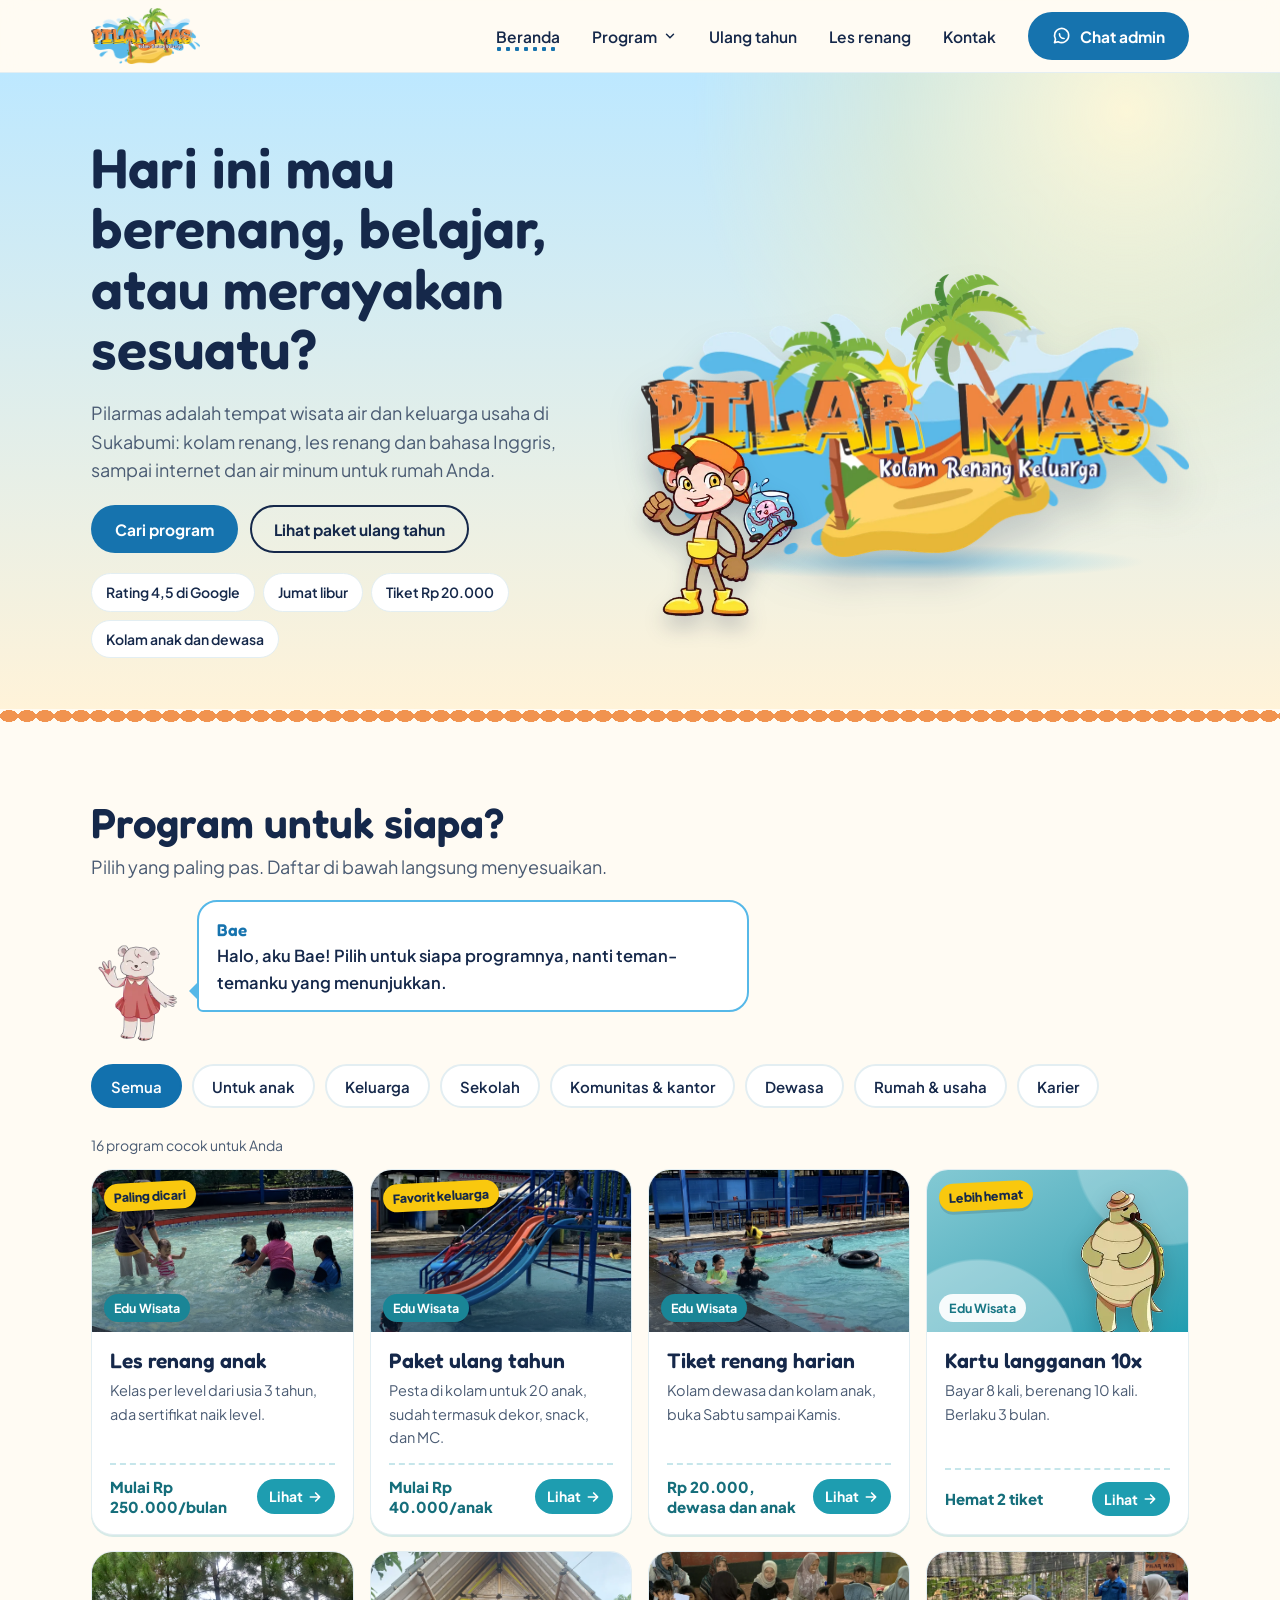
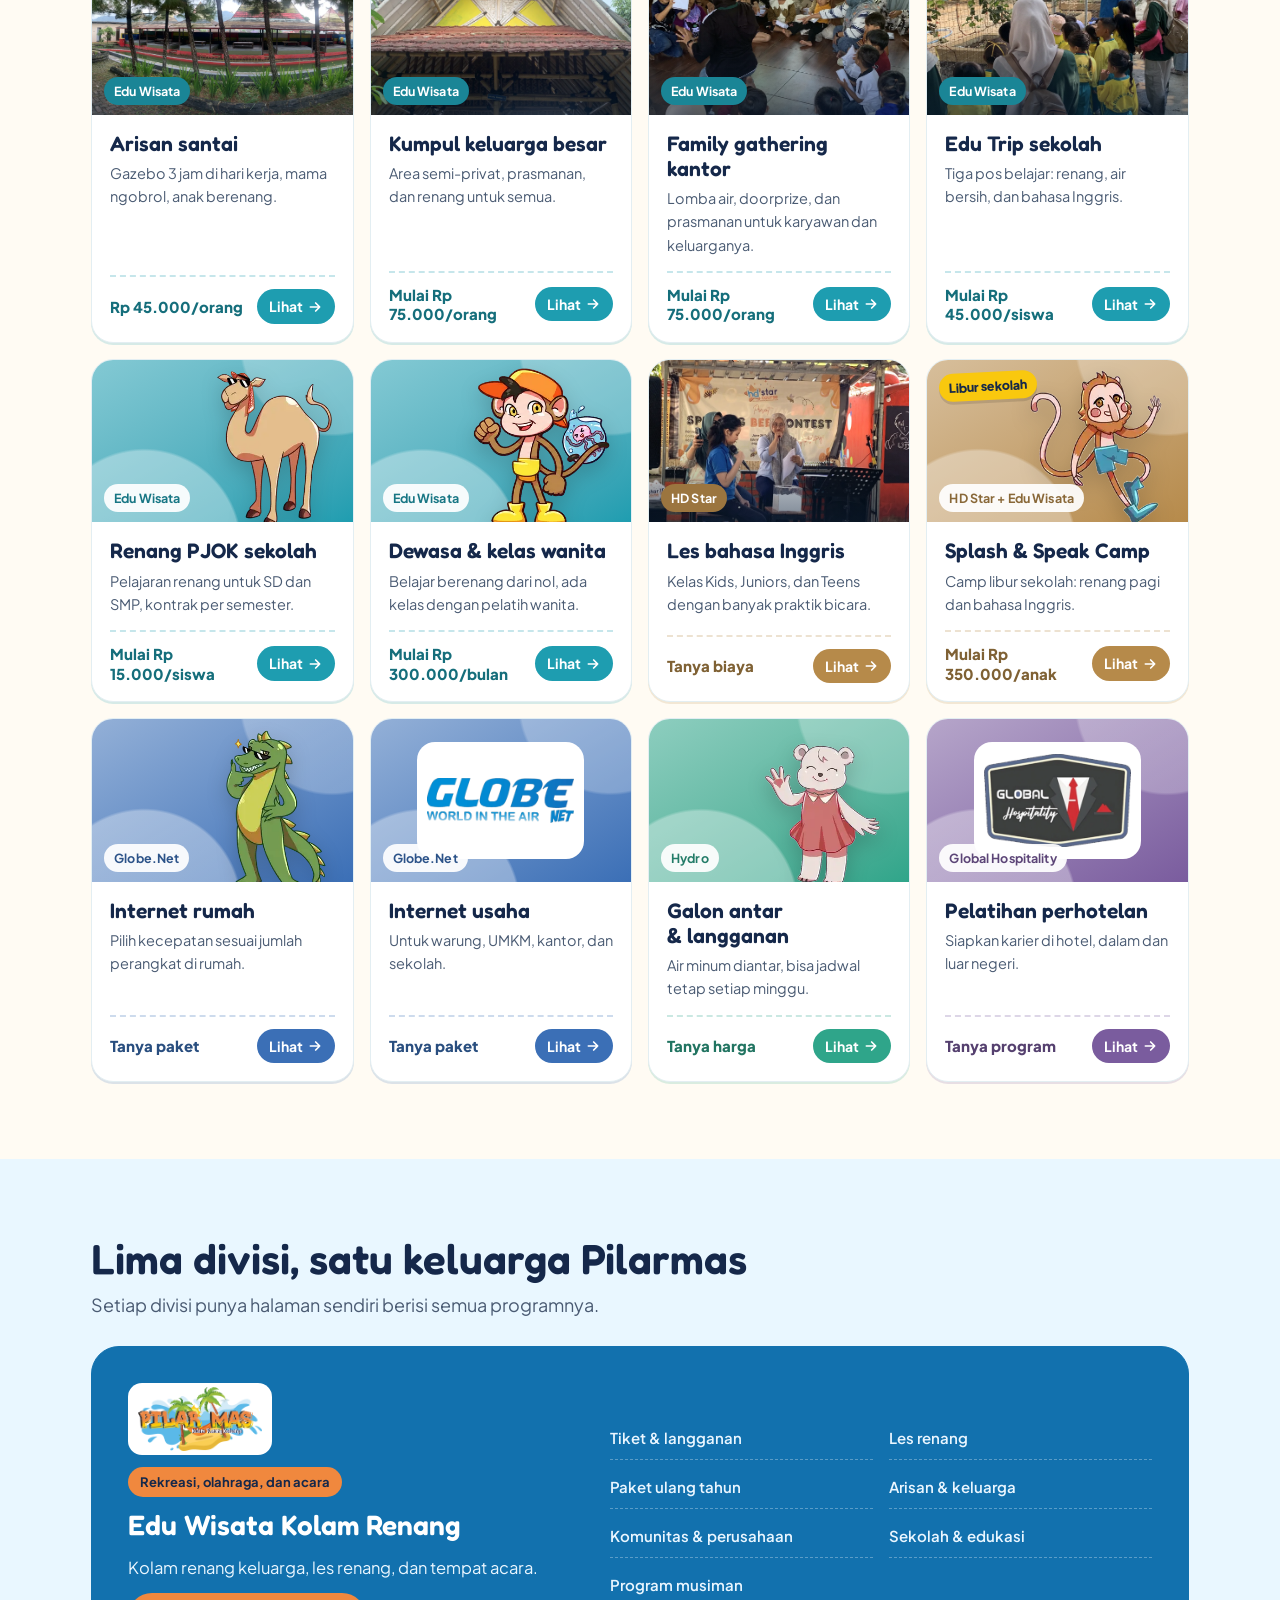
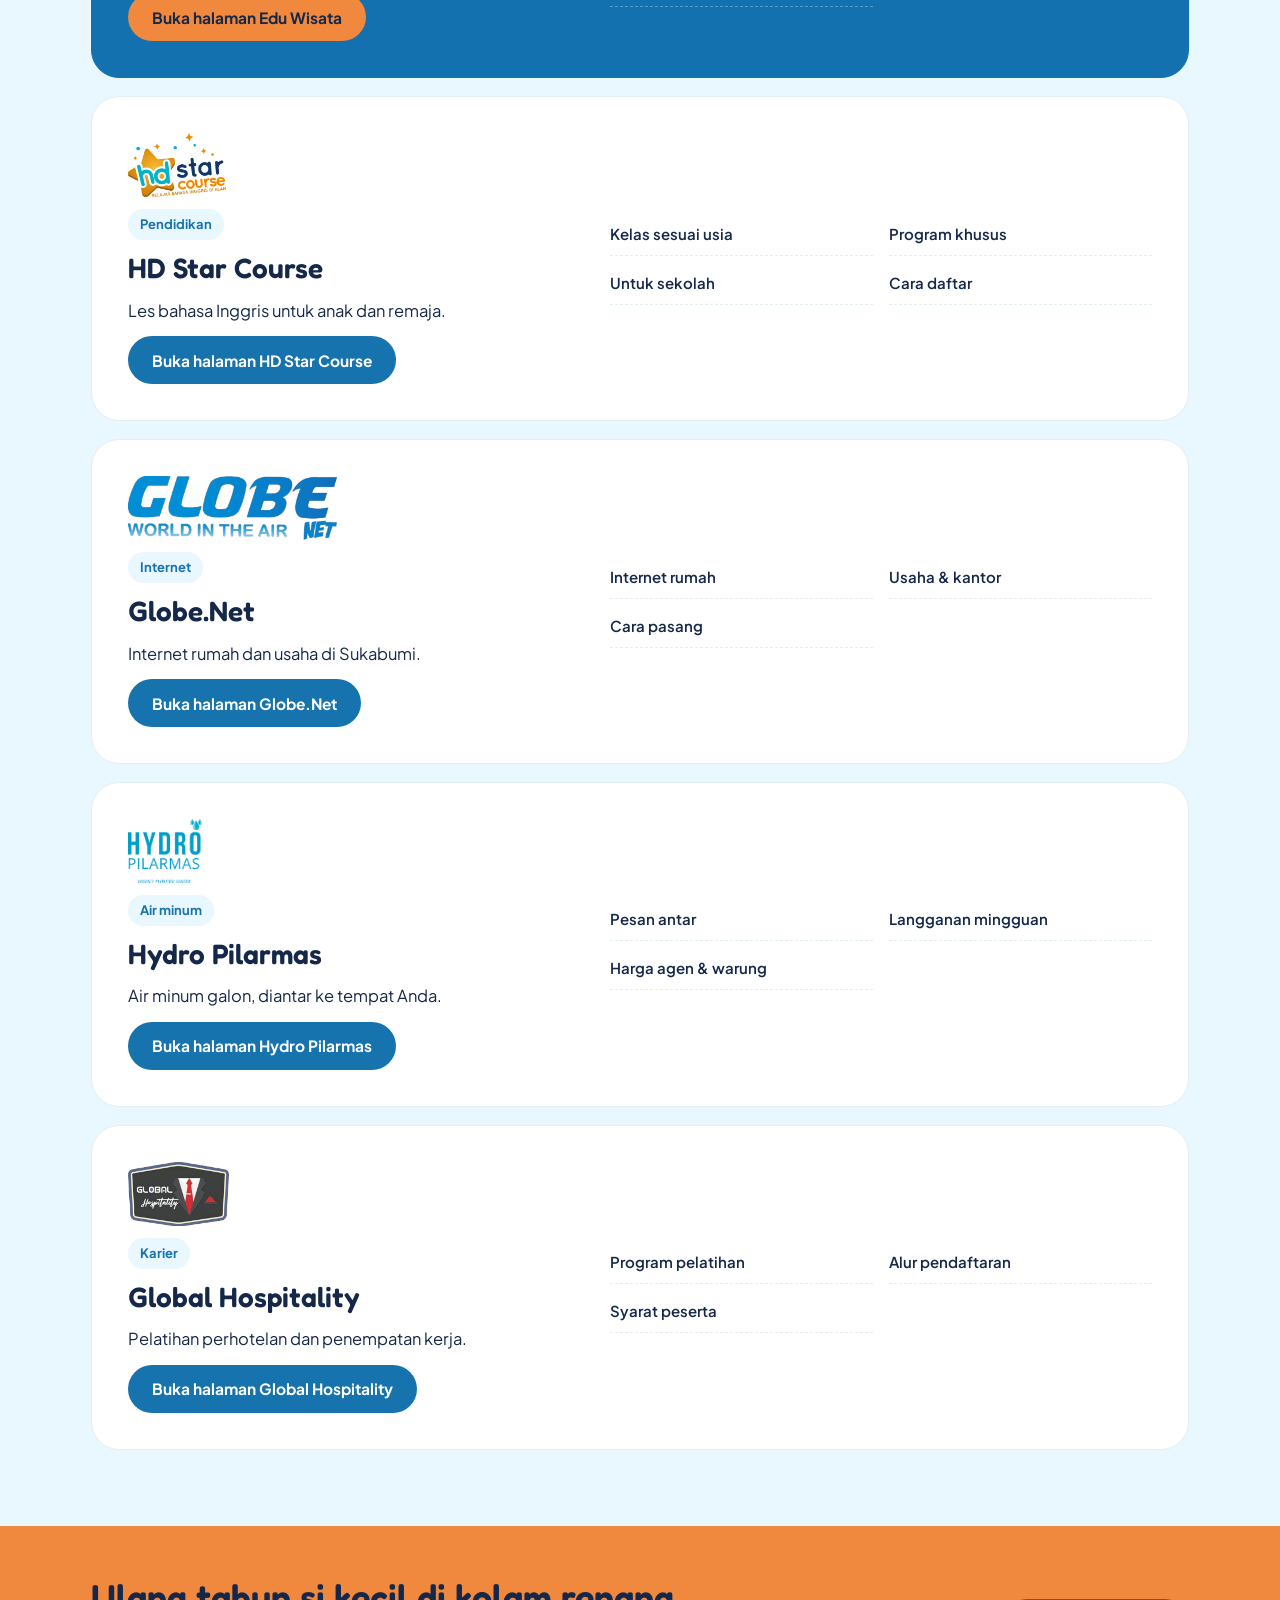
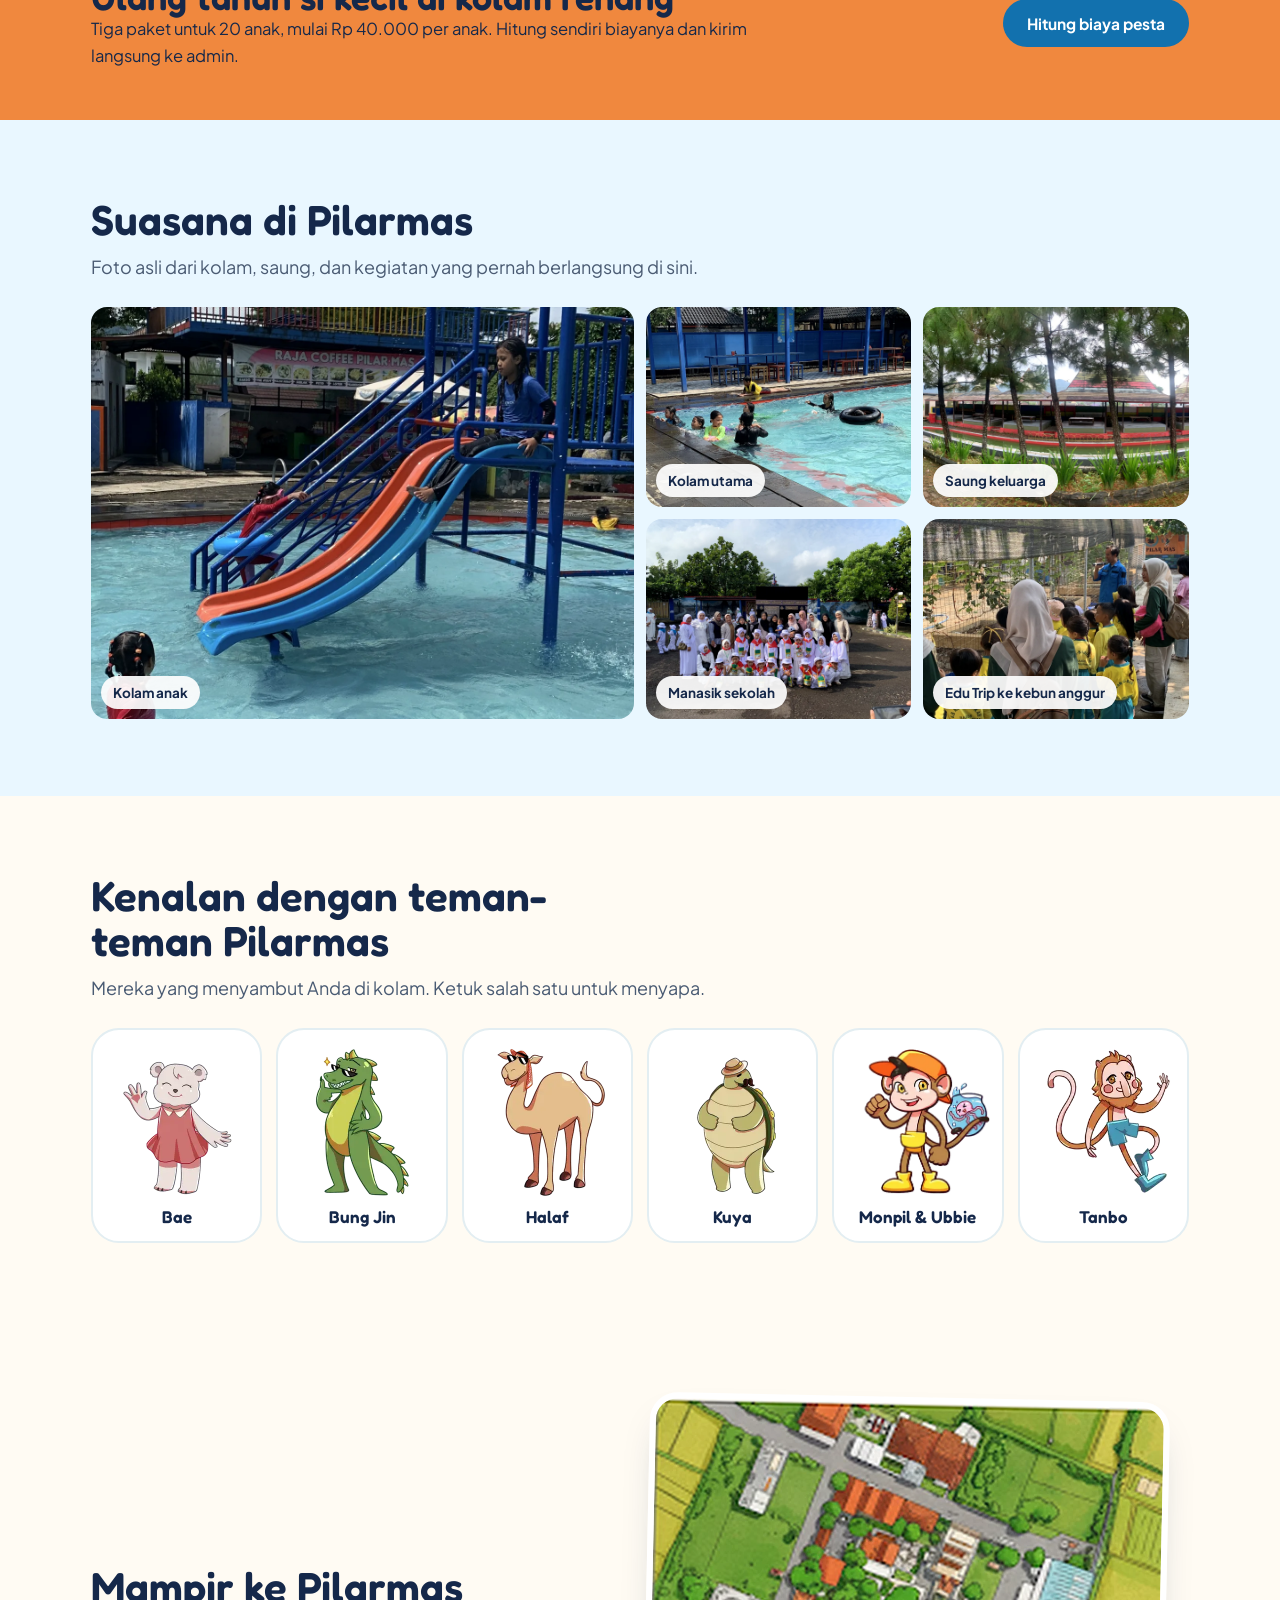
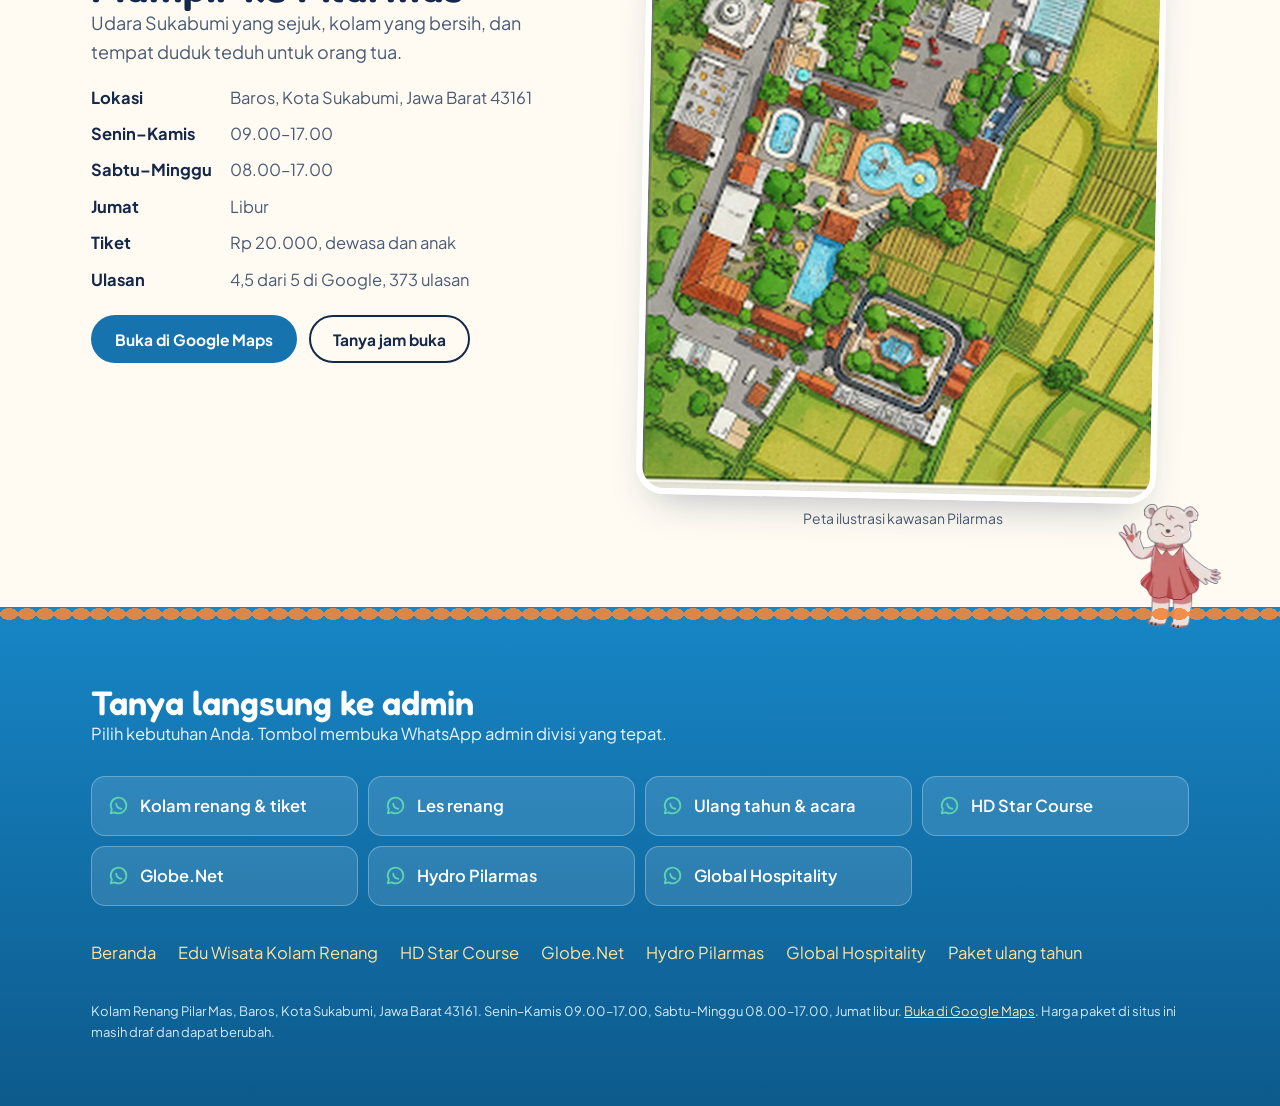
==== commit cf79a3b1: "Monpil versi sprite: melambai di beranda, melompat di halaman ulang tahun, plus animasi lari dan jem" ====
--- a/index.html
+++ b/index.html
@@ -6,7 +6,7 @@
 <title>Pilarmas Sukabumi</title>
 <meta name="description" content="Kolam renang, les renang, paket ulang tahun, les bahasa Inggris, internet, dan air minum dari Pilarmas Sukabumi.">
 <link rel="preconnect" href="https://fonts.googleapis.com"><link rel="preconnect" href="https://fonts.gstatic.com" crossorigin><link href="https://fonts.googleapis.com/css2?family=Fredoka:wght@500;600&family=Plus+Jakarta+Sans:wght@400;500;600;700;800&display=swap" rel="stylesheet">
-<link rel="icon" href="assets/favicon.ico" sizes="any"><link rel="icon" type="image/png" sizes="32x32" href="assets/favicon-32.png"><link rel="apple-touch-icon" href="assets/apple-touch-icon.png"><meta name="theme-color" content="#1673AE"><link rel="stylesheet" href="assets/style.css?v=4cb9b3e5">
+<link rel="icon" href="assets/favicon.ico" sizes="any"><link rel="icon" type="image/png" sizes="32x32" href="assets/favicon-32.png"><link rel="apple-touch-icon" href="assets/apple-touch-icon.png"><meta name="theme-color" content="#1673AE"><link rel="stylesheet" href="assets/style.css?v=7c2e8636">
 </head>
 <body>
 <a class="skip" href="#isi">Langsung ke isi</a><header class="top">
@@ -38,7 +38,7 @@
     <div class="cta"><a class="btn wa" href="#cari">Cari program</a><a class="btn ghost" href="ulang-tahun.html">Lihat paket ulang tahun</a></div>
     <ul class="facts"><li>Rating 4,5 di Google</li><li>Jumat libur</li><li>Tiket Rp 20.000</li><li>Kolam anak dan dewasa</li></ul>
   </div>
-  <div class="scene mascot"><img class="char hero-char" src="assets/anim-monpil.webp" data-still="assets/char-monpil.webp" alt="Monpil &amp; Ubbie, karakter Pilarmas" width="300" height="298" loading="lazy"><span class="splash" aria-hidden="true"></span><img src="assets/logo-pilarmas.webp" alt="Logo Pilarmas Kolam Renang Keluarga: pulau dengan pohon kelapa dan hammock di tengah air" width="1100" height="568"></div>
+  <div class="scene mascot"><img class="char hero-char" src="assets/anim-monpil.webp" data-still="assets/char-monpil.webp" alt="Monpil &amp; Ubbie, karakter Pilarmas" width="295" height="300" loading="lazy"><span class="splash" aria-hidden="true"></span><img src="assets/logo-pilarmas.webp" alt="Logo Pilarmas Kolam Renang Keluarga: pulau dengan pohon kelapa dan hammock di tengah air" width="1100" height="568"></div>
 </div></section>
 <div class="rope"></div>
 <section class="band finder" id="cari"><div class="wrap">
@@ -62,7 +62,7 @@
   </div>
 </div></section><section class="band pals-band" id="teman"><div class="wrap">
   <div class="sec-head"><h2>Kenalan dengan teman-teman Pilarmas</h2><p class="lead">Mereka yang menyambut Anda di kolam. Ketuk salah satu untuk menyapa.</p></div>
-  <div class="pals"><button class="pal" data-hi="Bae"><img class="char " src="assets/anim-bae.webp" data-still="assets/char-bae.webp" alt="" width="254" height="300" loading="lazy"><span>Bae</span></button><button class="pal" data-hi="Bung Jin"><img class="char " src="assets/anim-bungjin.webp" data-still="assets/char-bungjin.webp" alt="" width="210" height="300" loading="lazy"><span>Bung Jin</span></button><button class="pal" data-hi="Halaf"><img class="char " src="assets/anim-halaf.webp" data-still="assets/char-halaf.webp" alt="" width="232" height="300" loading="lazy"><span>Halaf</span></button><button class="pal" data-hi="Kuya"><img class="char " src="assets/anim-kuya.webp" data-still="assets/char-kuya.webp" alt="" width="180" height="300" loading="lazy"><span>Kuya</span></button><button class="pal" data-hi="Monpil &amp; Ubbie"><img class="char " src="assets/anim-monpil.webp" data-still="assets/char-monpil.webp" alt="" width="300" height="298" loading="lazy"><span>Monpil &amp; Ubbie</span></button><button class="pal" data-hi="Tanbo"><img class="char " src="assets/anim-tanbo.webp" data-still="assets/char-tanbo.webp" alt="" width="250" height="260" loading="lazy"><span>Tanbo</span></button></div>
+  <div class="pals"><button class="pal" data-hi="Bae"><img class="char " src="assets/anim-bae.webp" data-still="assets/char-bae.webp" alt="" width="254" height="300" loading="lazy"><span>Bae</span></button><button class="pal" data-hi="Bung Jin"><img class="char " src="assets/anim-bungjin.webp" data-still="assets/char-bungjin.webp" alt="" width="210" height="300" loading="lazy"><span>Bung Jin</span></button><button class="pal" data-hi="Halaf"><img class="char " src="assets/anim-halaf.webp" data-still="assets/char-halaf.webp" alt="" width="232" height="300" loading="lazy"><span>Halaf</span></button><button class="pal" data-hi="Kuya"><img class="char " src="assets/anim-kuya.webp" data-still="assets/char-kuya.webp" alt="" width="180" height="300" loading="lazy"><span>Kuya</span></button><button class="pal" data-hi="Monpil &amp; Ubbie"><img class="char " src="assets/anim-monpil.webp" data-still="assets/char-monpil.webp" alt="" width="295" height="300" loading="lazy"><span>Monpil &amp; Ubbie</span></button><button class="pal" data-hi="Tanbo"><img class="char " src="assets/anim-tanbo.webp" data-still="assets/char-tanbo.webp" alt="" width="250" height="260" loading="lazy"><span>Tanbo</span></button></div>
 </div></section><section class="band" id="lokasi"><div class="wrap visit">
   <div><h2>Mampir ke Pilarmas</h2><p class="lead">Udara Sukabumi yang sejuk, kolam yang bersih, dan tempat duduk teduh untuk orang tua.</p>
   <dl><dt>Lokasi</dt><dd>Baros, Kota Sukabumi, Jawa Barat 43161</dd><dt>Senin–Kamis</dt><dd>09.00–17.00</dd><dt>Sabtu–Minggu</dt><dd>08.00–17.00</dd><dt>Jumat</dt><dd>Libur</dd><dt>Tiket</dt><dd>Rp 20.000, dewasa dan anak</dd><dt>Ulasan</dt><dd>4,5 dari 5 di Google, 373 ulasan</dd></dl>
--- a/assets/style.css
+++ b/assets/style.css
@@ -322,7 +322,7 @@
 .sec-char{position:absolute;right:-150px;top:-30px;width:110px}
 .div-logo{height:64px;width:auto;justify-self:start}
 .div-row.feature .div-logo{background:#fff;border-radius:14px;padding:4px 10px;height:72px}
-.ph-mascot.is-char{width:min(20vw,220px)}
+.ph-mascot.is-char{width:min(20vw,220px);filter:none}
 .ph-mascot.is-brand{width:min(24vw,270px);background:#fff;border-radius:24px;padding:14px}
 .pals{display:grid;grid-template-columns:repeat(6,minmax(0,1fr));gap:14px}
 .pal{background:var(--card);border:2px solid var(--line);border-radius:var(--r-lg);padding:16px 12px 14px;display:grid;justify-items:center;gap:10px;cursor:pointer;font:600 17px var(--head);color:var(--ink);transition:border-color .2s,transform .2s}
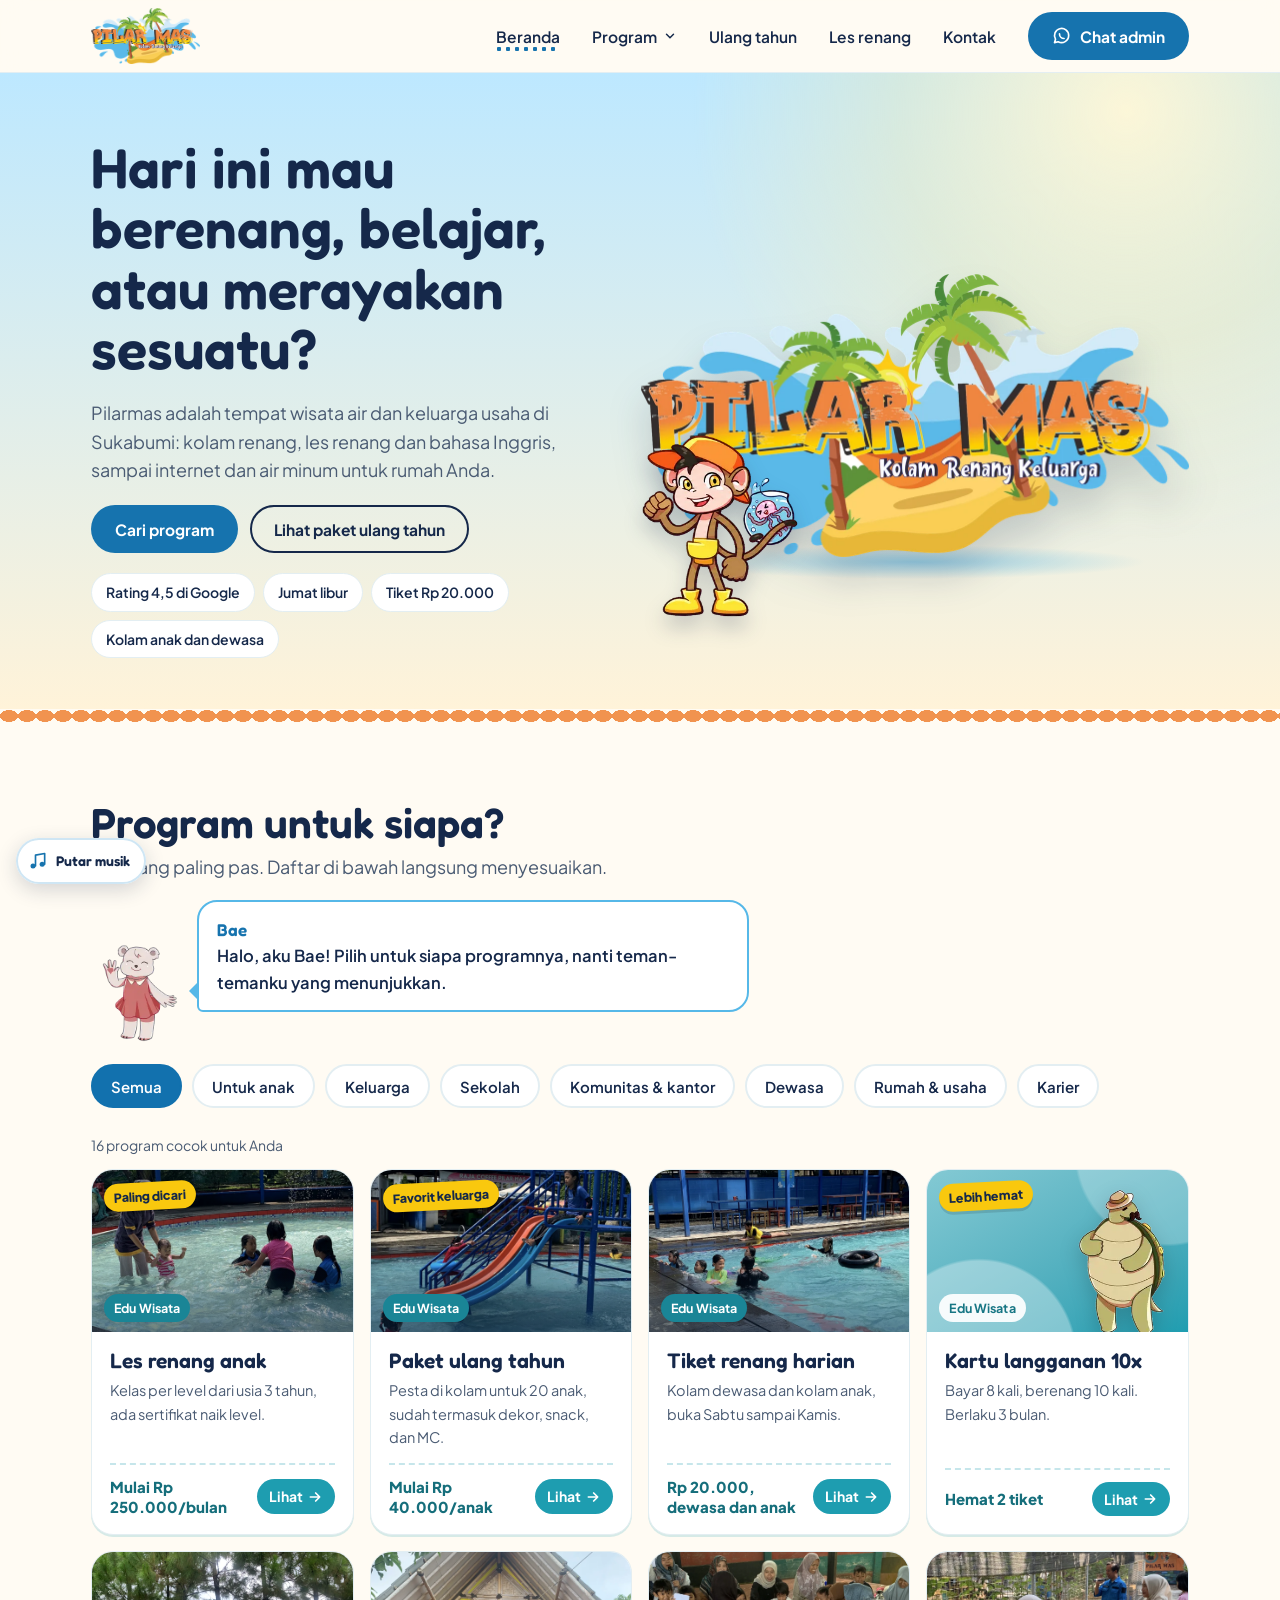
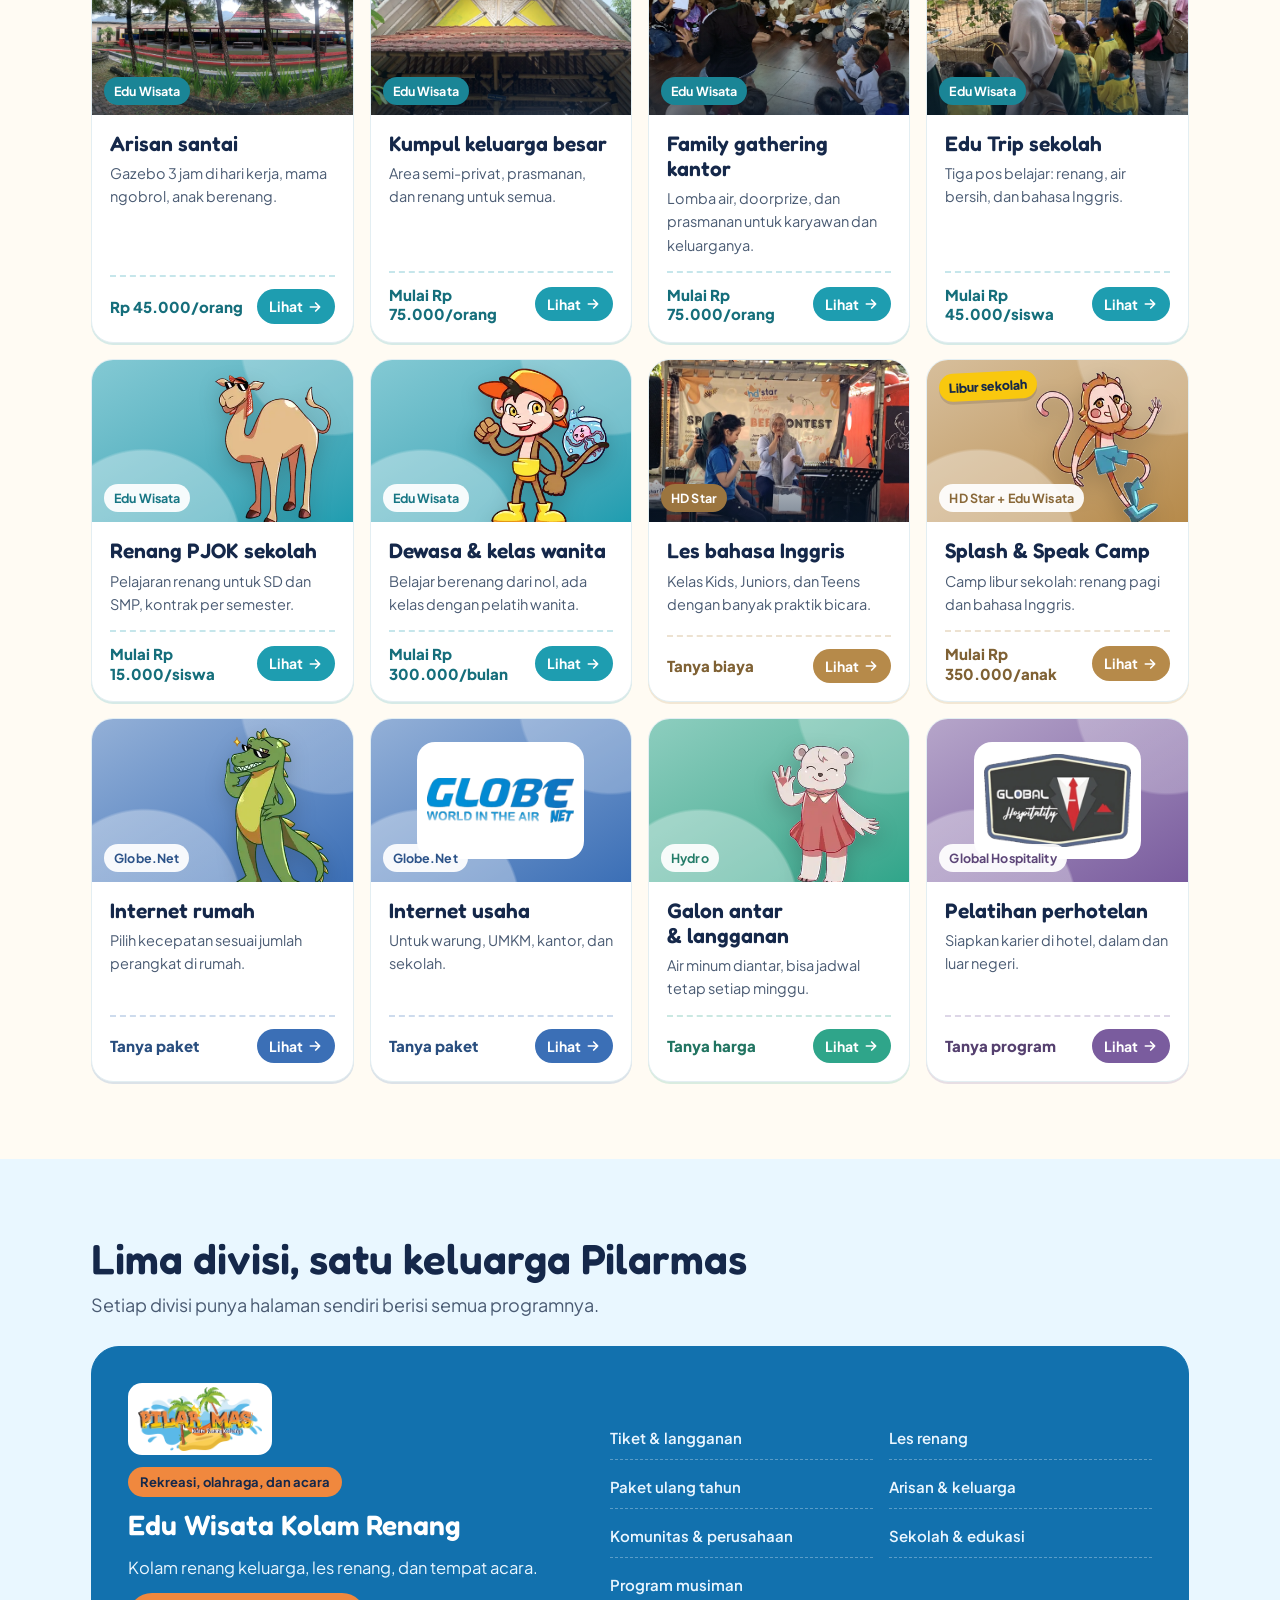
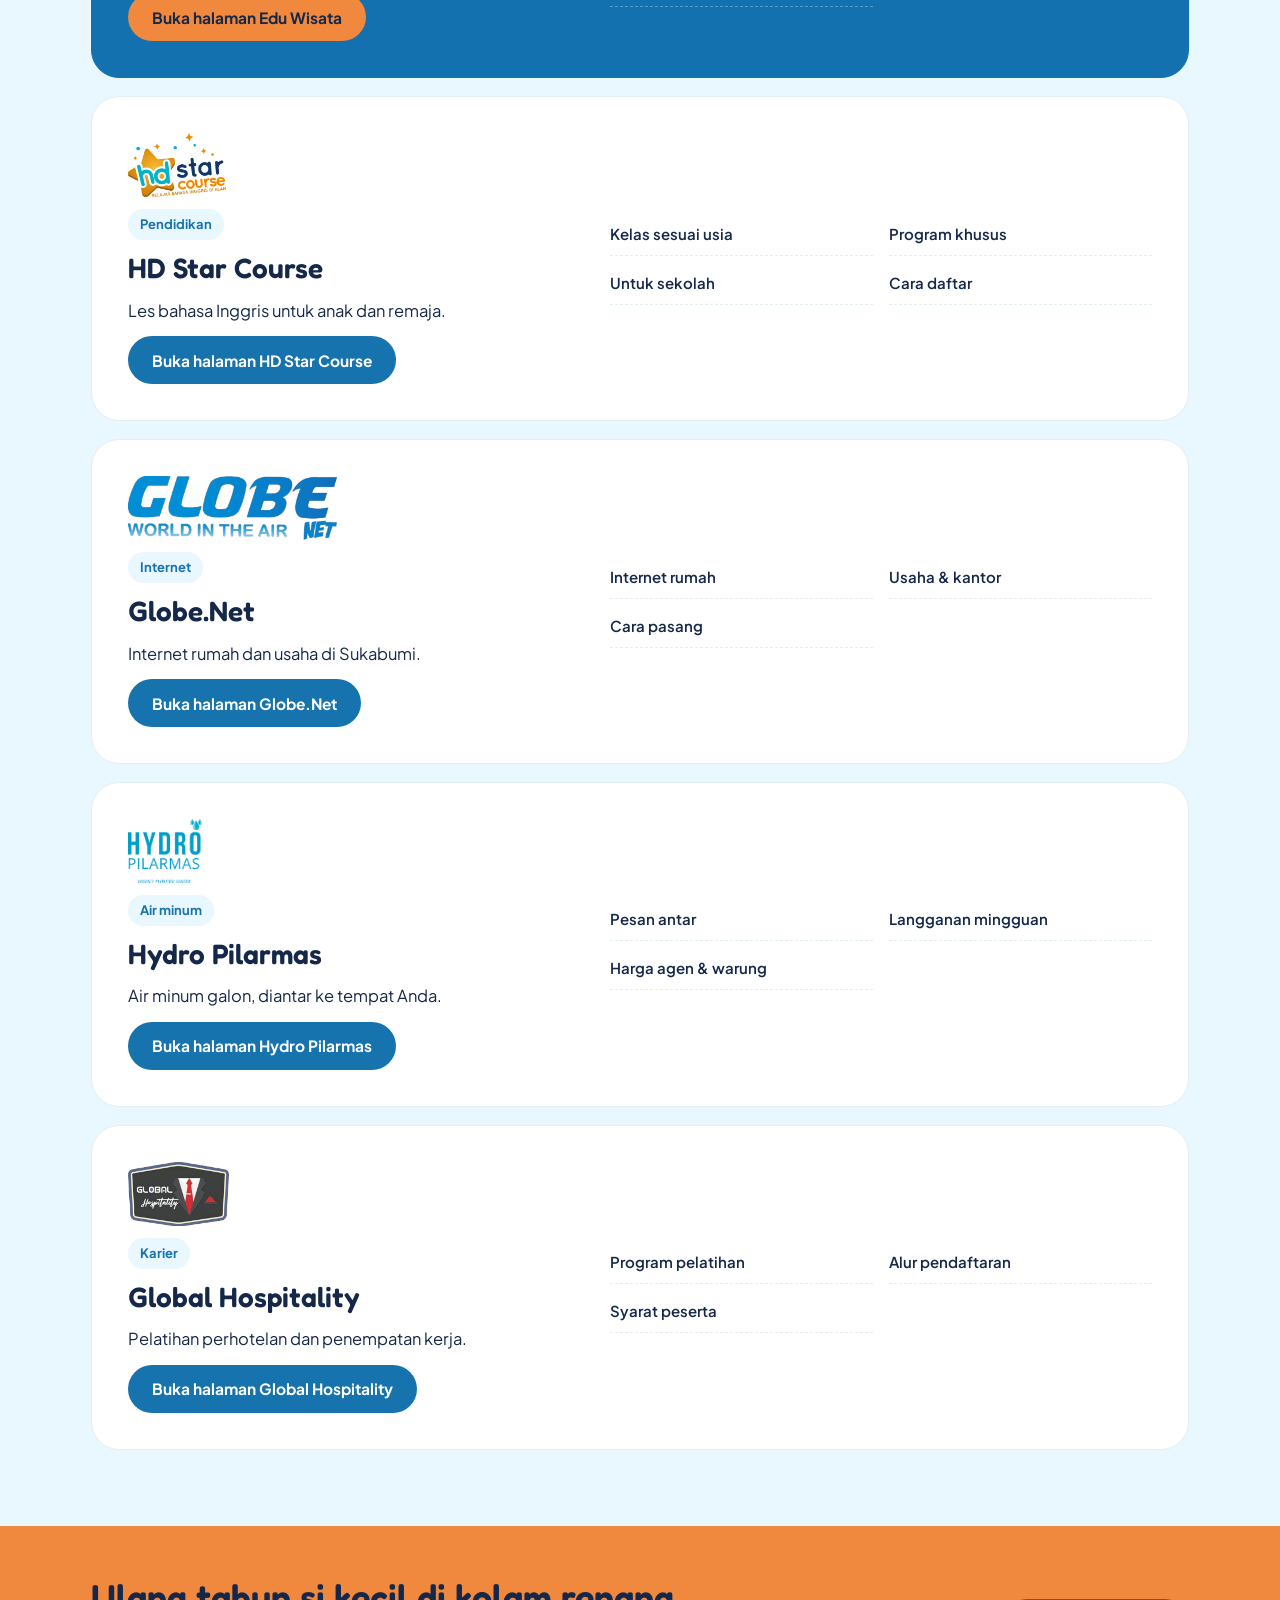
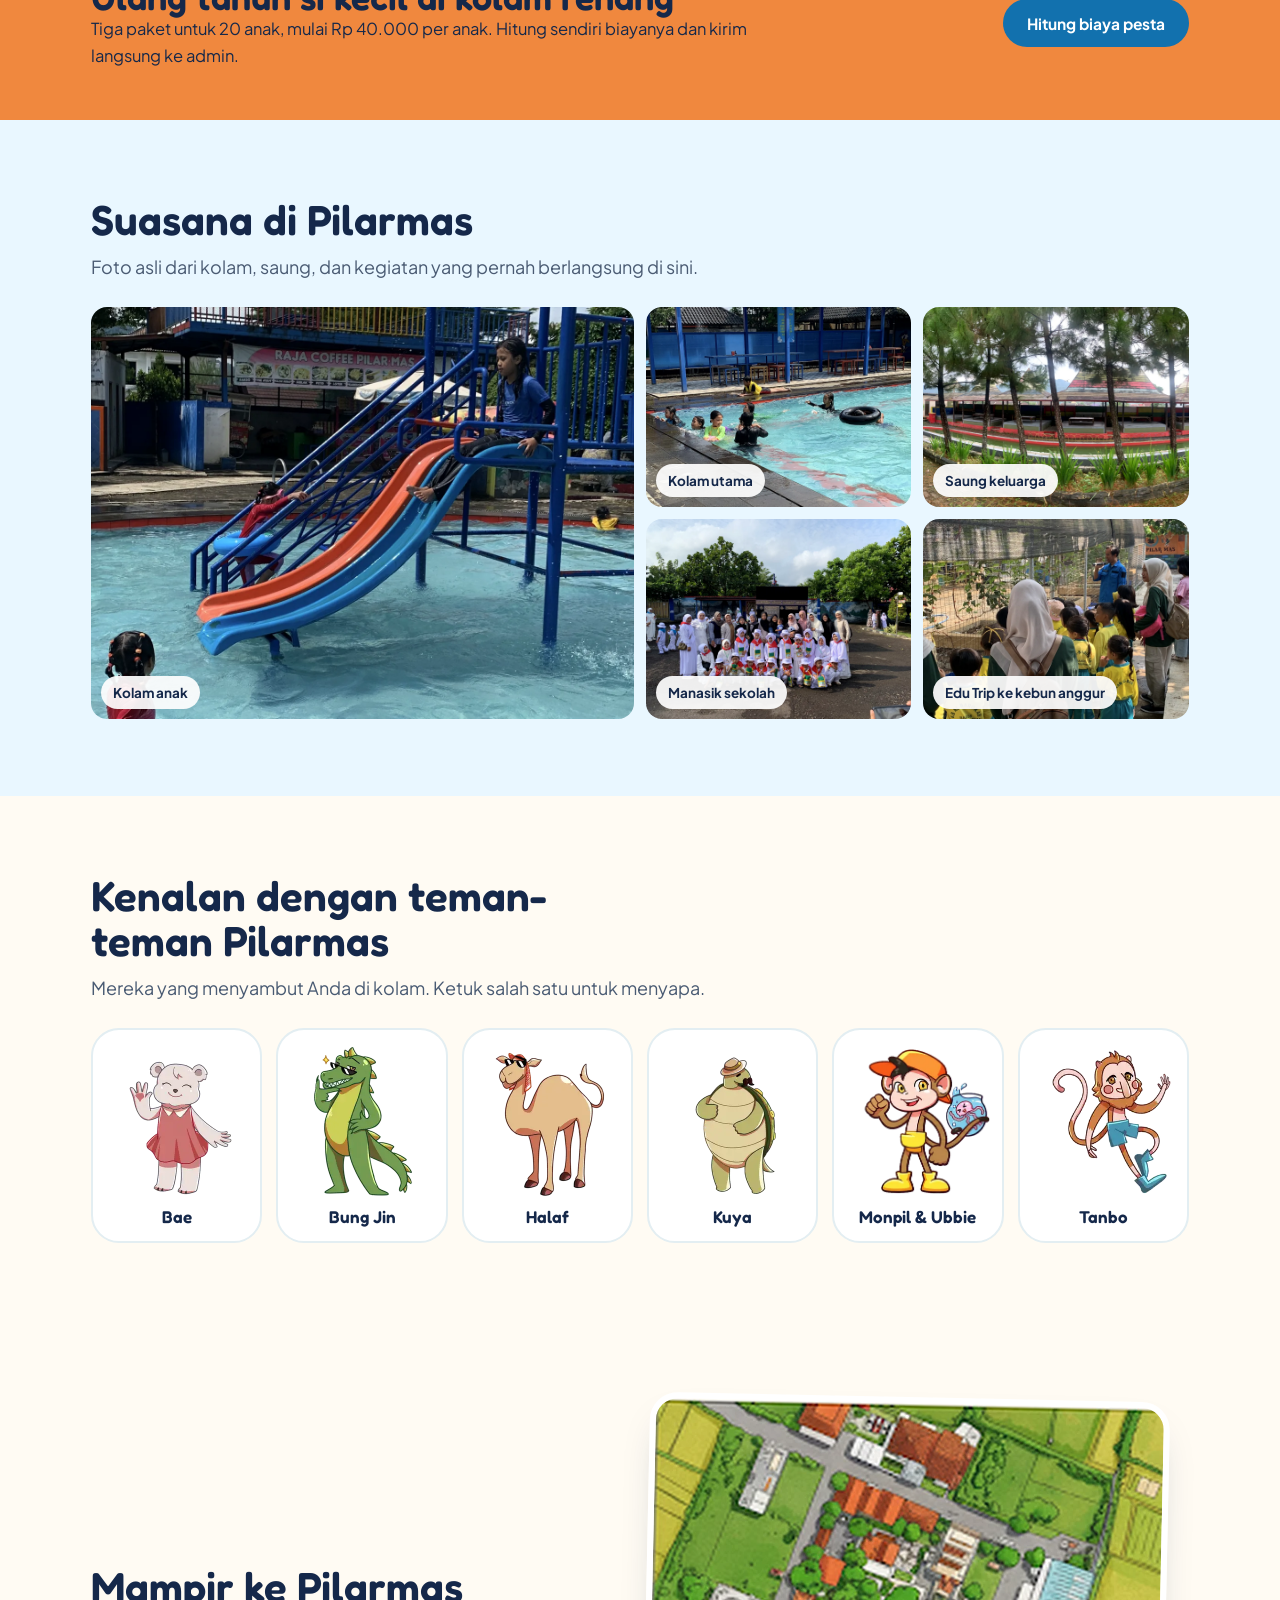
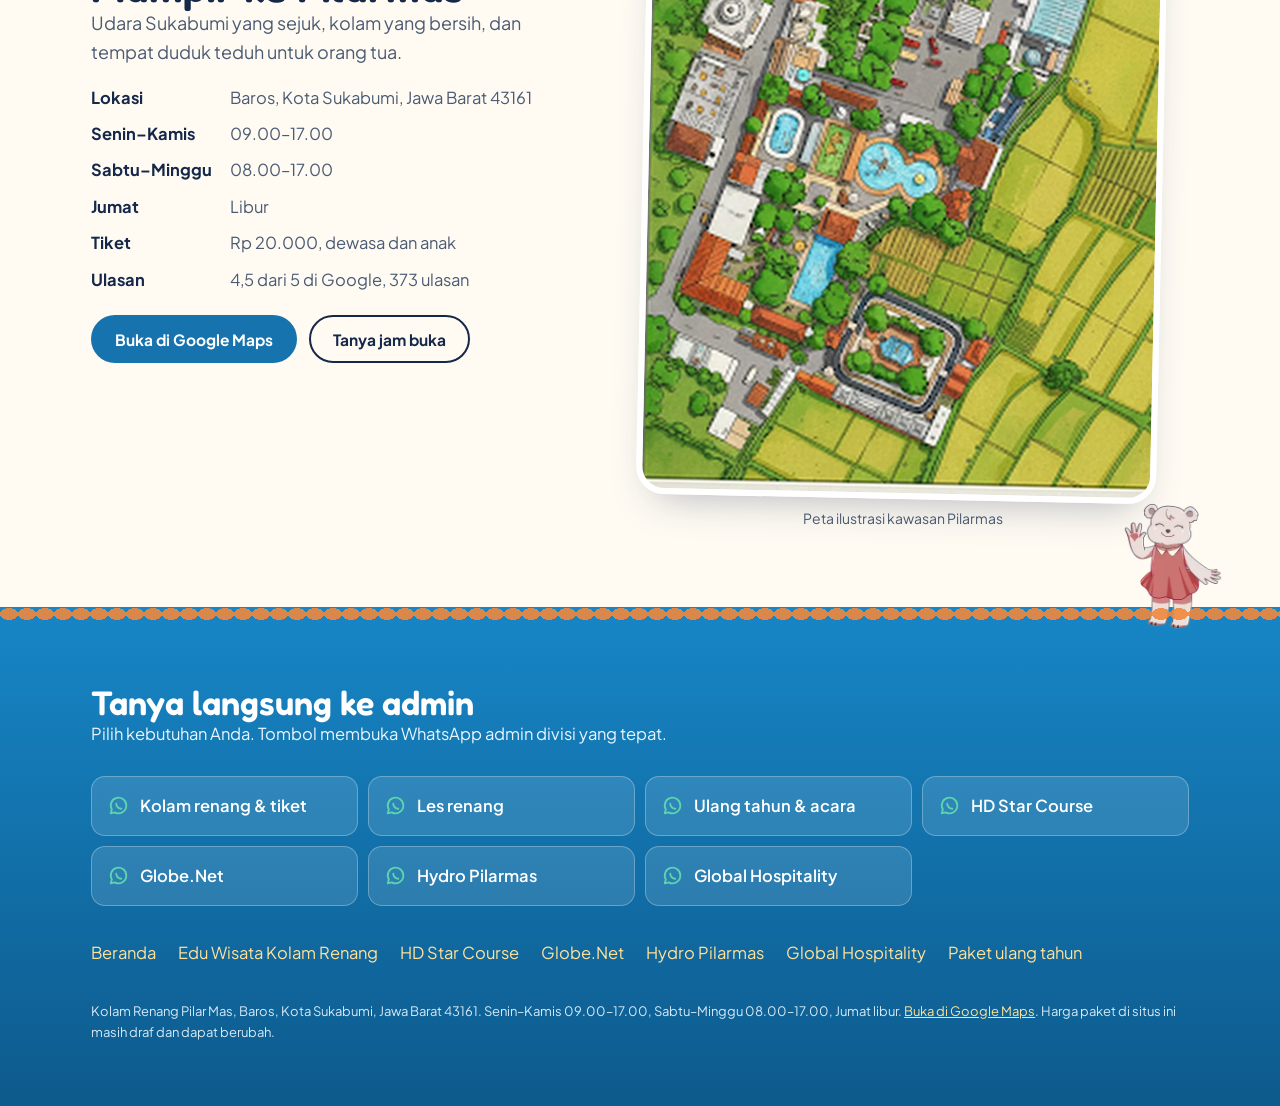
==== commit cf2fe86e: "Musik latar per halaman: tombol Putar musik, loop tanpa jeda, tidak menyala sendiri Co-Authored-By: " ====
--- a/index.html
+++ b/index.html
@@ -6,7 +6,7 @@
 <title>Pilarmas Sukabumi</title>
 <meta name="description" content="Kolam renang, les renang, paket ulang tahun, les bahasa Inggris, internet, dan air minum dari Pilarmas Sukabumi.">
 <link rel="preconnect" href="https://fonts.googleapis.com"><link rel="preconnect" href="https://fonts.gstatic.com" crossorigin><link href="https://fonts.googleapis.com/css2?family=Fredoka:wght@500;600&family=Plus+Jakarta+Sans:wght@400;500;600;700;800&display=swap" rel="stylesheet">
-<link rel="icon" href="assets/favicon.ico" sizes="any"><link rel="icon" type="image/png" sizes="32x32" href="assets/favicon-32.png"><link rel="apple-touch-icon" href="assets/apple-touch-icon.png"><meta name="theme-color" content="#1673AE"><link rel="stylesheet" href="assets/style.css?v=7c2e8636">
+<link rel="icon" href="assets/favicon.ico" sizes="any"><link rel="icon" type="image/png" sizes="32x32" href="assets/favicon-32.png"><link rel="apple-touch-icon" href="assets/apple-touch-icon.png"><meta name="theme-color" content="#1673AE"><link rel="stylesheet" href="assets/style.css?v=a661de98">
 </head>
 <body>
 <a class="skip" href="#isi">Langsung ke isi</a><header class="top">
@@ -80,6 +80,7 @@
   </div>
 </footer>
 <dialog class="lb" id="lb" aria-label="Foto kegiatan"><button class="lb-x" type="button" aria-label="Tutup foto">&times;</button><img alt=""><p></p></dialog>
-<script src="assets/app.js?v=4ef3e59c"></script>
+<button class="music" id="musik" type="button" aria-pressed="false" aria-label="Putar musik latar" hidden><span class="eq" aria-hidden="true"><i></i><i></i><i></i></span><svg class="note" viewBox="0 0 24 24" aria-hidden="true"><path d="M9 18V5l11-2v13" fill="none" stroke="currentColor" stroke-width="2" stroke-linecap="round" stroke-linejoin="round"/><circle cx="6" cy="18" r="3" fill="currentColor"/><circle cx="17" cy="16" r="3" fill="currentColor"/></svg><span class="mlbl">Putar musik</span></button>
+<script src="assets/app.js?v=14648e1b"></script>
 </body>
 </html>
--- a/assets/style.css
+++ b/assets/style.css
@@ -396,3 +396,16 @@
 .k-note img.k-note-char{position:absolute;right:4%;bottom:-4%;height:96%;width:auto;max-width:34%;object-fit:contain;object-position:bottom}
 .k-note>*:not(img){position:relative;z-index:1}
 @media (max-width:980px){.k-note{grid-row:span 3;padding-right:26px;padding-bottom:150px}.k-note img.k-note-char{height:150px;max-width:none;right:12px;bottom:-8px}}
+/* Tombol musik latar */
+.music{position:fixed;left:max(16px,env(safe-area-inset-left));bottom:max(16px,env(safe-area-inset-bottom));z-index:50;display:flex;align-items:center;gap:8px;height:46px;padding:0 16px 0 12px;border:0;border-radius:999px;background:#fff;color:var(--navy);font:600 14px/1 var(--head),system-ui,sans-serif;box-shadow:0 6px 20px rgba(21,40,74,.18),inset 0 0 0 2px #CFE6F4;cursor:pointer;transition:transform .2s,box-shadow .2s}
+.music:hover{transform:translateY(-2px)}
+.music:focus-visible{outline:3px solid var(--sun);outline-offset:3px}
+.music .note{width:20px;height:20px;color:var(--water)}
+.music .eq{display:none;align-items:flex-end;gap:3px;width:20px;height:18px}
+.music .eq i{display:block;width:4px;border-radius:2px;background:var(--brass);height:40%;animation:eq 1s ease-in-out infinite}
+.music .eq i:nth-child(2){animation-delay:-.35s}.music .eq i:nth-child(3){animation-delay:-.7s}
+.music[aria-pressed=true]{background:var(--navy);color:#fff;box-shadow:0 6px 20px rgba(21,40,74,.28)}
+.music[aria-pressed=true] .note{display:none}.music[aria-pressed=true] .eq{display:flex}
+@keyframes eq{0%,100%{height:30%}50%{height:100%}}
+@media (max-width:560px){.music{height:44px;padding:0 12px}.music .mlbl{position:absolute;width:1px;height:1px;overflow:hidden;clip:rect(0 0 0 0)}}
+@media (prefers-reduced-motion:reduce){.music .eq i{animation:none;height:70%}}
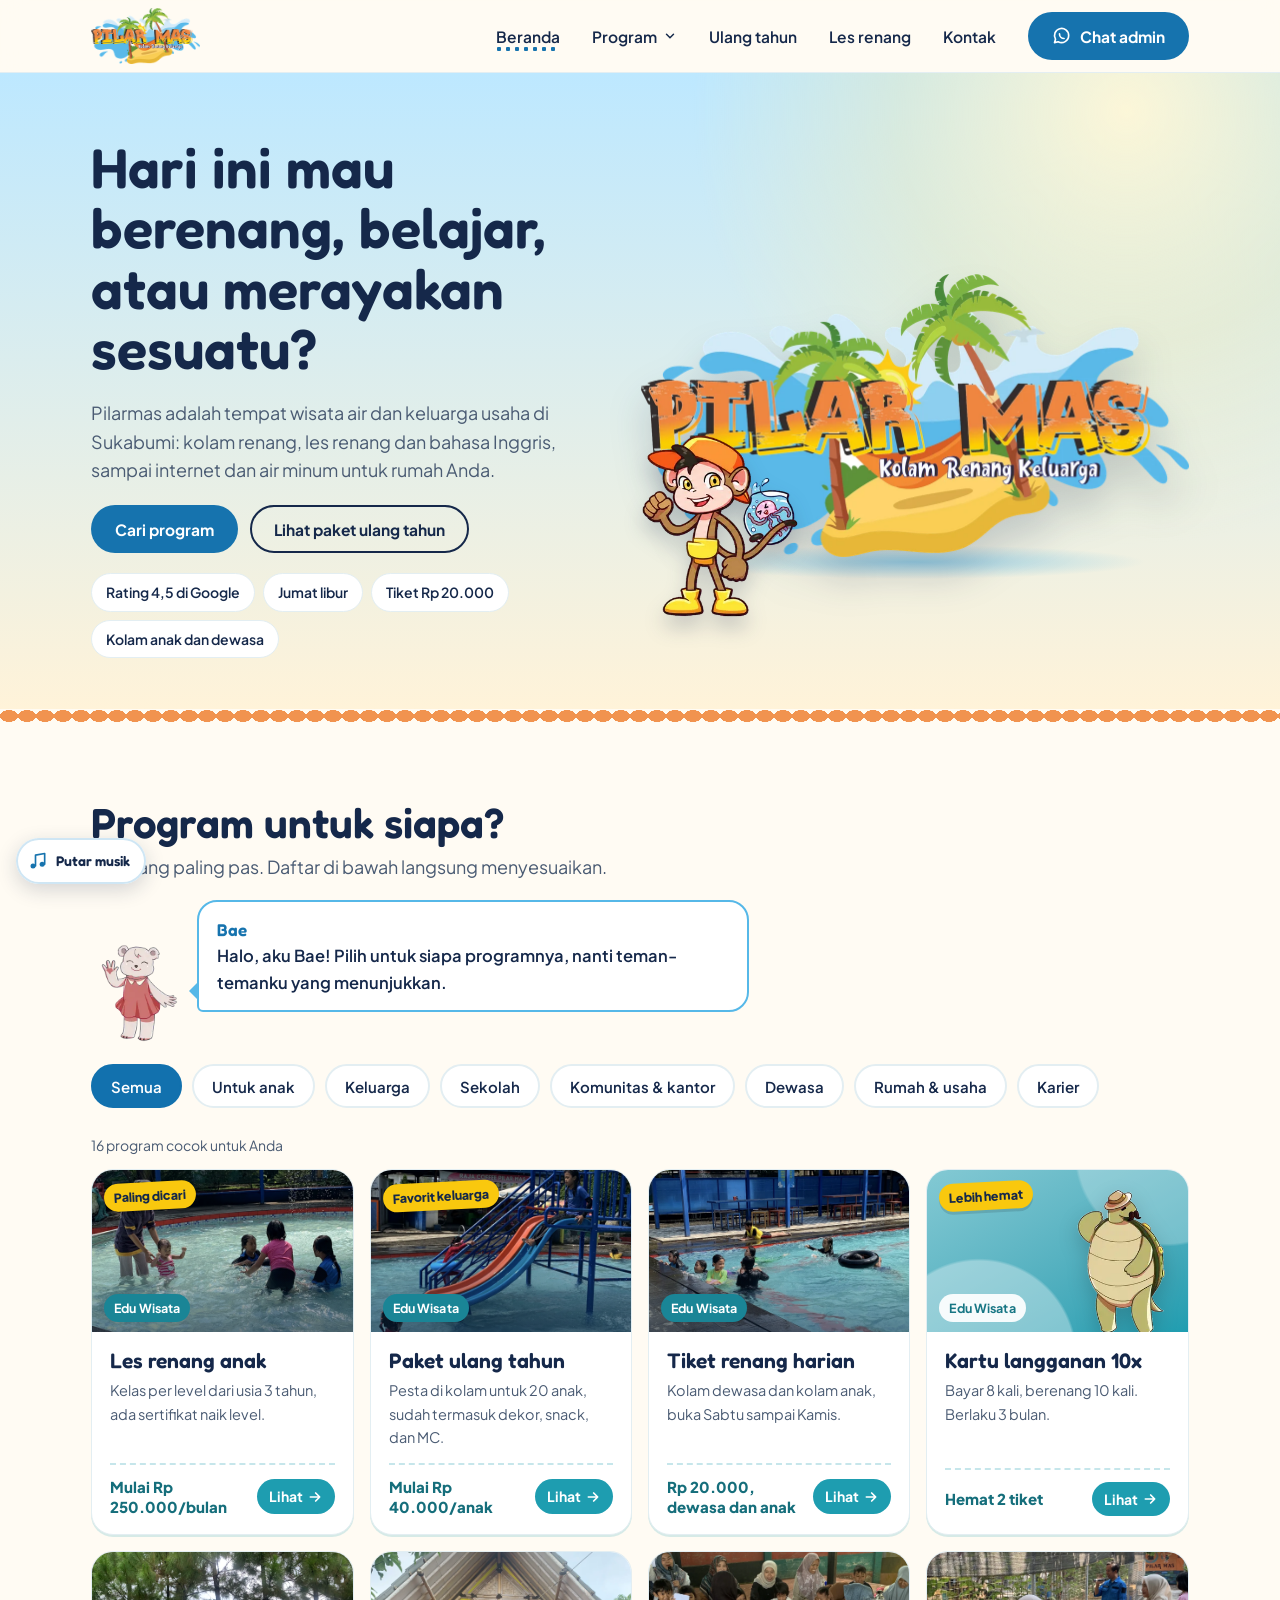
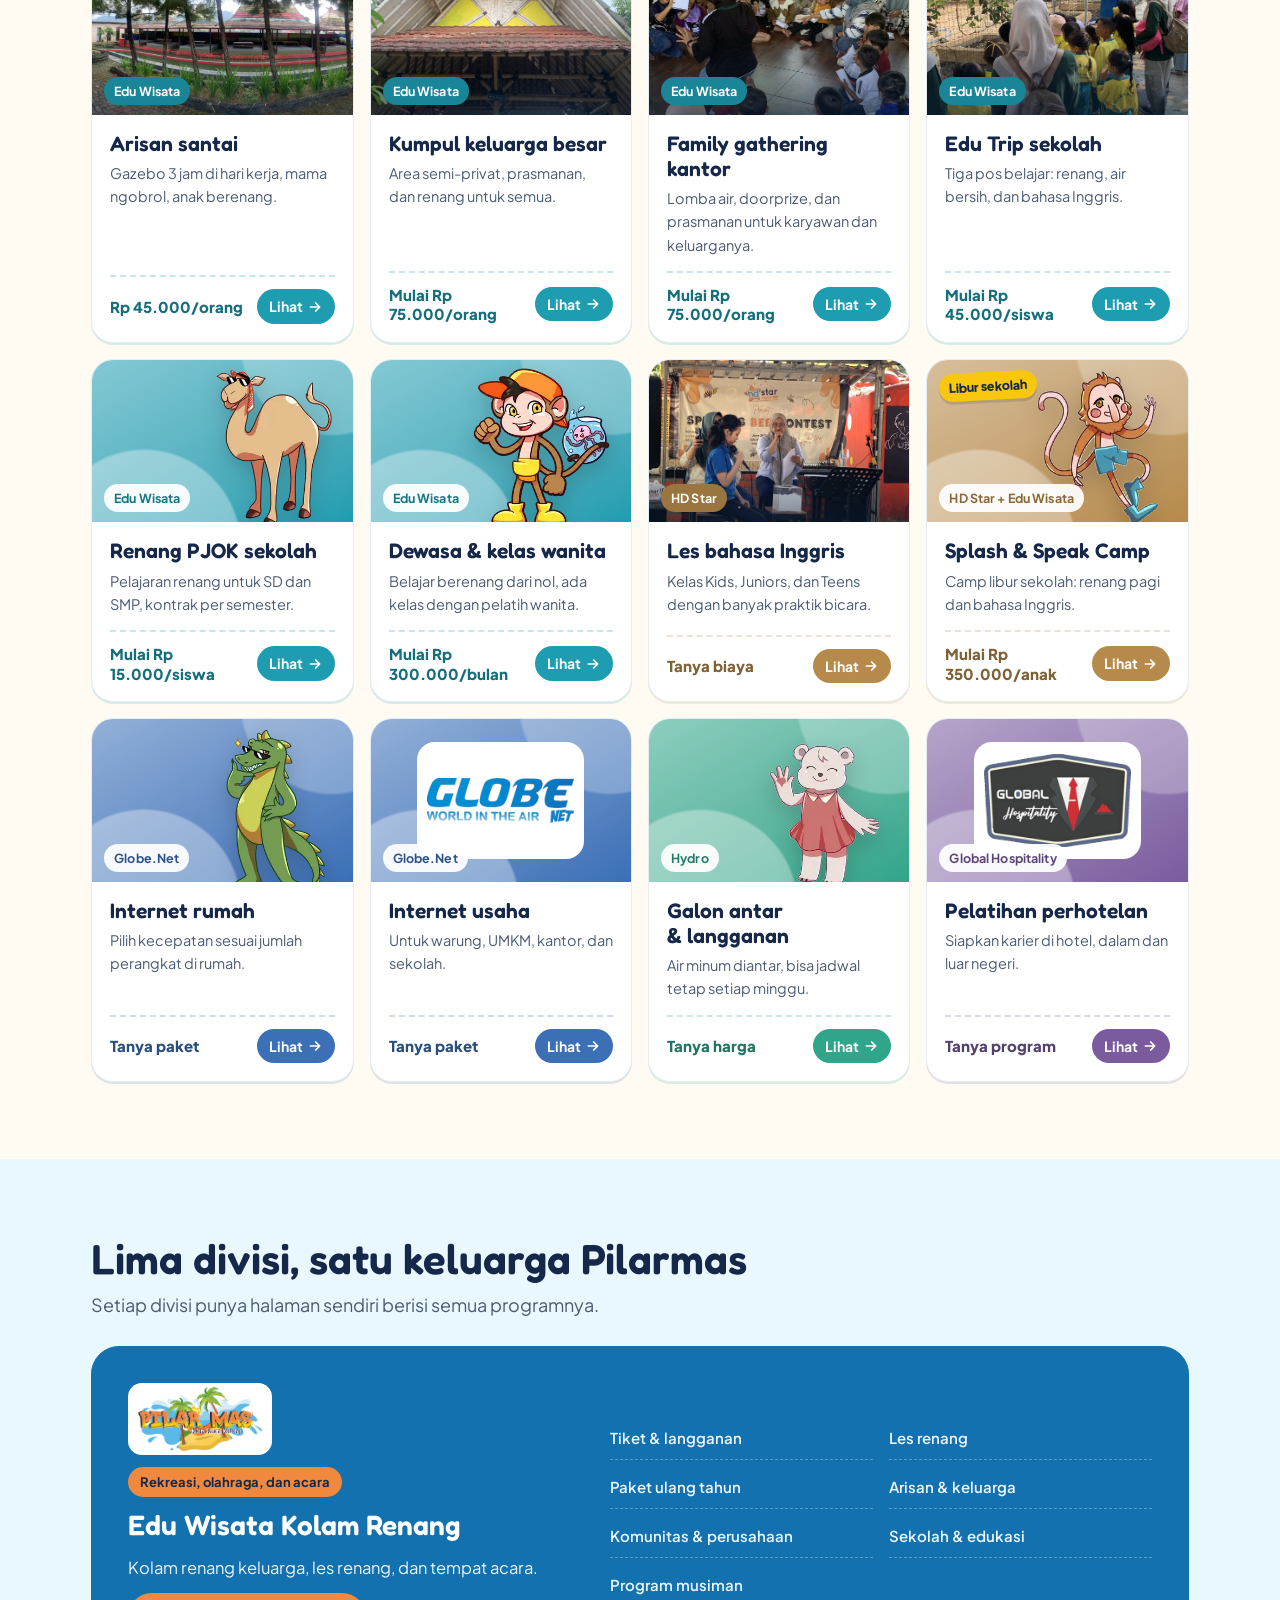
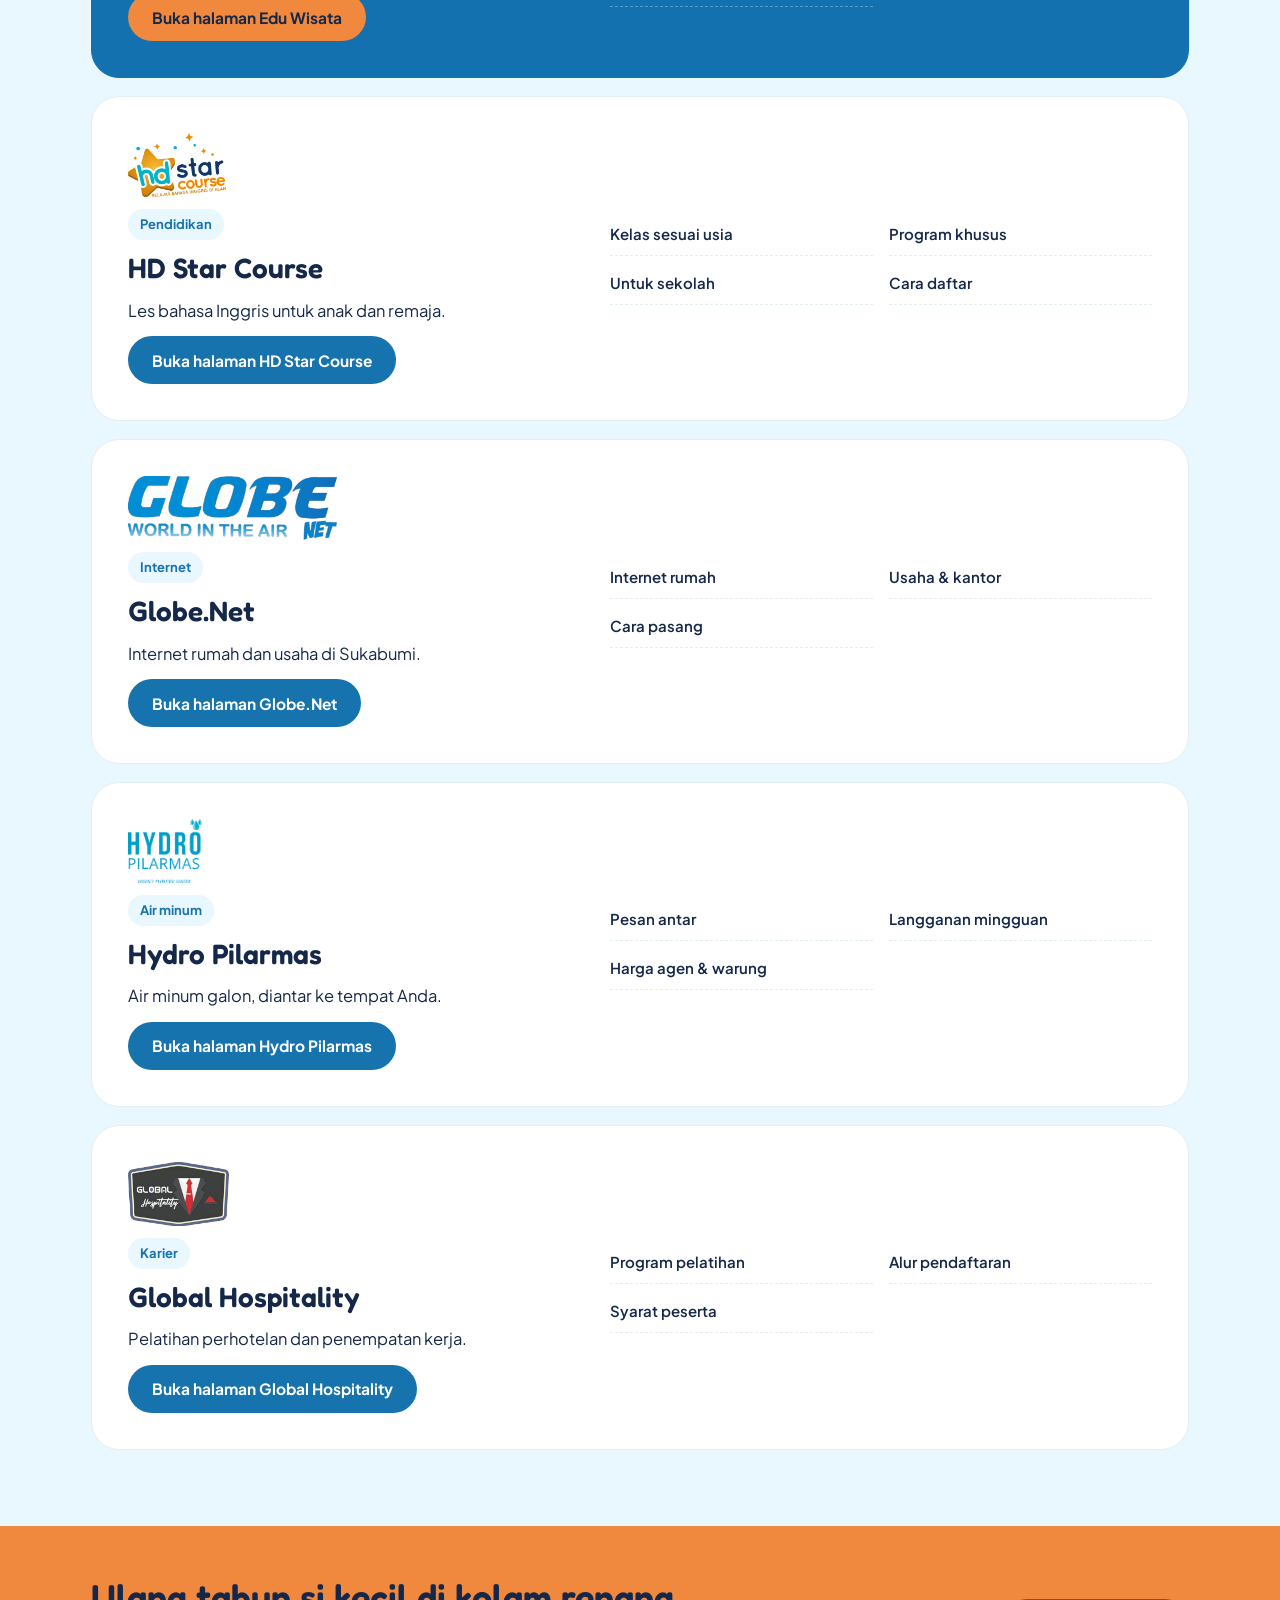
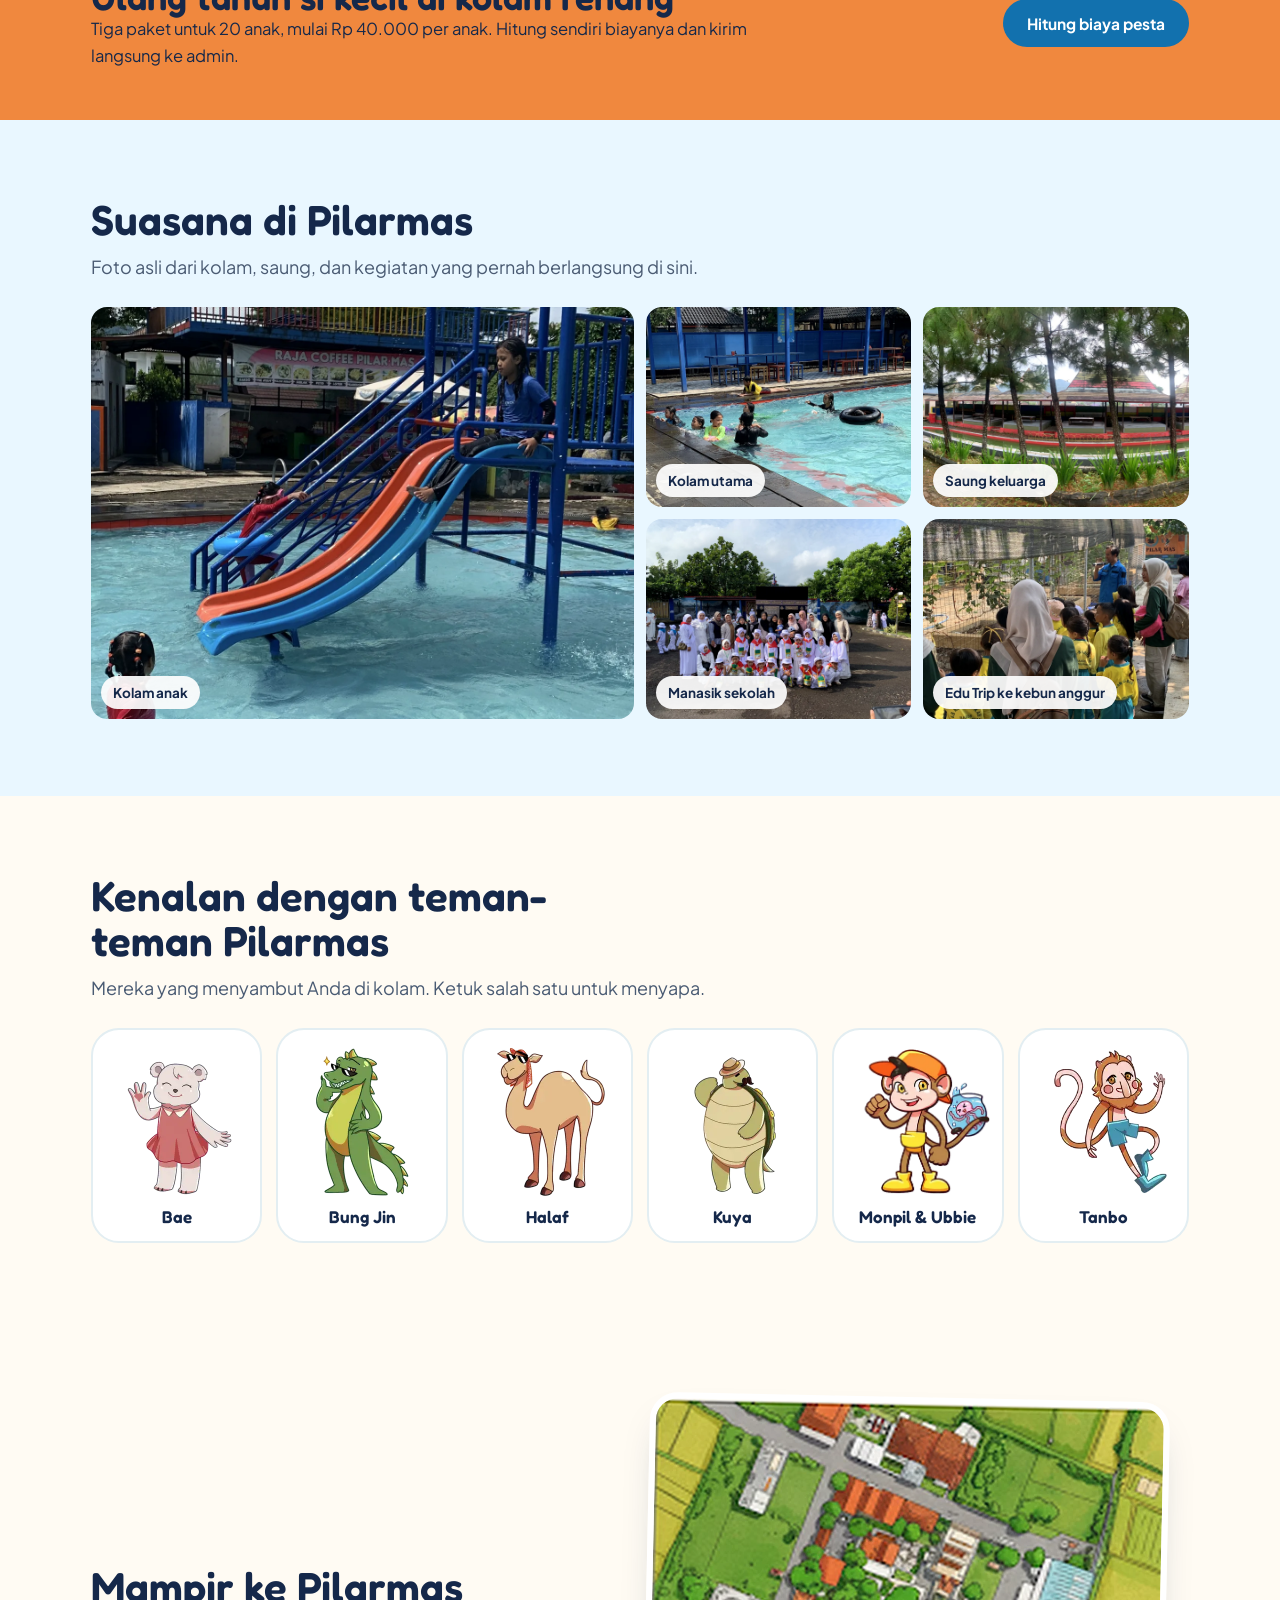
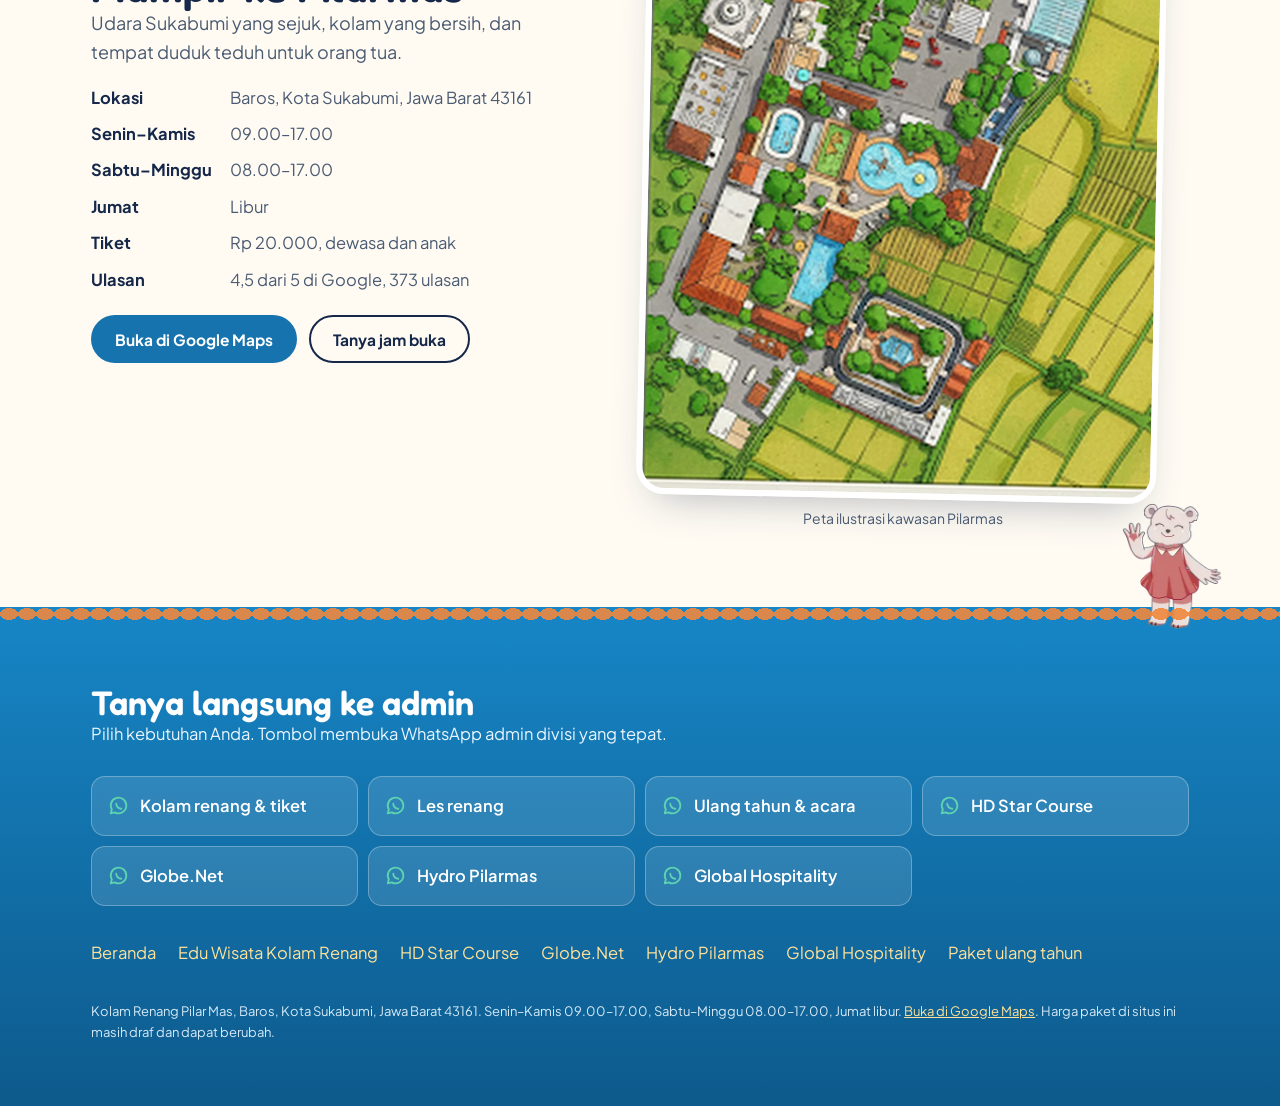
==== commit 84b9c40a: "Musik latar menyala otomatis (atau pada sentuhan pertama bila browser memblokir), tetap bisa dimatik" ====
--- a/index.html
+++ b/index.html
@@ -81,6 +81,6 @@
 </footer>
 <dialog class="lb" id="lb" aria-label="Foto kegiatan"><button class="lb-x" type="button" aria-label="Tutup foto">&times;</button><img alt=""><p></p></dialog>
 <button class="music" id="musik" type="button" aria-pressed="false" aria-label="Putar musik latar" hidden><span class="eq" aria-hidden="true"><i></i><i></i><i></i></span><svg class="note" viewBox="0 0 24 24" aria-hidden="true"><path d="M9 18V5l11-2v13" fill="none" stroke="currentColor" stroke-width="2" stroke-linecap="round" stroke-linejoin="round"/><circle cx="6" cy="18" r="3" fill="currentColor"/><circle cx="17" cy="16" r="3" fill="currentColor"/></svg><span class="mlbl">Putar musik</span></button>
-<script src="assets/app.js?v=14648e1b"></script>
+<script src="assets/app.js?v=7e947a11"></script>
 </body>
 </html>
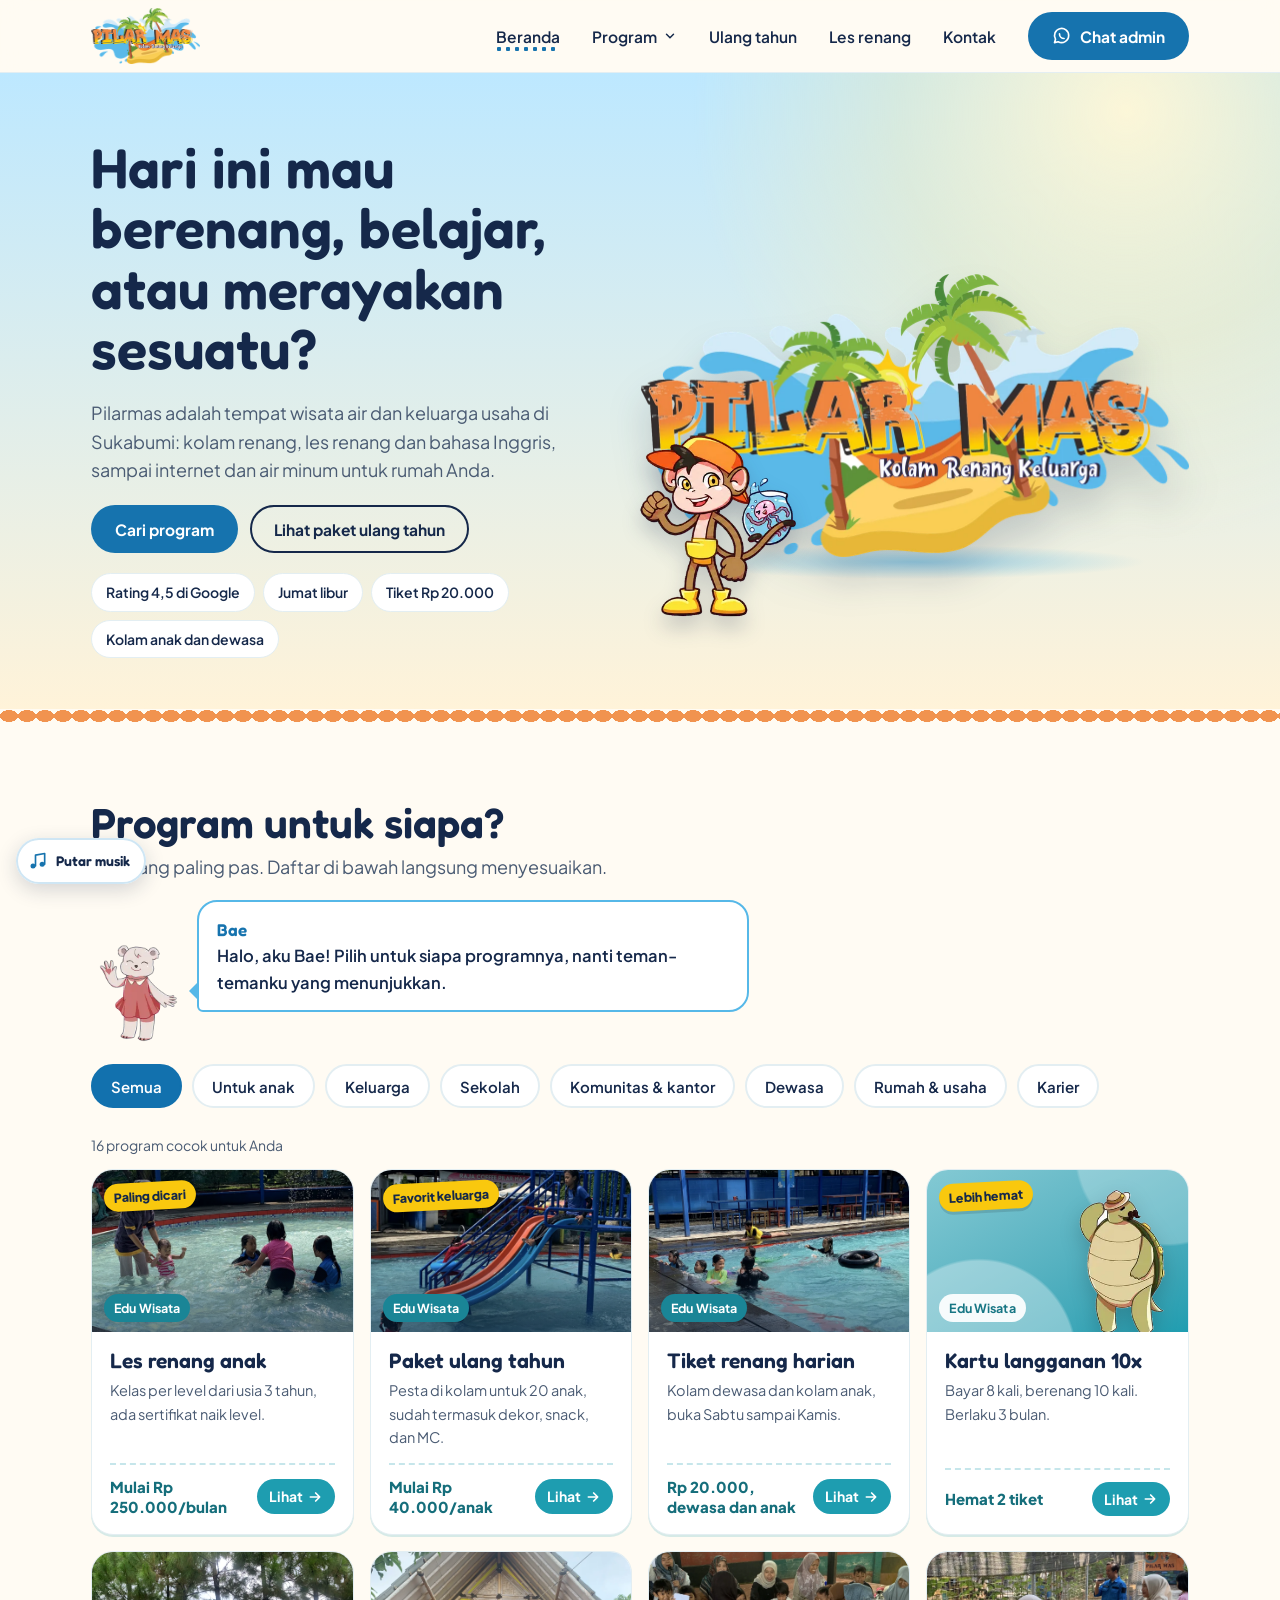
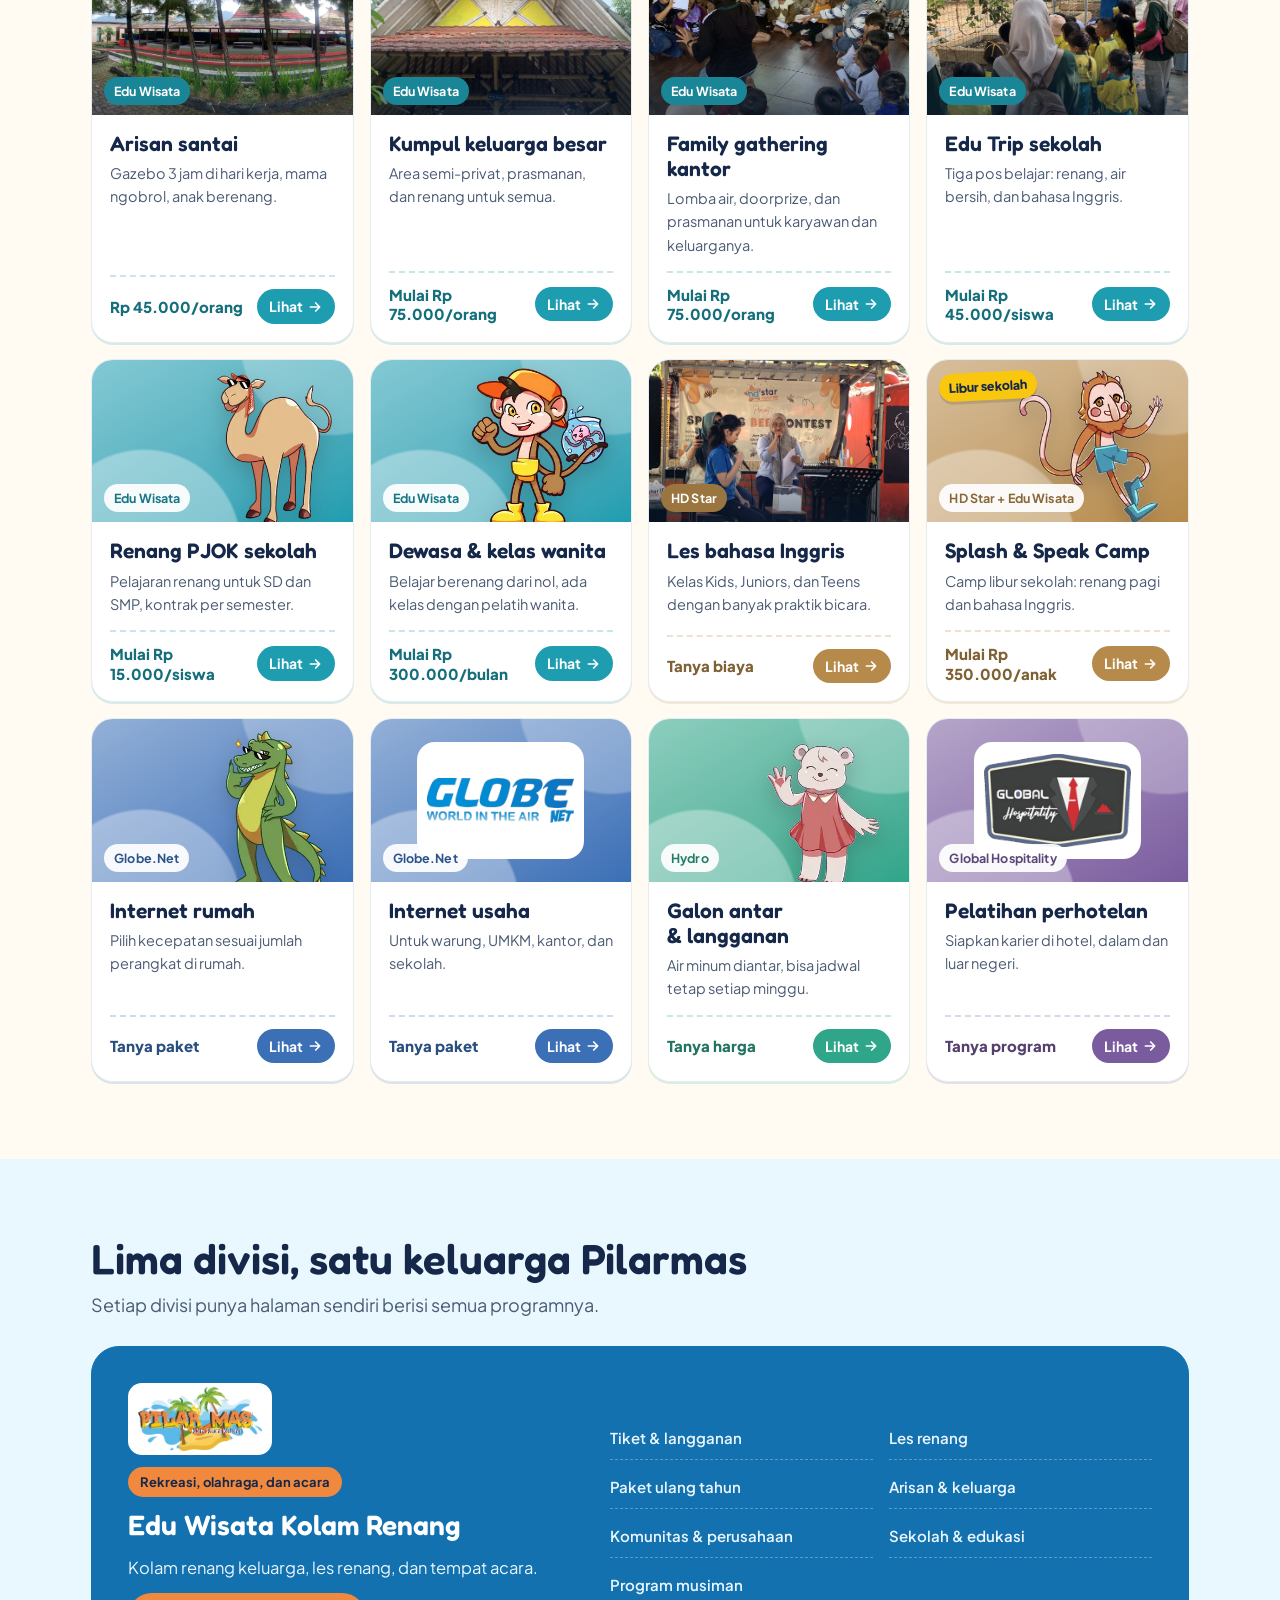
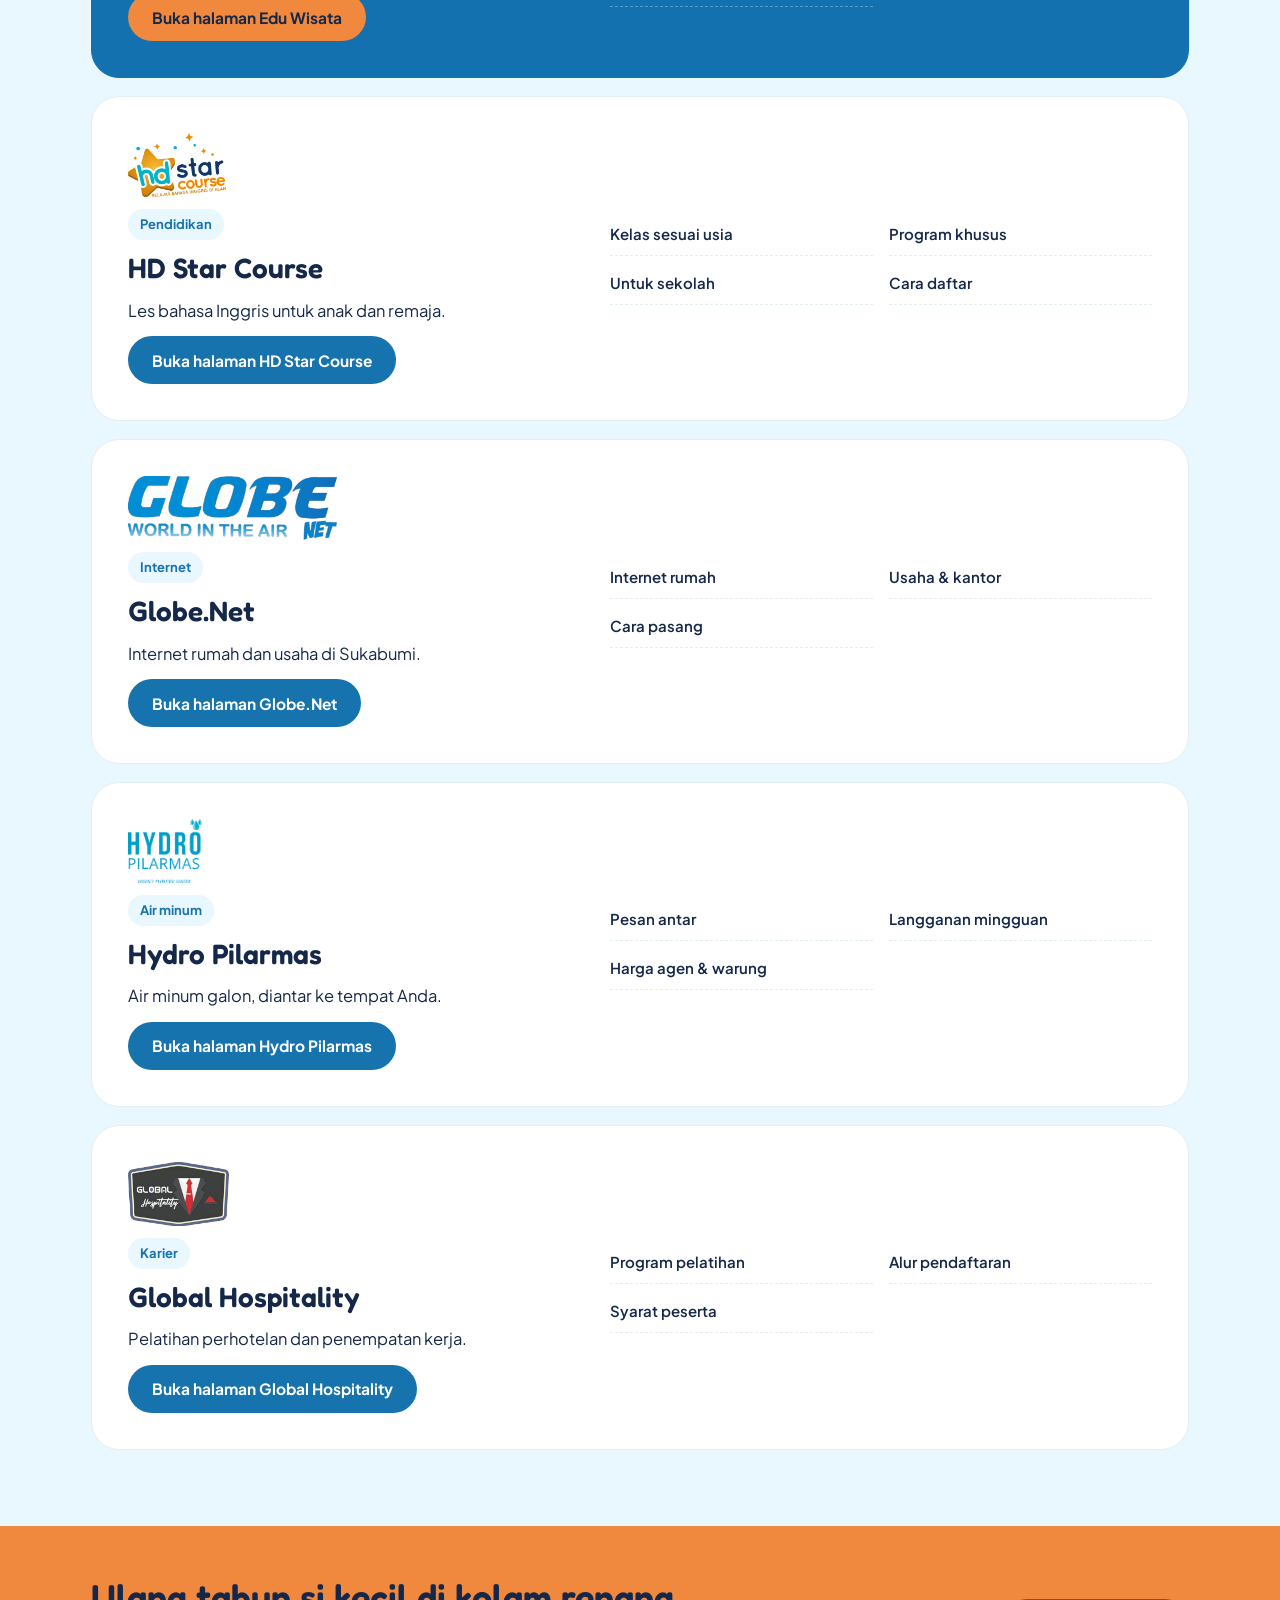
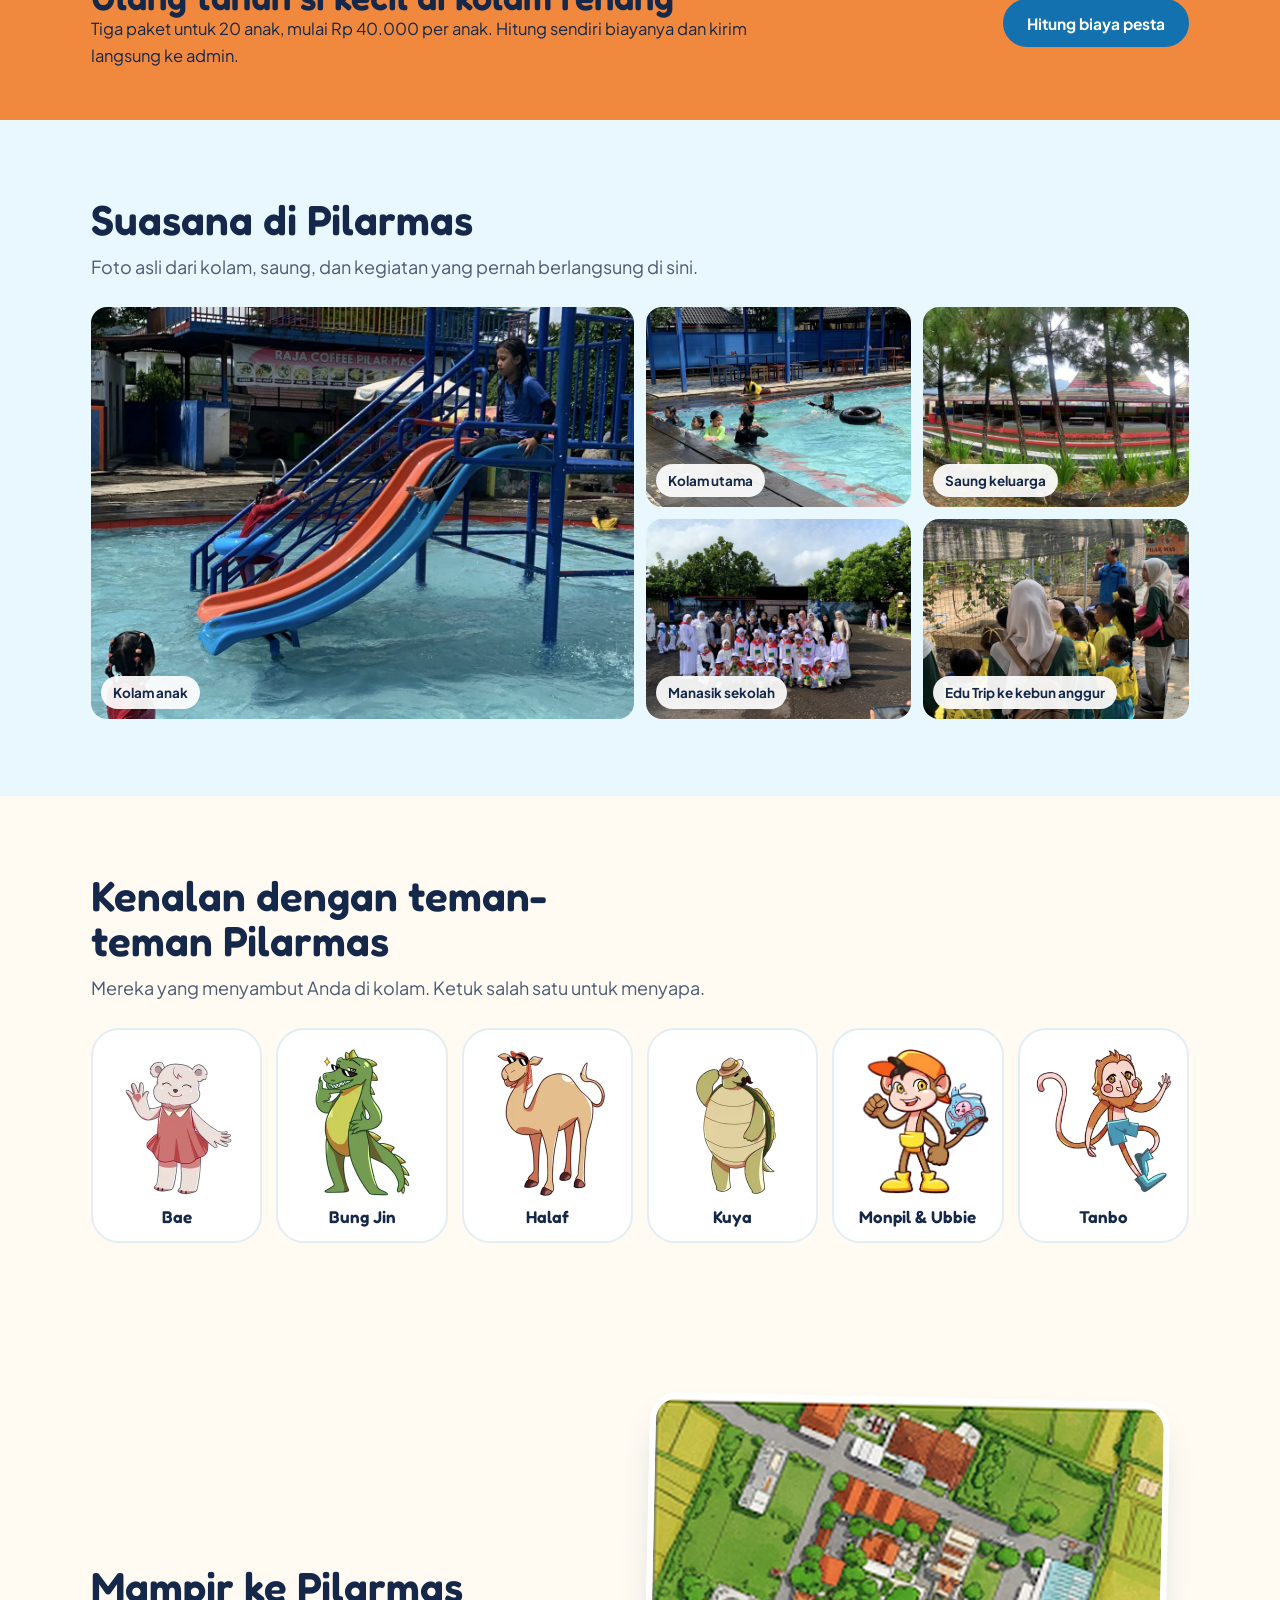
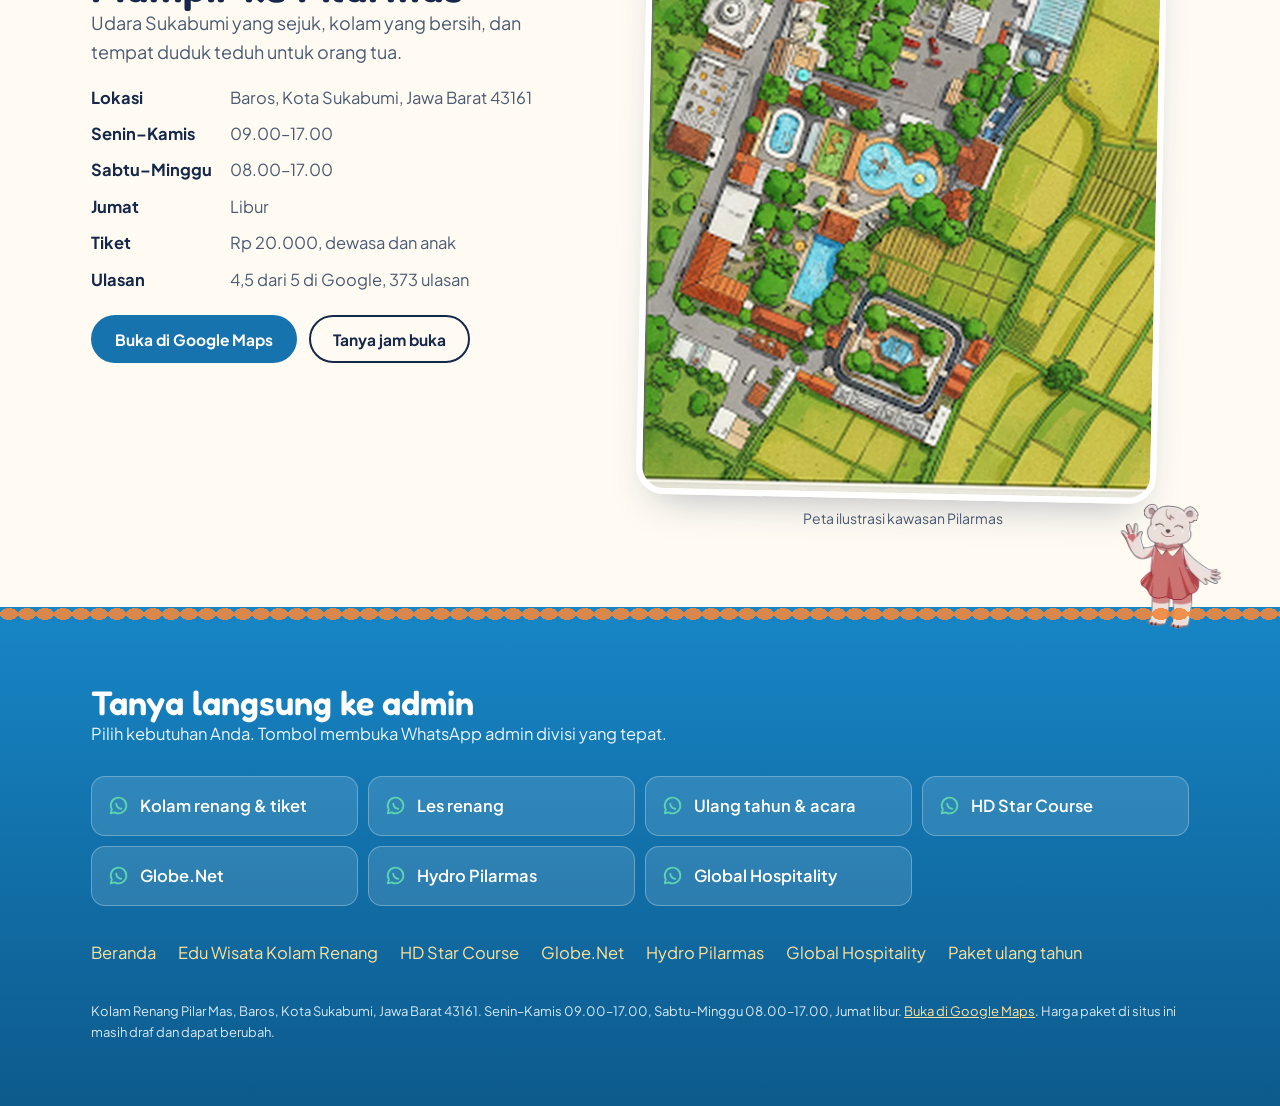
==== commit e8c8fa4f: "Musik latar: coba ulang di setiap sentuhan sampai berhasil (perbaikan di HP) Co-Authored-By: Claude " ====
--- a/index.html
+++ b/index.html
@@ -81,6 +81,6 @@
 </footer>
 <dialog class="lb" id="lb" aria-label="Foto kegiatan"><button class="lb-x" type="button" aria-label="Tutup foto">&times;</button><img alt=""><p></p></dialog>
 <button class="music" id="musik" type="button" aria-pressed="false" aria-label="Putar musik latar" hidden><span class="eq" aria-hidden="true"><i></i><i></i><i></i></span><svg class="note" viewBox="0 0 24 24" aria-hidden="true"><path d="M9 18V5l11-2v13" fill="none" stroke="currentColor" stroke-width="2" stroke-linecap="round" stroke-linejoin="round"/><circle cx="6" cy="18" r="3" fill="currentColor"/><circle cx="17" cy="16" r="3" fill="currentColor"/></svg><span class="mlbl">Putar musik</span></button>
-<script src="assets/app.js?v=7e947a11"></script>
+<script src="assets/app.js?v=4fedec26"></script>
 </body>
 </html>
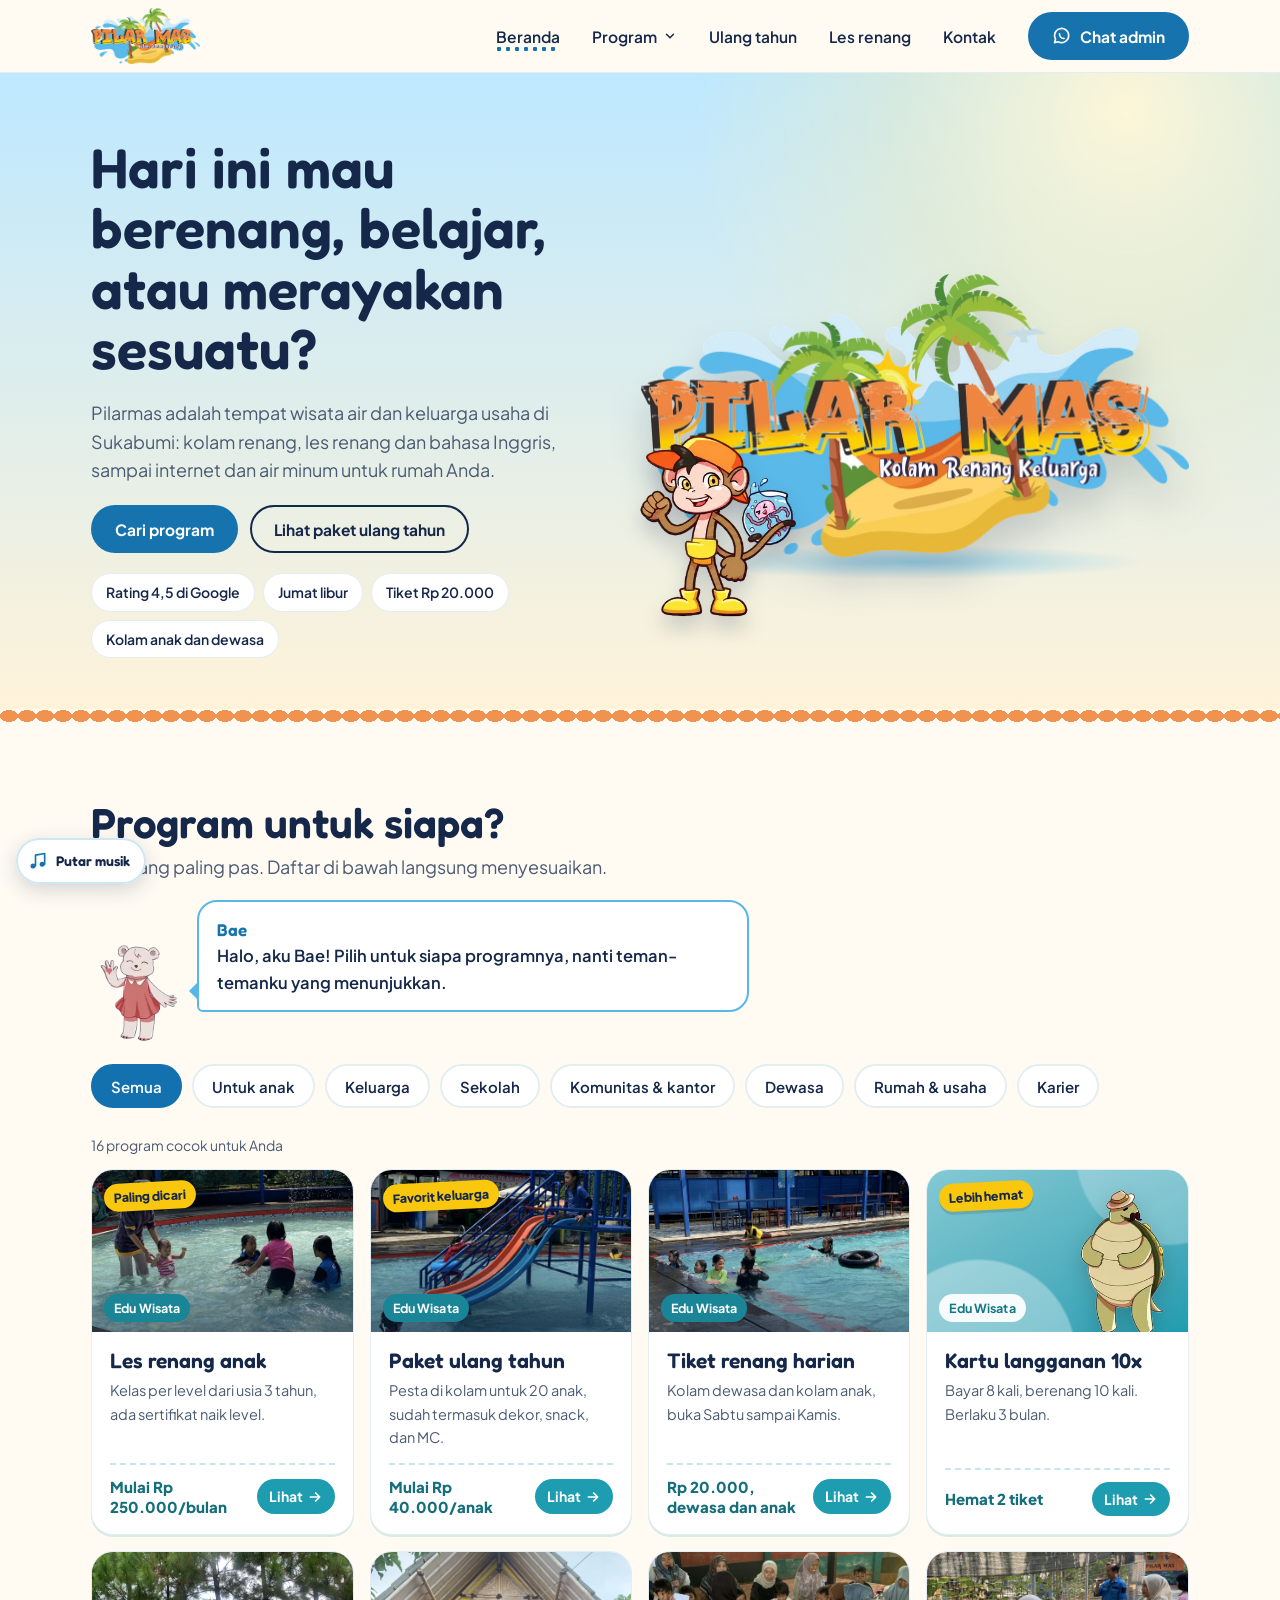
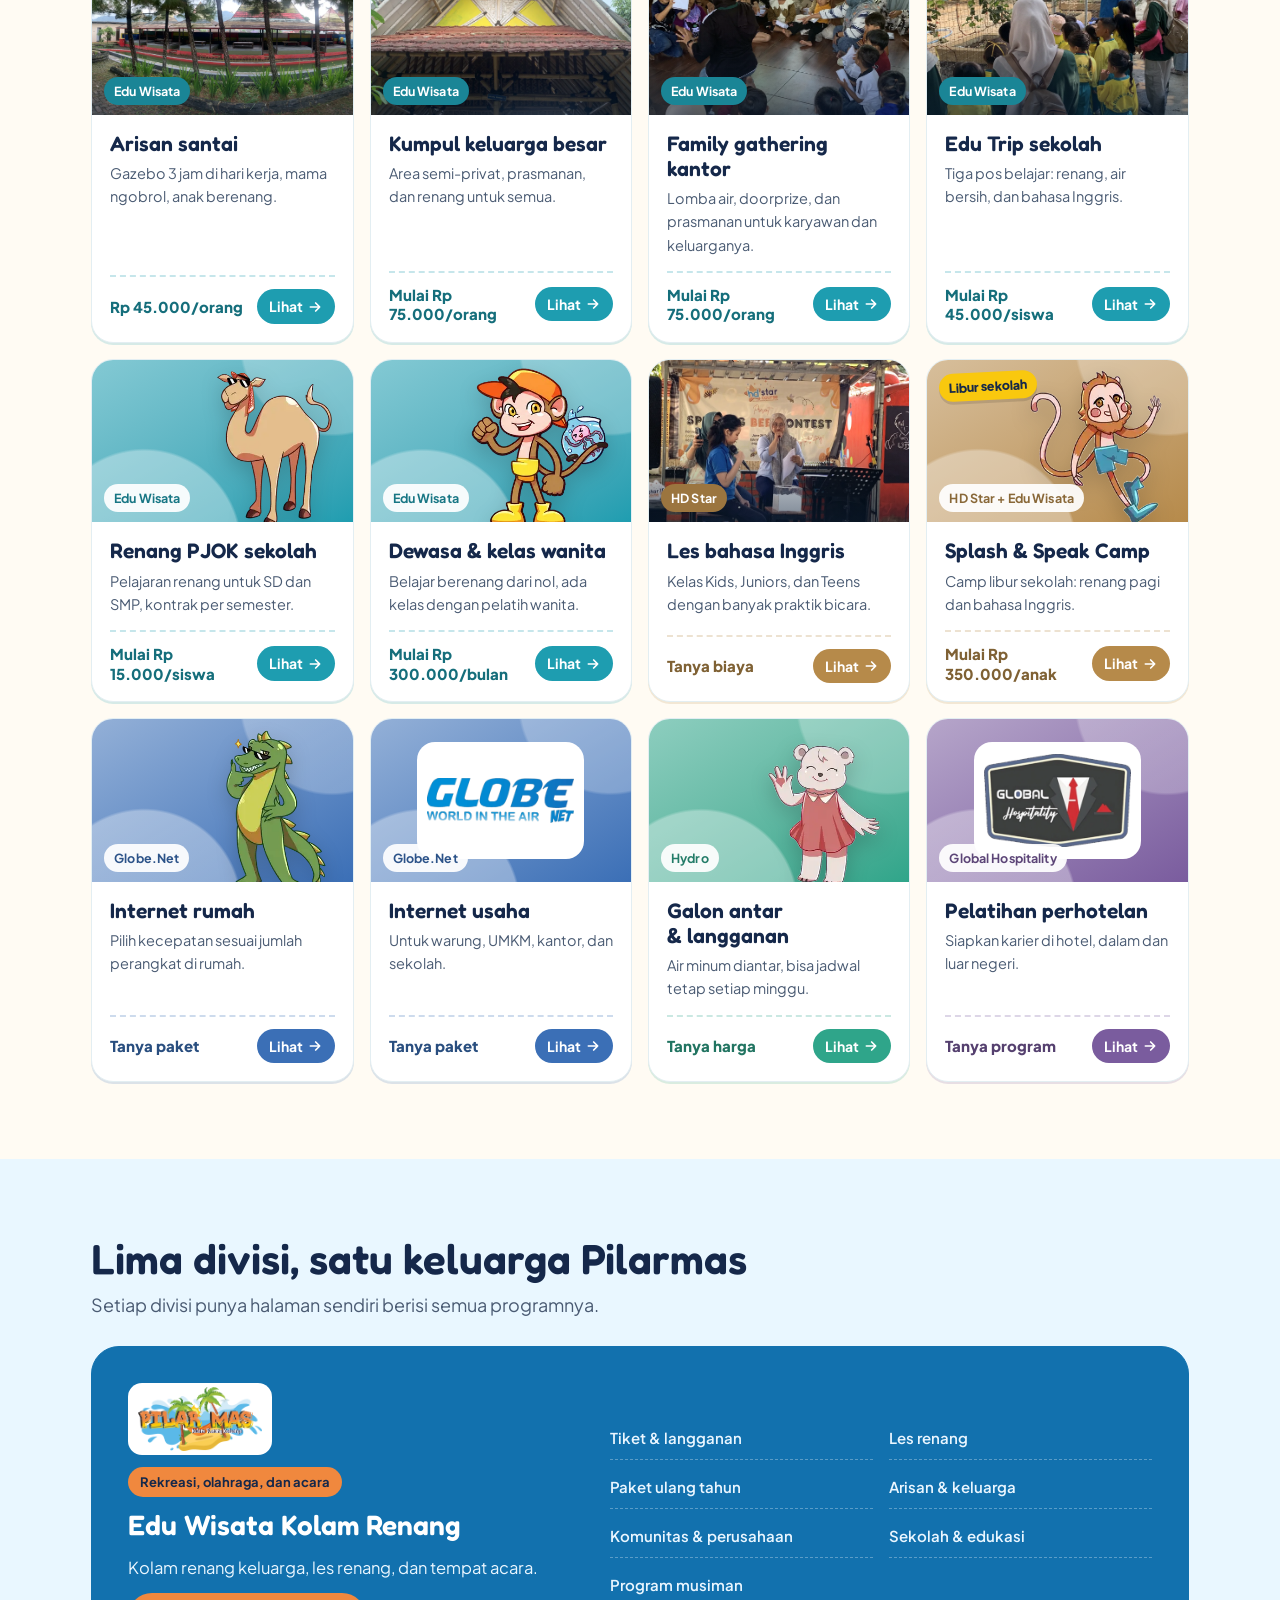
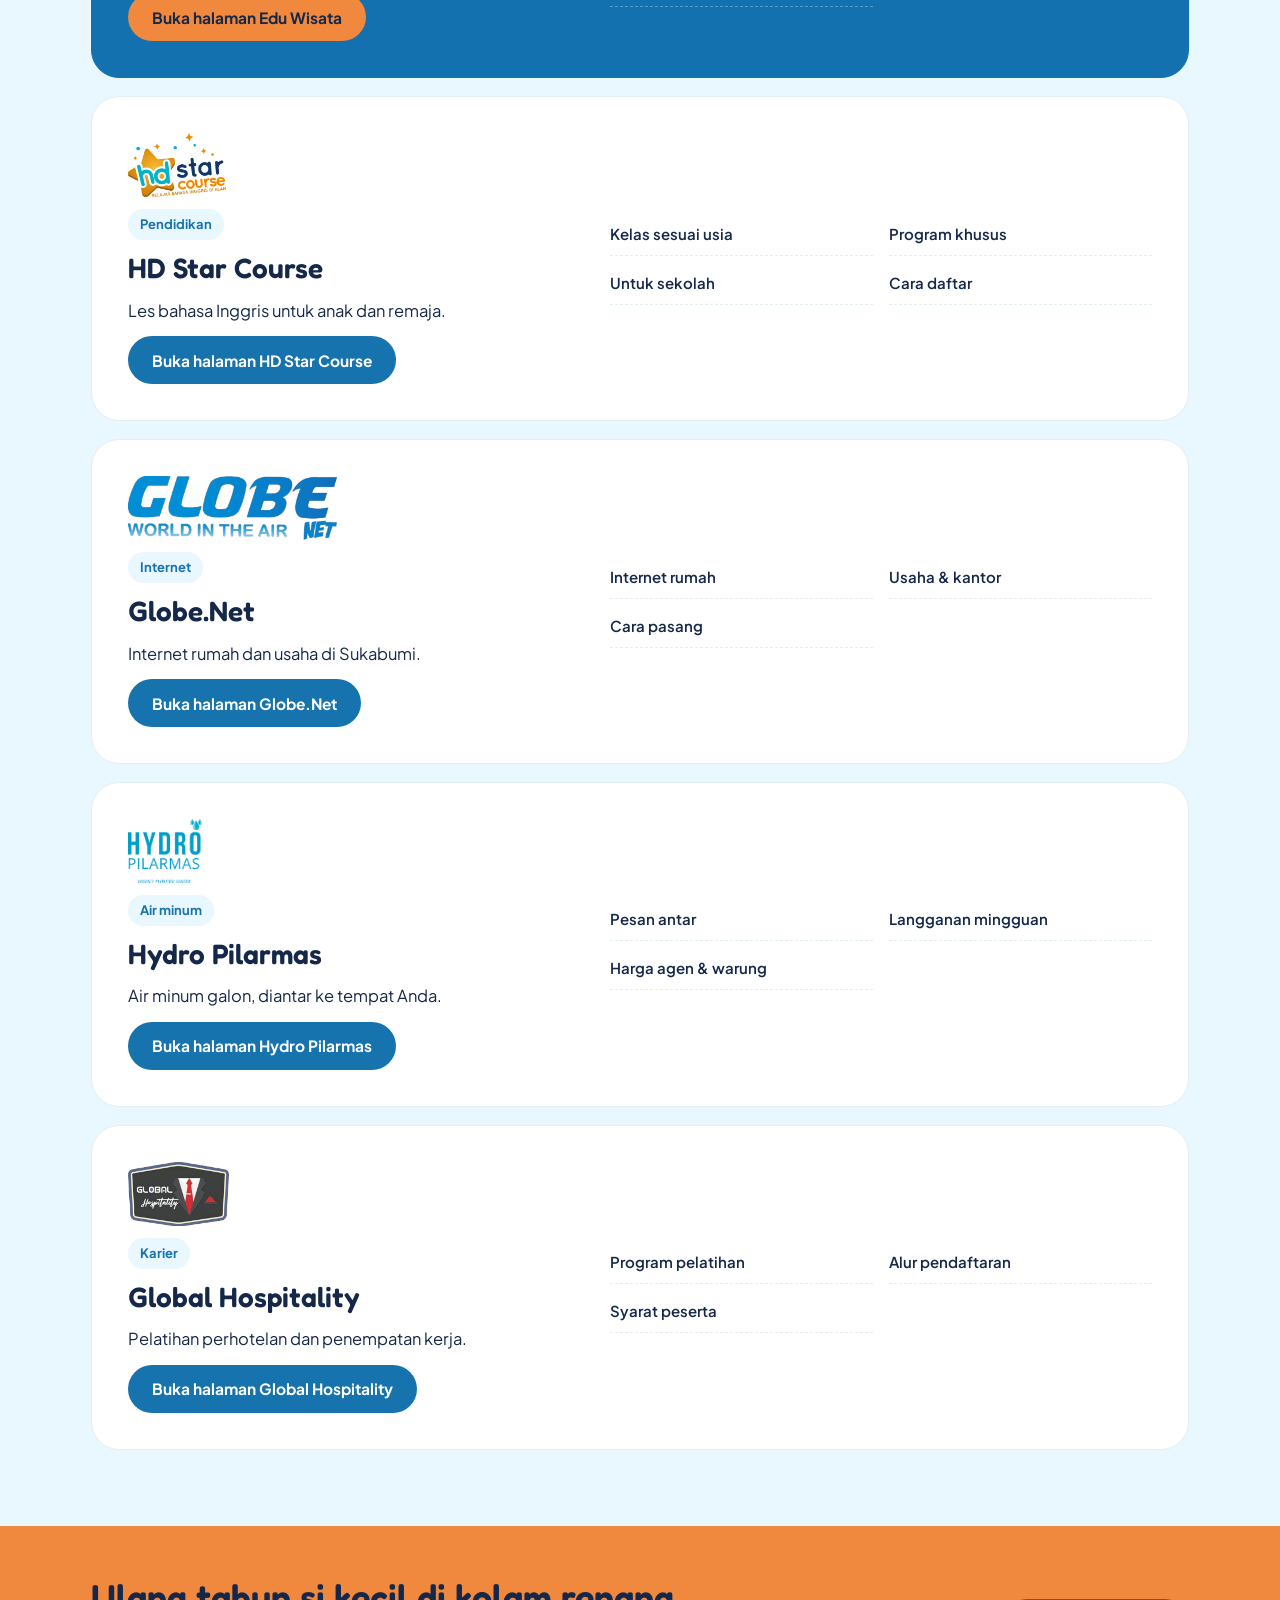
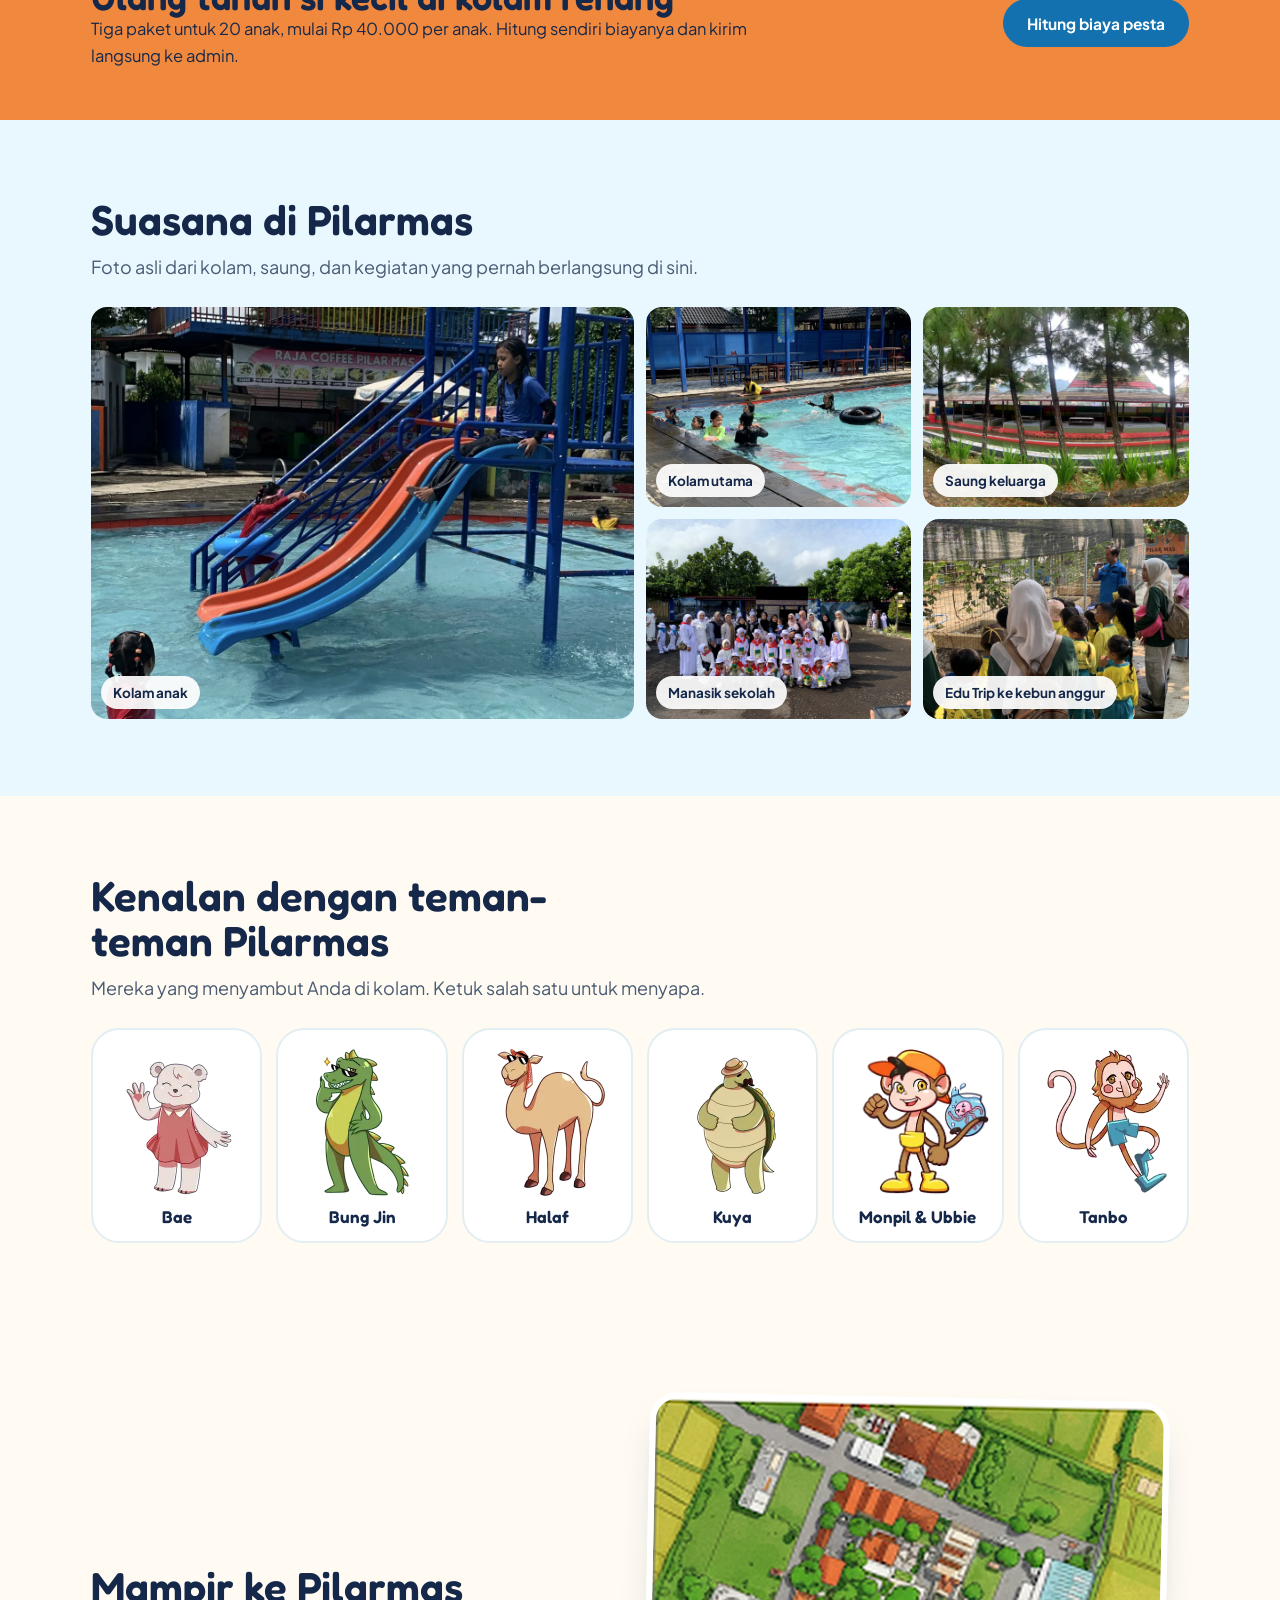
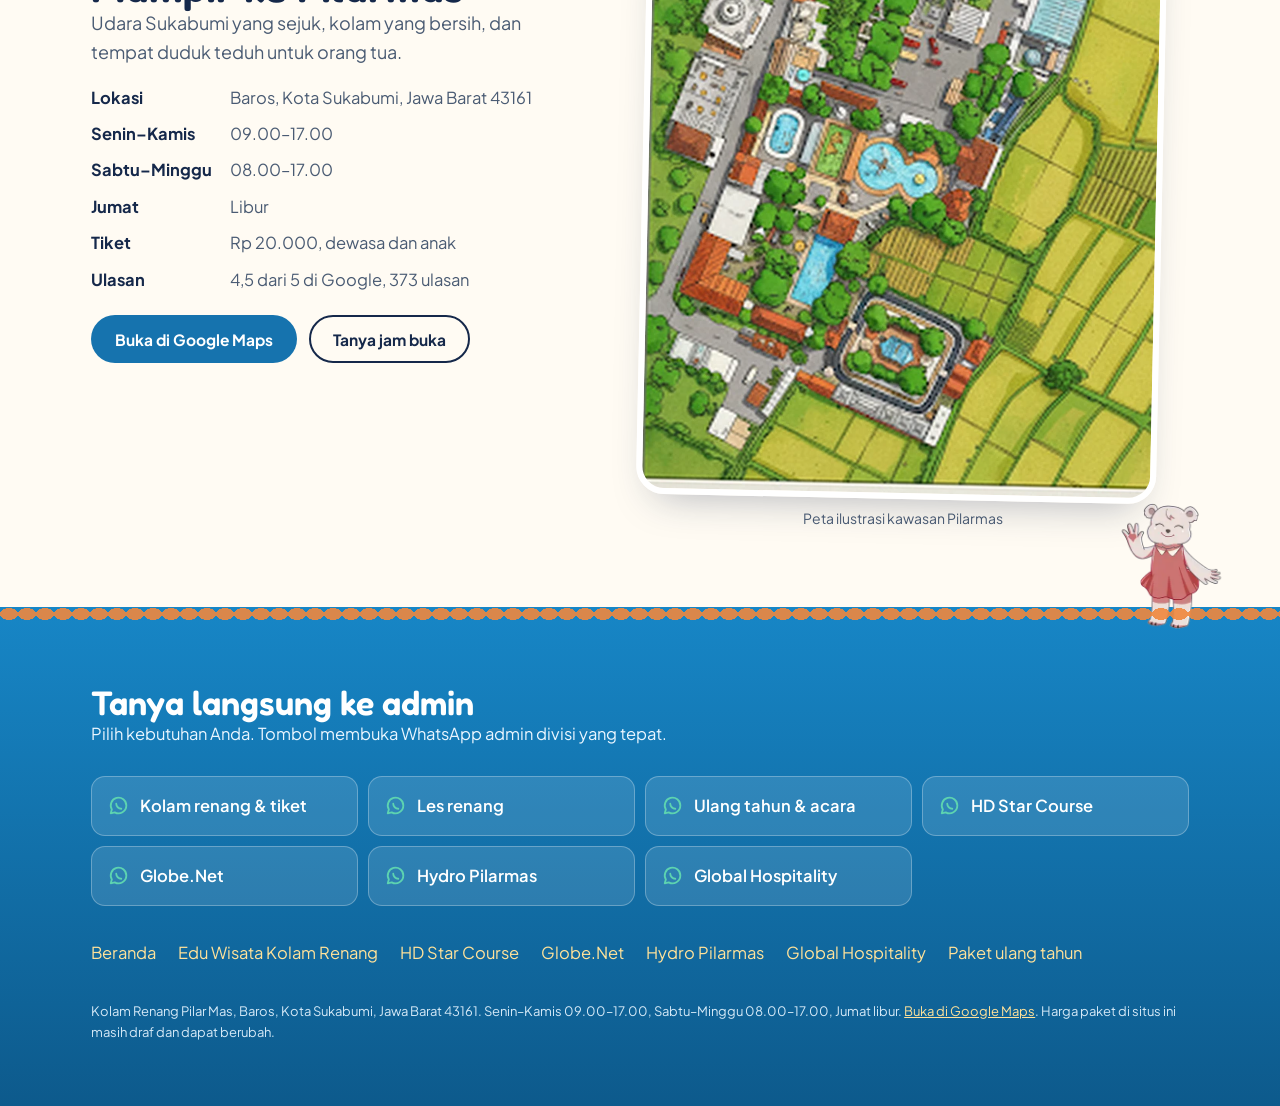
==== commit 0c89b2e2: "Tambah pembayaran online DOKU (VA per transaksi) - _pembayaran/: layanan Pilarmas Pay untuk VPS (bay" ====
--- a/index.html
+++ b/index.html
@@ -82,5 +82,6 @@
 <dialog class="lb" id="lb" aria-label="Foto kegiatan"><button class="lb-x" type="button" aria-label="Tutup foto">&times;</button><img alt=""><p></p></dialog>
 <button class="music" id="musik" type="button" aria-pressed="false" aria-label="Putar musik latar" hidden><span class="eq" aria-hidden="true"><i></i><i></i><i></i></span><svg class="note" viewBox="0 0 24 24" aria-hidden="true"><path d="M9 18V5l11-2v13" fill="none" stroke="currentColor" stroke-width="2" stroke-linecap="round" stroke-linejoin="round"/><circle cx="6" cy="18" r="3" fill="currentColor"/><circle cx="17" cy="16" r="3" fill="currentColor"/></svg><span class="mlbl">Putar musik</span></button>
 <script src="assets/app.js?v=4fedec26"></script>
+<script src="https://bayar.pilarmas.online/bayar/tombol-bayar.js" defer></script>
 </body>
 </html>
